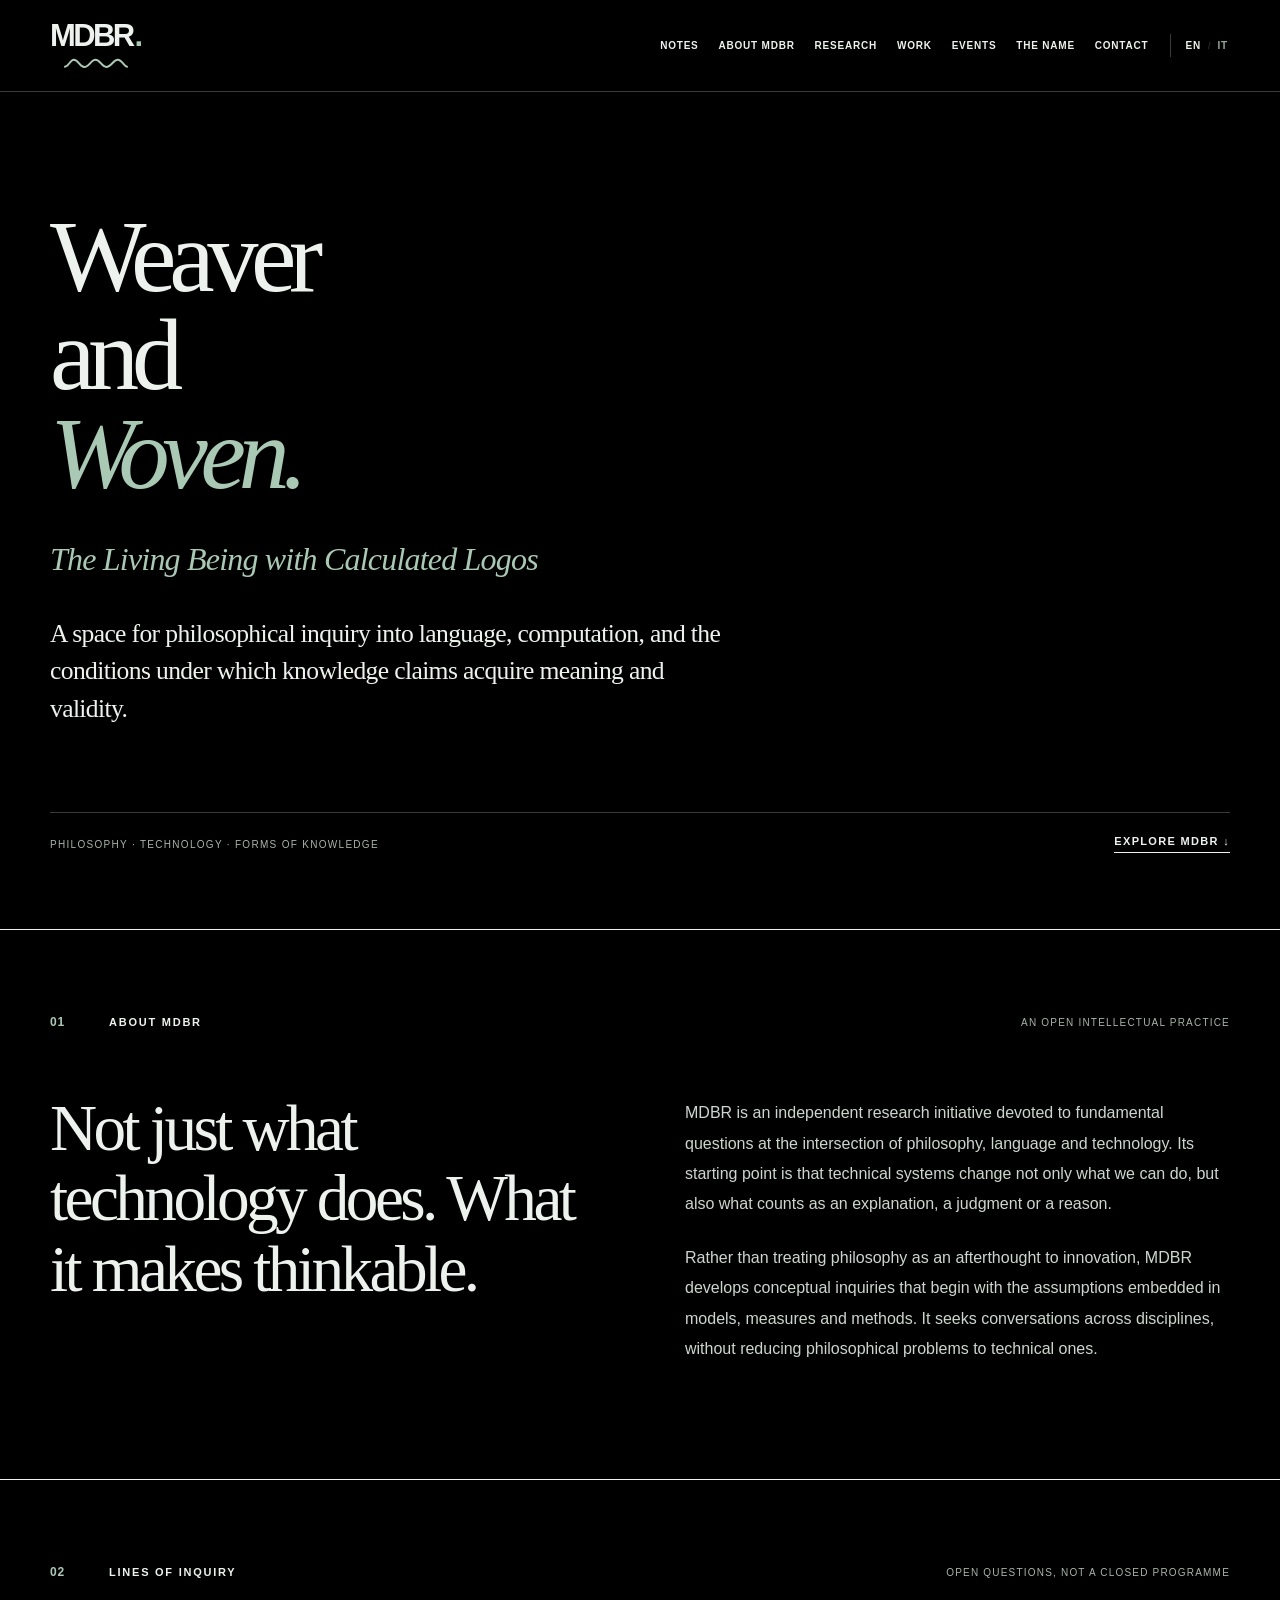
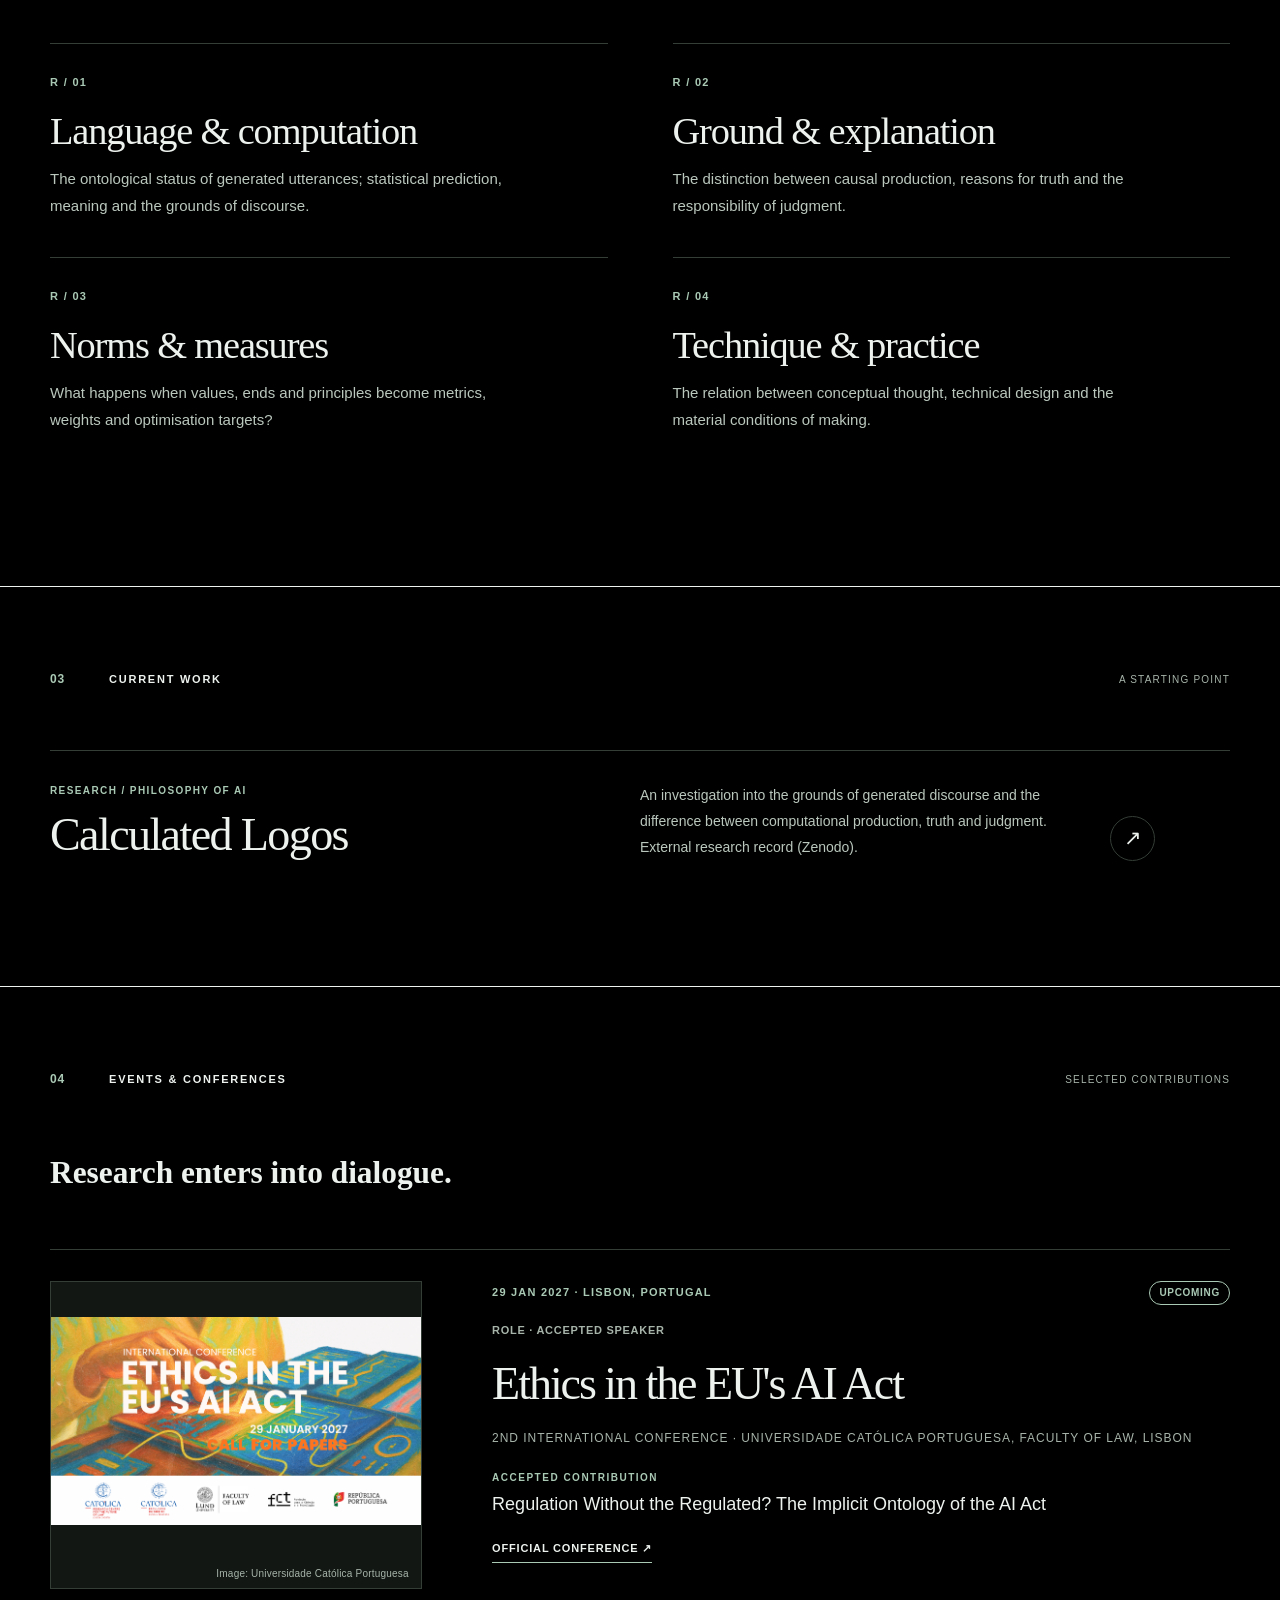
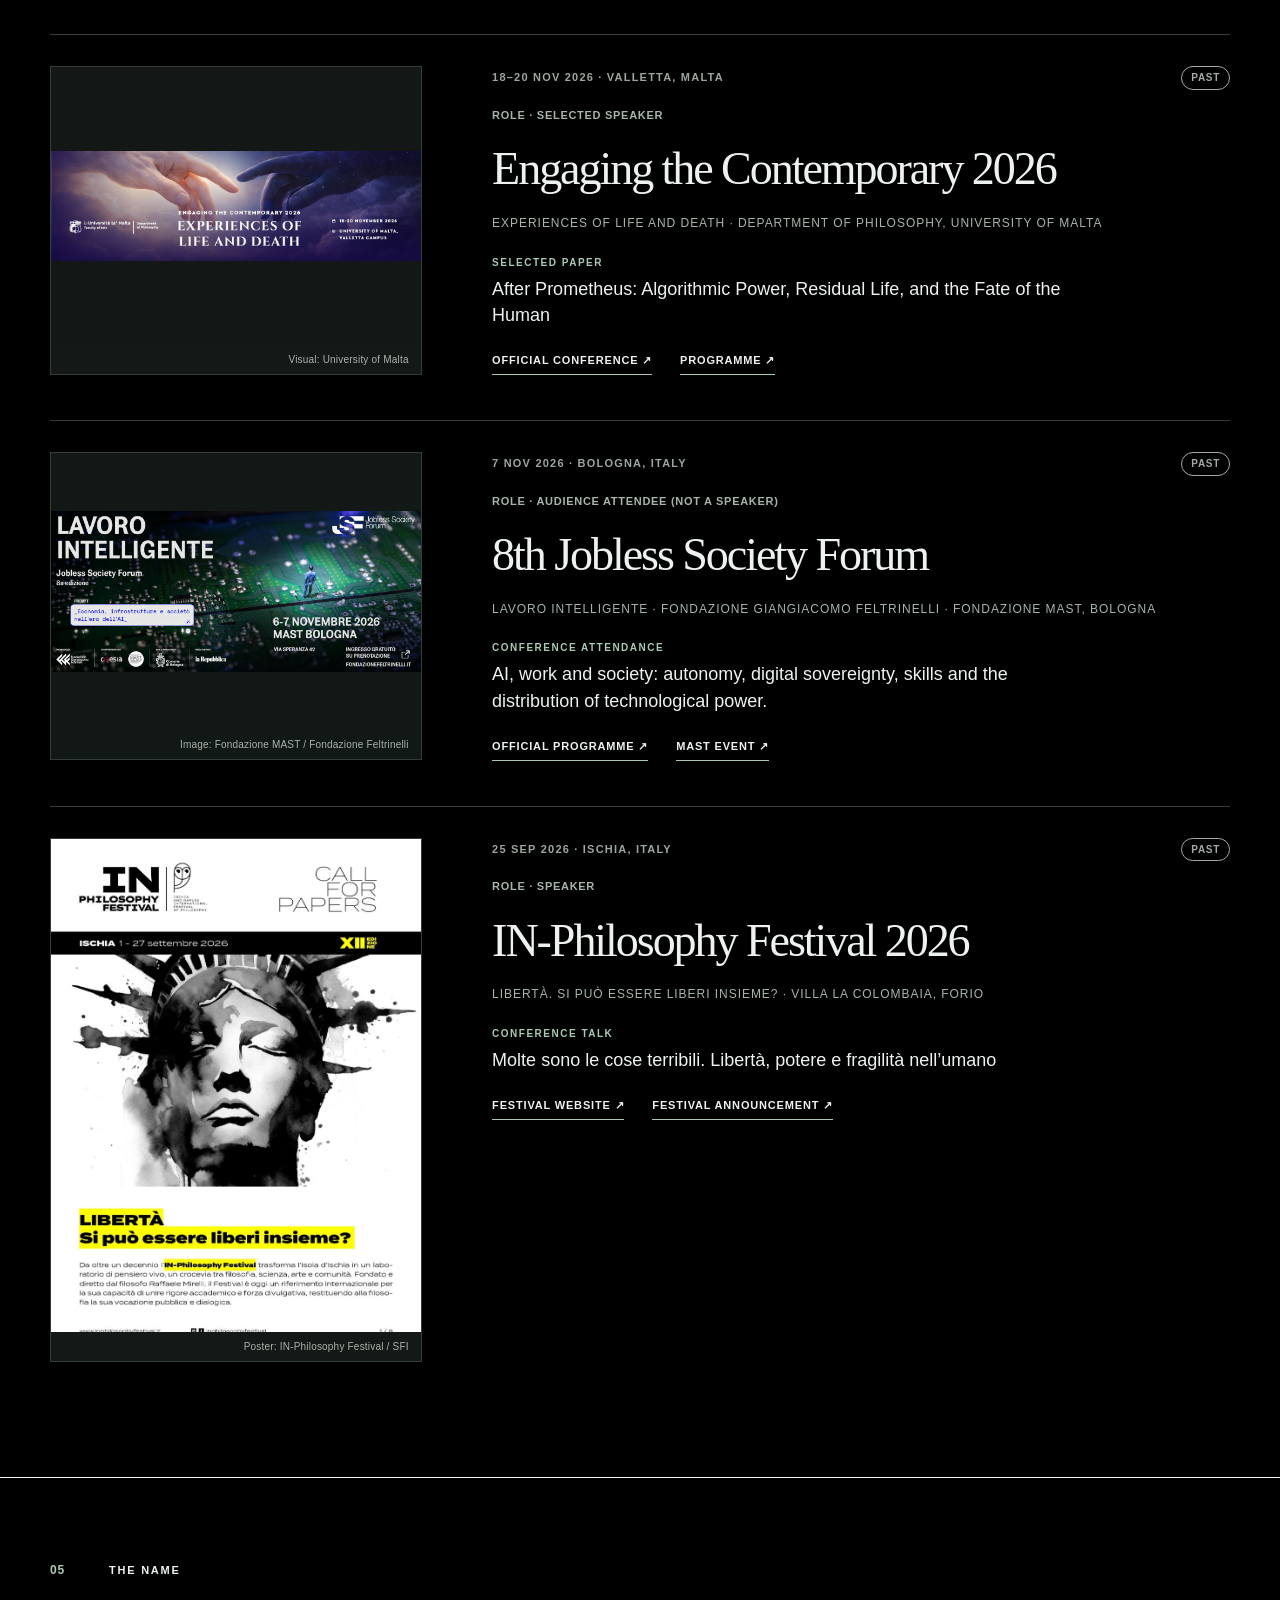
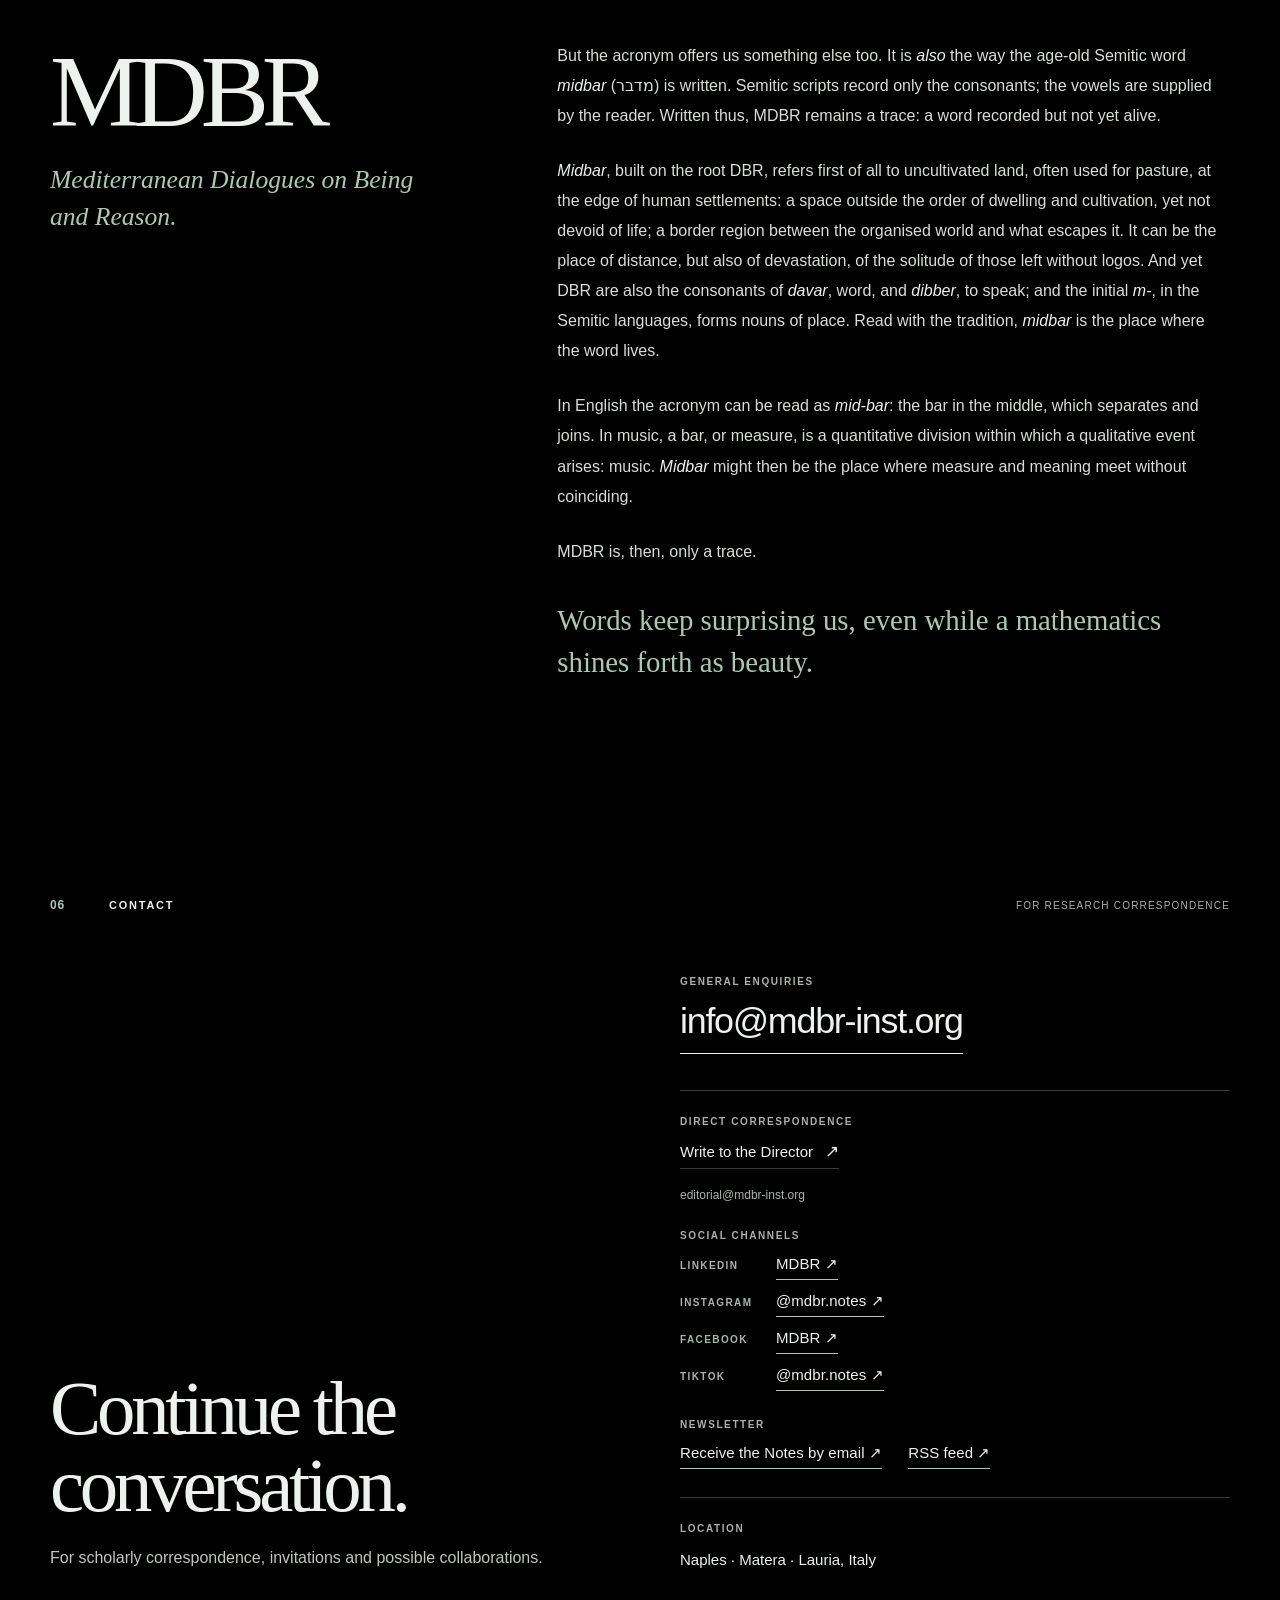
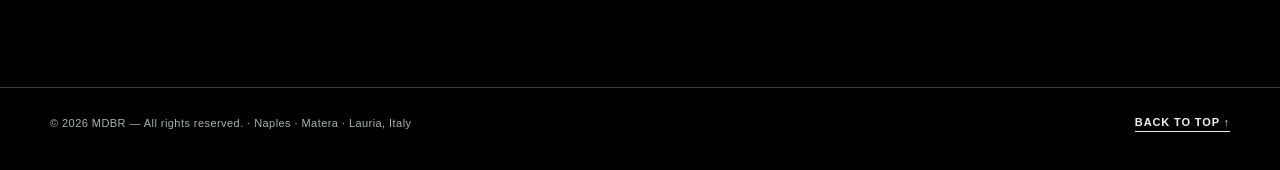
==== index.html @ 6db75f23 "Eventi: titolo corretto dell'intervento di Malta (After Prometheus: Algorithmic Power…) Co-Authored-" ====
<!doctype html>
<html lang="en">
<head>
  <meta charset="utf-8">
  <meta name="viewport" content="width=device-width, initial-scale=1">
  <meta name="theme-color" content="#000000">
  <meta name="description" content="MDBR is an independent research initiative exploring philosophy, language, computation, and the grounds of knowledge.">
  <meta property="og:type" content="website">
  <meta property="og:title" content="MDBR — Weaver and Woven.">
  <meta property="og:description" content="Weaver and Woven — The Living Being with Calculated Logos. Independent philosophical research in language, computation and technology.">
  <meta property="og:url" content="https://mdbr-inst.org/">
  <link rel="canonical" href="https://mdbr-inst.org/">
  <link rel="alternate" type="application/rss+xml" title="MDBR — Notes" href="/feed.xml">
  <script type="application/ld+json">
  {
    "@context": "https://schema.org",
    "@graph": [
      {
        "@type": "WebSite",
        "@id": "https://mdbr-inst.org/#website",
        "url": "https://mdbr-inst.org/",
        "name": "MDBR",
        "alternateName": "Weaver and Woven",
        "inLanguage": [
          "en",
          "it"
        ],
        "description": "Independent philosophical research in language, computation, ontology and technology."
      },
      {
        "@type": "Person",
        "@id": "https://mdbr-inst.org/antonioalbanese/#person",
        "name": "Antonio Albanese",
        "url": "https://mdbr-inst.org/antonioalbanese/",
        "sameAs": [
          "https://orcid.org/0009-0000-1722-0438"
        ],
        "description": "Independent researcher in theoretical philosophy, philosophy of artificial intelligence, and ontology of computation."
      }
    ]
  }
  </script>
  <link rel="icon" type="image/svg+xml" href="/favicon.svg?v=20261103">
  <title>MDBR — Weaver and Woven.</title>
  <style>
    :root { color-scheme:dark; --paper:#000000; --paper-light:#0f1210; --ink:#edf2ee; --muted:#a7b4aa; --line:#343d36; --accent:#aac9b5; --dark:#151b17; --cream:#f1f4f0; --max:1320px; }
    * { box-sizing:border-box; }
    html { scroll-behavior:smooth; scroll-padding-top:94px; }
    body { margin:0; background:var(--paper); color:var(--ink); font-family:Arial, Helvetica, sans-serif; -webkit-font-smoothing:antialiased; }
    ::selection { background:#385244; color:#ffffff; }
    a { color:inherit; text-decoration:none; }
    a:focus-visible, button:focus-visible { outline:2px solid var(--accent); outline-offset:5px; }
    button { font:inherit; }
    .wrap { width:min(calc(100% - 100px),var(--max)); margin-inline:auto; }
    .masthead { border-bottom:1px solid var(--line); background:rgba(0,0,0,.97); position:sticky; top:0; z-index:20; }
    .masthead-inner { min-height:91px; display:flex; align-items:center; justify-content:space-between; gap:24px; }
    .identity { display:flex; flex-direction:column; align-items:flex-start; justify-content:center; gap:1px; white-space:nowrap; flex:none; }
    .wordmark { font-size:31px; letter-spacing:-.085em; font-weight:800; line-height:1; }
    .wordmark-dot { color:var(--accent); padding-left:2px; transition:color .2s; }
    .wordmark-dot:hover { color:var(--ink); }
    .identity-mark-link { display:block; line-height:0; }
    .identity-mark { width:92px; height:20px; display:block; flex:none; color:var(--accent); }
    nav { display:flex; align-items:center; gap:27px; }
    nav a { font-size:11px; text-transform:uppercase; letter-spacing:.13em; font-weight:700; transition:color .2s; }
    nav a:hover, .text-link:hover { color:var(--accent); }
    .language { display:flex; align-items:center; margin-left:8px; padding-left:18px; border-left:1px solid var(--line); gap:5px; }
    .language button { border:0; padding:6px 2px; background:none; color:#99a89c; font-size:10px; font-weight:700; letter-spacing:.08em; cursor:pointer; }
    .language button[aria-pressed="true"] { color:var(--ink); }
    .language .slash { font-size:9px; color:var(--line); }
    .hero { padding:116px 0 76px; min-height:auto; }
    .hero-grid { display:block; padding-top:0; max-width:1160px; }
    h1, h2, h3, p { margin-top:0; }
    h1 { font-family:Georgia, 'Times New Roman', serif; font-weight:400; line-height:.96; letter-spacing:-.072em; font-size:clamp(72px,8vw,128px); margin-bottom:35px; }
    #hero-title { font-size:clamp(72px,8vw,128px); line-height:.96; max-width:1100px; margin-bottom:35px; letter-spacing:-.072em; }
    #hero-title .hero-line { display:block; }
    #hero-title em { font-weight:400; font-style:italic; color:var(--accent); }
    .hero-subtitle { font-family:Georgia, 'Times New Roman', serif; font-style:italic; color:var(--accent); font-size:clamp(21px,2.5vw,33px); line-height:1.35; letter-spacing:-.025em; max-width:860px; margin:0 0 34px; }
    .hero-lede { font-family:Georgia, 'Times New Roman', serif; font-size:clamp(19px,2vw,26px); line-height:1.46; max-width:690px; letter-spacing:-.025em; }
    .hero-bottom { display:flex; justify-content:space-between; align-items:center; border-top:1px solid var(--line); padding-top:22px; margin-top:85px; }
    .hero-bottom p { color:var(--muted); font-size:10px; text-transform:uppercase; letter-spacing:.13em; margin:0; }
    .hero-bottom a { font-size:11px; letter-spacing:.12em; font-weight:700; text-transform:uppercase; border-bottom:1px solid var(--ink); padding-bottom:5px; }
    .section { border-top:1px solid var(--ink); padding:85px 0 115px; }
    .section-head { display:flex; justify-content:space-between; align-items:baseline; gap:18px; margin-bottom:64px; }
    .section-index { color:var(--accent); font-size:12px; font-weight:700; letter-spacing:.07em; }
    .section-label { font-size:11px; font-weight:700; letter-spacing:.16em; text-transform:uppercase; flex:1; margin-left:26px; }
    .section-aside { color:var(--muted); text-transform:uppercase; letter-spacing:.12em; font-size:10px; }
    .about-grid { display:grid; grid-template-columns:1fr 1fr; gap:90px; }
    .section-display { font-family:Georgia,'Times New Roman',serif; font-size:clamp(42px,5.1vw,77px); font-weight:400; line-height:1.075; letter-spacing:-.055em; max-width:710px; margin-bottom:0; }
    .body-copy { font-size:16px; line-height:1.9; color:#ccd6cf; max-width:580px; padding-top:5px; }
    .body-copy p { margin-bottom:23px; }
    .body-copy p:last-child { margin-bottom:0; }
    .focus-grid { display:grid; grid-template-columns:repeat(2,1fr); gap:0 65px; }
    .focus { padding:28px 0 38px; border-top:1px solid var(--line); }
    .focus-num { color:var(--accent); font-size:11px; font-weight:700; letter-spacing:.12em; }
    .focus h3 { margin:19px 0 12px; font-family:Georgia, 'Times New Roman', serif; letter-spacing:-.03em; font-size:clamp(27px,3vw,40px); font-weight:400; }
    .focus p { max-width:460px; font-size:15px; line-height:1.8; color:#bac7bd; margin-bottom:0; }
    .work { background:var(--paper); padding-top:85px; padding-bottom:93px; }
    .work-item { display:grid; grid-template-columns:1.15fr .9fr .25fr; align-items:end; gap:40px; border-top:1px solid var(--line); padding:32px 0; }
    .work-item h3 { font-family:Georgia, 'Times New Roman', serif; font-size:clamp(33px,3.6vw,53px); font-weight:400; letter-spacing:-.035em; margin:12px 0 0; }
    .work-kind { font-size:10px; color:var(--accent); font-weight:700; text-transform:uppercase; letter-spacing:.14em; }
    .work-detail { font-size:14px; line-height:1.85; color:#bac7bd; margin:0; }
    .round-arrow { width:45px; height:45px; border:1px solid var(--line); border-radius:50%; display:flex; align-items:center; justify-content:center; font-size:21px; transition:background .2s, color .2s; }
    .work-item:hover .round-arrow { background:var(--ink); color:#000000; }
    .name-section { background:var(--paper); }
    .name-grid { display:grid; grid-template-columns:minmax(220px,.8fr) minmax(0,1.25fr); align-items:start; gap:clamp(44px,6vw,104px); }
    .name-title { font-family:Georgia,'Times New Roman',serif; font-size:clamp(70px,8vw,115px); line-height:1; font-weight:400; letter-spacing:-.07em; margin:0 0 18px; }
    .name-expansion { font-family:Georgia,'Times New Roman',serif; font-size:clamp(19px,2vw,28px); line-height:1.45; font-style:italic; color:var(--accent); max-width:365px; margin:0; }
    .name-copy { font-size:16px; line-height:1.88; color:#d5dfd7; max-width:750px; }
    .name-copy p { margin:0 0 25px; }
    .name-copy em { color:var(--ink); }
    .name-copy .name-conclusion { font-family:Georgia,'Times New Roman',serif; font-size:clamp(22px,2.25vw,30px); line-height:1.45; color:var(--accent); margin-top:33px; margin-bottom:0; }
    html[lang="en"] .name-copy-it, html[lang="it"] .name-copy-en { display:none; }
    .founder { background:var(--paper); color:var(--cream); padding:90px 0 100px; }
    .founder .section-head { border-color:#46554a; }
    .founder .section-label, .founder .section-aside { color:#c2cec5; }
    .founder-grid { display:grid; grid-template-columns:.9fr 1.05fr; gap:105px; }
    .founder-name { font-family:Georgia,'Times New Roman',serif; font-size:clamp(49px,6vw,85px); font-weight:400; line-height:1.02; letter-spacing:-.058em; }
    .founder-role { text-transform:uppercase; letter-spacing:.14em; font-size:11px; color:#c2cec5; margin-top:20px; }
    .founder-description { font-size:16px; line-height:1.9; color:#d8e0d9; max-width:610px; }
    .founder-description p { margin-bottom:20px; }
    .founder-note { border-top:1px solid #4c5c51; padding-top:20px; font-size:12px; line-height:1.75; color:#becdc1; margin-top:38px; }
    .contact { padding:100px 0 115px; }
    .contact-grid { display:grid; grid-template-columns:1fr 1fr; gap:80px; align-items:end; }
    .contact h2 { font-family:Georgia,'Times New Roman',serif; font-size:clamp(50px,6vw,90px); font-weight:400; line-height:1; letter-spacing:-.055em; margin-bottom:18px; }
    .contact-description { font-size:16px; line-height:1.85; color:#bcc9bf; margin-bottom:0; }
    .contact-mail { display:inline-block; font-size:clamp(22px,2.8vw,38px); font-weight:500; border-bottom:1px solid var(--ink); padding-bottom:11px; letter-spacing:-.035em; overflow-wrap:anywhere; }
    .contact-mail:hover { color:var(--accent); border-color:var(--accent); }
    .contact-site { font-size:12px; color:var(--muted); margin-top:19px; }
    .social-contact { margin-top:28px; }
    .social-contact a { display:inline-block; border-bottom:1px solid var(--accent); padding-bottom:6px; font-size:15px; letter-spacing:.005em; }
    .social-contact a:hover { color:var(--accent); }
    .newsletter-contact a + a { margin-left:22px; }
    .social-list { list-style:none; margin:0; padding:0; display:grid; gap:12px; }
    .social-list li { display:flex; align-items:baseline; gap:14px; }
    .social-list span { width:82px; font-size:10px; font-weight:700; letter-spacing:.14em; text-transform:uppercase; color:var(--muted); }
    .contact-entry-label { font-size:10px; font-weight:700; letter-spacing:.16em; text-transform:uppercase; color:var(--muted); margin-bottom:14px; }
    .director-contact { margin-top:36px; padding-top:25px; border-top:1px solid var(--line); }
    .director-contact a { display:inline-flex; align-items:baseline; flex-wrap:wrap; gap:7px; font-size:15px; border-bottom:1px solid var(--line); padding-bottom:6px; }
    .director-contact a:hover { color:var(--accent); border-color:var(--accent); }
    .director-contact .director-arrow { font-size:17px; padding-left:5px; }
    .location-contact { margin-top:28px; padding-top:25px; border-top:1px solid var(--line); }
    .location-name { margin:0; font-size:15px; line-height:1.6; }
    footer { border-top:1px solid var(--line); padding:27px 0 38px; }
    .footer-inner { display:flex; gap:25px; justify-content:space-between; align-items:center; }
    footer p { color:var(--muted); font-size:11px; letter-spacing:.04em; line-height:1.5; margin:0; }
    .top-link { border-bottom:1px solid var(--ink); font-size:11px; font-weight:700; letter-spacing:.08em; padding-bottom:3px; white-space:nowrap; }
    @media (max-width: 900px) { .wrap { width:min(calc(100% - 48px),var(--max)); } .masthead-inner{min-height:74px;} .identity-mark{width:78px;height:17px;} nav{gap:16px;} nav a{font-size:10px;} .hero{padding-top:80px;min-height:auto;} .hero-grid{padding-top:0;} h1{font-size:clamp(66px,11vw,105px);}  .side-grid{grid-template-columns:30px 1fr;} .hero-bottom{margin-top:65px;} .about-grid{gap:40px;} .name-grid{gap:48px;grid-template-columns:minmax(200px,.8fr) minmax(0,1.25fr);} .founder-grid{gap:55px;} }
    @media (max-width: 640px) { html{scroll-padding-top:72px;} .wrap{width:calc(100% - 36px);} .masthead-inner{min-height:69px;} .wordmark{font-size:27px;} .identity{gap:0;} .identity-mark{width:66px;height:15px;} .masthead-inner{gap:11px;} nav{gap:9px;} nav a{font-size:10px;} .language{padding-left:11px;margin-left:0;} .hero{padding:70px 0 47px;} .hero-grid{padding-top:0;} #hero-title{font-size:clamp(55px,13.6vw,82px);letter-spacing:-.065em;margin-bottom:26px;} .hero-subtitle{font-size:clamp(20px,5vw,27px);margin-bottom:27px;} .hero-lede{font-size:20px;} .hero-bottom{margin-top:57px;gap:14px;} .hero-bottom p{max-width:185px;line-height:1.6;} .section{padding:57px 0 70px;} .section-head{margin-bottom:37px;} .section-label{margin-left:9px;} .section-aside{display:none;} .about-grid,.focus-grid,.name-grid,.founder-grid,.contact-grid{grid-template-columns:1fr;gap:30px;} .name-title{font-size:76px;} .name-expansion{font-size:22px;} .name-copy{font-size:15px;} .section-display{font-size:clamp(43px,10.2vw,57px);} .body-copy{font-size:15px;line-height:1.82;} .focus{padding:23px 0 30px;} .focus h3{margin:14px 0 9px;} .work-item{grid-template-columns:1fr 45px;gap:17px;} .work-item .work-detail{grid-column:1;grid-row:2;} .work-item .round-arrow{grid-column:2;grid-row:1;align-self:center;} .work-item h3{font-size:36px;} .founder{padding:64px 0 72px;} .founder-description{font-size:15px;} .founder-name{font-size:60px;} .contact{padding:68px 0 80px;} .contact h2{font-size:67px;} .contact-grid{gap:32px;} .contact-mail{font-size:27px;} .footer-inner{align-items:flex-start;} footer p{font-size:10px;} }


    /* Public researcher identifier and Lisbon conference identity */
    .orcid-link { margin-top:24px; display:inline-flex; gap:11px; align-items:center; flex-wrap:wrap; font-size:12px; letter-spacing:.015em; color:var(--cream); border-bottom:1px solid #5c7362; padding-bottom:8px; transition:border-color .2s,color .2s; }
    .orcid-link:hover { color:#cbe5d3; border-color:#aac9b5; }
    .event-visual.lisbon { background:#121713; }
    .event-visual.lisbon img { object-fit:contain; background:#121713; }
    /* EVENTS — status updates and chronological groups in Europe/Rome */
    .events { background:var(--paper); }
    .events-intro { font-family:Georgia,'Times New Roman',serif; font-size:clamp(22px,2.45vw,32px); line-height:1.44; max-width:840px; margin:0 0 54px; color:var(--ink); }
    .events-list { display:grid; gap:45px; }
    .event { border-top:1px solid var(--line); padding-top:31px; display:grid; grid-template-columns:minmax(235px,.67fr) minmax(0,1.33fr); gap:clamp(26px,5.5vw,80px); align-items:start; }
    .event-visual { border:1px solid var(--line); background:#141816; min-width:0; position:relative; overflow:hidden; }
    .event-visual img { display:block; width:100%; height:auto; aspect-ratio:4/3; object-fit:contain; background:#131715; }
    .event-visual.ischia img { aspect-ratio:3/4; object-fit:cover; object-position:center top; }
    .event-visual small { display:block; text-align:right; padding:9px 12px; font-size:10px; color:var(--muted); letter-spacing:.02em; }
    .event-meta { display:flex; align-items:baseline; justify-content:space-between; gap:15px; margin-bottom:18px; font-size:11px; text-transform:uppercase; letter-spacing:.11em; font-weight:700; }
    .event-date { color:var(--accent); }
    .event-status { display:inline-flex; align-items:center; flex:none; justify-content:center; text-align:center; border:1px solid currentColor; border-radius:20px; padding:5px 9px; line-height:1.15; font-size:10px; letter-spacing:.07em; white-space:nowrap; }
    .event[data-state="upcoming"] .event-status { color:#aac9b5; }
    .event[data-state="ongoing"] .event-status { color:#e2c38c; }
    .event[data-state="past"] .event-status { color:#a2aaa3; }
    .event[data-state="past"] .event-date { color:#9da69e; }
    .event-role { margin:-1px 0 20px; font-size:11px; line-height:1.5; letter-spacing:.065em; text-transform:uppercase; color:var(--muted); font-weight:700; }
    .event-visual.jobless { background:#121816; border-color:var(--line); }
    .event-visual.jobless img { aspect-ratio:4/3; object-fit:contain; background:#121816; }
    .event h3 { font-family:Georgia,'Times New Roman',serif; font-size:clamp(31px,3.6vw,53px); font-weight:400; line-height:1.12; letter-spacing:-.045em; margin:0 0 19px; }
    .event-host { font-size:12px; line-height:1.65; color:var(--muted); text-transform:uppercase; letter-spacing:.08em; margin:0 0 23px; }
    .event-talk-label { font-size:10px; color:var(--accent); text-transform:uppercase; letter-spacing:.15em; font-weight:700; margin-bottom:8px; }
    .event-talk { font-size:18px; line-height:1.48; font-weight:500; max-width:590px; margin:0 0 21px; }
    .event-links { display:flex; flex-wrap:wrap; gap:15px 28px; margin-top:25px; }
    .event-links a { display:inline-block; font-size:11px; font-weight:700; text-transform:uppercase; letter-spacing:.075em; border-bottom:1px solid var(--accent); padding-bottom:7px; }
    .event-links a:hover { color:var(--accent); }
    .programme-entry { margin-top:31px; border-left:3px solid #e14593; background:#111b36; padding:17px 21px 19px; max-width:580px; }
    .programme-entry-label { font-size:10px; text-transform:uppercase; letter-spacing:.12em; color:#aebfe7; margin:0 0 13px; }
    .programme-entry time { color:#e0ecff; font-size:13px; font-weight:700; }
    .programme-entry p { color:#f5f4fc; margin:8px 0 4px; line-height:1.55; font-size:14px; }
    .programme-entry strong { color:#f39ac5; font-weight:600; }
    @media (max-width:700px) {
      .event { grid-template-columns:1fr; gap:23px; }
      .event-visual { max-width:480px; }
      .event-visual.ischia { max-width:330px; }
      .events-intro { margin-bottom:34px; }
      .event-meta { flex-wrap:wrap; }
      .event-links { gap:14px 23px; }
    }
    @media (max-width:380px) {  }
    @media (prefers-reduced-motion: reduce) { html{scroll-behavior:auto;} *,*::before,*::after{transition:none !important;} }

    /* Editorial preview — a news surface, without disturbing the institutional section numbering. */
    .notes-preview { border-top:1px solid var(--line); padding:65px 0 77px; background:#0a100c; }
    .notes-preview-heading { display:flex; align-items:end; justify-content:space-between; gap:22px; margin-bottom:30px; }
    .notes-eyebrow { color:var(--accent); font-weight:700; font-size:10px; letter-spacing:.16em; text-transform:uppercase; }
    .notes-preview-heading h2 { font:400 clamp(34px,4vw,52px)/1.16 Georgia,'Times New Roman',serif; letter-spacing:-.05em; margin:9px 0 0; }
    .notes-all-link, .notes-read { border-bottom:1px solid var(--accent); padding-bottom:7px; font-size:11px; text-transform:uppercase; font-weight:700; letter-spacing:.1em; white-space:nowrap; }
    .notes-feature { display:grid; grid-template-columns:235px 1fr; gap:clamp(28px,6vw,90px); border-top:1px solid #3d4d41; padding-top:27px; }
    .notes-feature-meta { font-size:12px; line-height:1.9; color:var(--muted); }
    .notes-feature-meta span { display:block; color:var(--accent); font-size:10px; letter-spacing:.13em; font-weight:700; text-transform:uppercase; }
    .notes-feature-meta time, .notes-feature-meta small { display:block; font-size:11px; }
    .notes-feature-body h3 { font:400 clamp(30px,3.5vw,48px)/1.14 Georgia,'Times New Roman',serif; letter-spacing:-.04em; margin:0 0 16px; }
    .notes-feature-body p { max-width:700px; font:15px/1.84 Arial,Helvetica,sans-serif; color:#c5d3c8; margin:0 0 22px; }
    /* Complete navigation, available also on narrow screens. */
    .header-actions { display:flex; align-items:center; gap:13px; flex:none; }
    .masthead-inner { gap:22px; }
    .site-nav { margin-left:auto; gap:clamp(10px,1.55vw,24px); }
    .site-nav a { font-size:10px; letter-spacing:.08em; white-space:nowrap; }
    .header-actions .language { margin-left:0; padding-left:12px; }
    .menu-toggle { display:none; background:transparent; border:1px solid var(--line); color:var(--ink); padding:8px 11px; border-radius:3px; font-size:11px; font-weight:700; letter-spacing:.1em; text-transform:uppercase; cursor:pointer; }
    @media (max-width:1100px) {
      .site-nav { display:none; position:absolute; top:100%; left:0; right:0; background:#090f0b; border-bottom:1px solid var(--line); padding:16px max(24px,calc((100vw - 740px)/2)) 22px; box-shadow:0 16px 26px rgba(0,0,0,.42); flex-direction:column; align-items:stretch; gap:0; max-height:calc(100vh - 80px); overflow-y:auto; }
      .site-nav.is-open { display:flex; }
      .site-nav a, .site-nav a:nth-child(1), .site-nav a:nth-child(2), .site-nav a:nth-child(4) { display:block; padding:13px 0; border-bottom:1px solid #28342b; font-size:12px; }
      .menu-toggle { display:block; }
      .header-actions { margin-left:auto; }
    }
    @media (max-width:640px) {
      .notes-preview { padding:45px 0 52px; }
      .notes-preview-heading { align-items:start; gap:15px; }
      .notes-all-link { margin-top:5px; font-size:10px; }
      .notes-feature { grid-template-columns:1fr; gap:17px; }
      .header-actions .language { padding-left:0; border-left:0; }
      .masthead-inner { gap:10px; }
    }
  </style>
</head>
<body>
  <header class="masthead">
    <div class="wrap masthead-inner">
      <div class="identity">
        <div class="wordmark"><a href="#top" aria-label="MDBR, back to beginning">MDBR</a><a class="wordmark-dot" href="#name" aria-label="Why MDBR? / Perché MDBR?" title="Why MDBR? / Perché MDBR?">.</a></div>
        <a class="identity-mark-link" href="#name" aria-label="The name / Il nome">
          <svg class="identity-mark" viewBox="0 0 240 72" xmlns="http://www.w3.org/2000/svg" aria-hidden="true" focusable="false">
            <path d="M8 53 C21 53 27 28 40 28 C57 28 61 54 78 54 C95 54 102 28 118 28 C135 28 141 54 157 54 C175 54 182 28 198 28 C215 28 220 53 232 53" fill="none" stroke="currentColor" stroke-width="7" stroke-linecap="round" stroke-linejoin="round"/>
          </svg>
        </a>
      </div>
      <nav class="site-nav" id="site-nav" aria-label="Main navigation">
        <a href="/notes/" data-en="Notes" data-it="Note">Notes</a>
        <a href="#purpose" data-en="About MDBR" data-it="Cos’è MDBR">About MDBR</a>
        <a href="#research" data-en="Research" data-it="Ricerca">Research</a>
        <a href="#work" data-en="Work" data-it="Lavori">Work</a>
        <a href="#events" data-en="Events" data-it="Eventi">Events</a>
        <a href="#name" data-en="The name" data-it="Il nome">The name</a>
        <a href="#contact" data-en="Contact" data-it="Contatti">Contact</a>
      </nav>
      <div class="header-actions">
        <div class="language" aria-label="Language selection">
          <button type="button" id="lang-en" aria-pressed="true" aria-label="English language">EN</button><span class="slash">/</span>
          <button type="button" id="lang-it" aria-pressed="false" aria-label="Lingua italiana">IT</button>
        </div>
        <button type="button" id="menu-toggle" class="menu-toggle" aria-controls="site-nav" aria-expanded="false" data-en="Menu" data-it="Menu">Menu</button>
      </div>
    </div>
  </header>

  <main id="top">
    <section class="hero wrap" aria-labelledby="hero-title">
      <div class="hero-grid">
        <div>
          <h1 id="hero-title"><span class="hero-line" data-en="Weaver" data-it="Tessere">Weaver</span><span class="hero-line" data-en="and" data-it="ed essere">and</span><span class="hero-line"><em data-en="Woven." data-it="tessuti.">Woven.</em></span></h1>
          <p class="hero-subtitle" data-en="The Living Being with Calculated Logos" data-it="Il vivente che ha logos calcolato">The Living Being with Calculated Logos</p>
          <p class="hero-lede" data-en="A space for philosophical inquiry into language, computation, and the conditions under which knowledge claims acquire meaning and validity." data-it="Uno spazio di ricerca filosofica sul linguaggio, sul calcolo e sulle condizioni in cui le pretese di conoscenza acquistano significato e validità.">A space for philosophical inquiry into language, computation, and the conditions under which knowledge claims acquire meaning and validity.</p>
        </div>
      </div>
      <div class="hero-bottom">
        <p data-en="Philosophy · Technology · Forms of knowledge" data-it="Filosofia · Tecnica · Forme del sapere">Philosophy · Technology · Forms of knowledge</p>
        <a class="text-link" href="#purpose" data-en="Explore MDBR ↓" data-it="Esplora MDBR ↓">Explore MDBR ↓</a>
      </div>
    </section>

    

    <section class="section" id="purpose" aria-labelledby="purpose-title">
      <div class="wrap">
        <div class="section-head"><span class="section-index">01</span><span class="section-label" data-en="About MDBR" data-it="Cos’è MDBR">About MDBR</span><span class="section-aside" data-en="An open intellectual practice" data-it="Una pratica intellettuale aperta">An open intellectual practice</span></div>
        <div class="about-grid">
          <h2 class="section-display" id="purpose-title" data-en="Not just what technology does. What it makes thinkable." data-it="Non solo ciò che la tecnica fa. Ciò che rende pensabile.">Not just what technology does. What it makes thinkable.</h2>
          <div class="body-copy">
            <p data-en="MDBR is an independent research initiative devoted to fundamental questions at the intersection of philosophy, language and technology. Its starting point is that technical systems change not only what we can do, but also what counts as an explanation, a judgment or a reason." data-it="MDBR è un'iniziativa di ricerca indipendente dedicata alle questioni fondamentali che attraversano filosofia, linguaggio e tecnica. Il punto di partenza è che i sistemi tecnici modificano non soltanto ciò che possiamo fare, ma anche ciò che conta come spiegazione, giudizio o ragione.">MDBR is an independent research initiative devoted to fundamental questions at the intersection of philosophy, language and technology. Its starting point is that technical systems change not only what we can do, but also what counts as an explanation, a judgment or a reason.</p>
            <p data-en="Rather than treating philosophy as an afterthought to innovation, MDBR develops conceptual inquiries that begin with the assumptions embedded in models, measures and methods. It seeks conversations across disciplines, without reducing philosophical problems to technical ones." data-it="Anziché intendere la filosofia come una riflessione successiva all'innovazione, MDBR sviluppa indagini concettuali a partire dai presupposti incorporati in modelli, misure e metodi. Cerca il confronto tra discipline, senza ridurre i problemi filosofici a problemi tecnici.">Rather than treating philosophy as an afterthought to innovation, MDBR develops conceptual inquiries that begin with the assumptions embedded in models, measures and methods. It seeks conversations across disciplines, without reducing philosophical problems to technical ones.</p>
          </div>
        </div>
      </div>
    </section>

    <section class="section" id="research" aria-labelledby="research-title">
      <div class="wrap">
        <div class="section-head"><span class="section-index">02</span><span class="section-label" id="research-title" data-en="Lines of inquiry" data-it="Linee di ricerca">Lines of inquiry</span><span class="section-aside" data-en="Open questions, not a closed programme" data-it="Questioni aperte, non un programma chiuso">Open questions, not a closed programme</span></div>
        <div class="focus-grid">
          <article class="focus"><span class="focus-num">R / 01</span><h3 data-en="Language &amp; computation" data-it="Linguaggio e calcolo">Language &amp; computation</h3><p data-en="The ontological status of generated utterances; statistical prediction, meaning and the grounds of discourse." data-it="Lo statuto ontologico degli enunciati generati; previsione statistica, significato e fondamento del discorso.">The ontological status of generated utterances; statistical prediction, meaning and the grounds of discourse.</p></article>
          <article class="focus"><span class="focus-num">R / 02</span><h3 data-en="Ground &amp; explanation" data-it="Fondamento e spiegazione">Ground &amp; explanation</h3><p data-en="The distinction between causal production, reasons for truth and the responsibility of judgment." data-it="La distinzione tra produzione causale, ragioni della verità e responsabilità del giudizio.">The distinction between causal production, reasons for truth and the responsibility of judgment.</p></article>
          <article class="focus"><span class="focus-num">R / 03</span><h3 data-en="Norms &amp; measures" data-it="Norme e misure">Norms &amp; measures</h3><p data-en="What happens when values, ends and principles become metrics, weights and optimisation targets?" data-it="Che cosa accade quando valori, fini e principi diventano metriche, pesi e obiettivi di ottimizzazione?">What happens when values, ends and principles become metrics, weights and optimisation targets?</p></article>
          <article class="focus"><span class="focus-num">R / 04</span><h3 data-en="Technique &amp; practice" data-it="Tecnica e pratica">Technique &amp; practice</h3><p data-en="The relation between conceptual thought, technical design and the material conditions of making." data-it="Il rapporto tra pensiero concettuale, progetto tecnico e condizioni materiali del fare.">The relation between conceptual thought, technical design and the material conditions of making.</p></article>
        </div>
      </div>
    </section>

    <section class="section work" id="work" aria-labelledby="work-title">
      <div class="wrap">
        <div class="section-head"><span class="section-index">03</span><span class="section-label" id="work-title" data-en="Current work" data-it="Ricerche in corso">Current work</span><span class="section-aside" data-en="A starting point" data-it="Un punto di partenza">A starting point</span></div>
        <a href="https://doi.org/10.5281/zenodo.23839418" class="work-item" target="_blank" rel="noopener noreferrer" aria-label="Open research work on Calculated Logos on Zenodo">
          <div><div class="work-kind" data-en="Research / Philosophy of AI" data-it="Ricerca / Filosofia dell'IA">Research / Philosophy of AI</div><h3 data-en="Calculated Logos" data-it="Logos calcolato">Calculated Logos</h3></div>
          <p class="work-detail" data-en="An investigation into the grounds of generated discourse and the difference between computational production, truth and judgment. External research record (Zenodo)." data-it="Un'indagine sul fondamento del discorso generato e sulla differenza fra produzione computazionale, verità e giudizio. Scheda esterna di ricerca (Zenodo).">An investigation into the grounds of generated discourse and the difference between computational production, truth and judgment. External research record (Zenodo).</p>
          <span class="round-arrow" aria-hidden="true">↗</span>
        </a>
      </div>
    </section>

    <section class="section events" id="events" aria-labelledby="events-title">
      <div class="wrap">
        <div class="section-head"><span class="section-index">04</span><span class="section-label" data-en="Events &amp; conferences" data-it="Eventi e conferenze">Events &amp; conferences</span><span class="section-aside" data-en="Selected contributions" data-it="Interventi selezionati">Selected contributions</span></div>
        <h2 class="events-intro" id="events-title" data-en="Research enters into dialogue." data-it="La ricerca prende parte al dialogo.">Research enters into dialogue.</h2>
        <div class="events-list" id="events-list">
          <article class="event" data-start="2027-01-29" data-end="2027-01-29" data-state="upcoming">
            <div class="event-visual lisbon">
              <a href="https://fd.lisboa.ucp.pt/news/call-papers-international-conference-ethics-eus-ai-act-2027-28646" target="_blank" rel="noopener noreferrer" aria-label="Official announcement of Ethics in the EU's AI Act 2027">
                <img src="assets/events/lisbon-2027.png" alt="Official Ethics in the EU's AI Act 2027 conference graphic — Universidade Católica Portuguesa" loading="lazy">
              </a>
              <small data-en="Image: Universidade Católica Portuguesa" data-it="Immagine: Universidade Católica Portuguesa">Image: Universidade Católica Portuguesa</small>
            </div>
            <div>
              <div class="event-meta"><span class="event-date">29 Jan 2027 · Lisbon, Portugal</span><span class="event-status" data-en="Upcoming" data-it="In programma">Upcoming</span></div>
              <p class="event-role" data-en="Role · accepted speaker" data-it="Ruolo · relatore accettato">Role · accepted speaker</p>
              <h3>Ethics in the EU's AI Act</h3>
              <p class="event-host">2nd International Conference · Universidade Católica Portuguesa, Faculty of Law, Lisbon</p>
              <div class="event-talk-label" data-en="Accepted contribution" data-it="Contributo accettato">Accepted contribution</div>
              <p class="event-talk">Regulation Without the Regulated? The Implicit Ontology of the AI Act</p>
              <div class="event-links">
                <a href="https://fd.lisboa.ucp.pt/news/call-papers-international-conference-ethics-eus-ai-act-2027-28646" target="_blank" rel="noopener noreferrer" data-en="Official conference ↗" data-it="Convegno ufficiale ↗">Official conference ↗</a>
              </div>
            </div>
          </article>
          <article class="event" data-start="2026-11-18" data-end="2026-11-20" data-state="upcoming">
            <div class="event-visual">
              <a href="https://www.um.edu.mt/events/etc2026/" target="_blank" rel="noopener noreferrer" aria-label="University of Malta official conference website">
                <img src="assets/events/malta-2026.jpg" alt="Engaging the Contemporary 2026 — official University of Malta conference banner" loading="lazy">
              </a>
              <small data-en="Visual: University of Malta" data-it="Immagine: University of Malta">Visual: University of Malta</small>
            </div>
            <div>
              <div class="event-meta"><span class="event-date">18–20 Nov 2026 · Valletta, Malta</span><span class="event-status" data-en="Upcoming" data-it="In programma">Upcoming</span></div>
              <p class="event-role" data-en="Role · selected speaker" data-it="Ruolo · relatore selezionato">Role · selected speaker</p>
              <h3>Engaging the Contemporary 2026</h3>
              <p class="event-host">Experiences of Life and Death · Department of Philosophy, University of Malta</p>
              <div class="event-talk-label" data-en="Selected paper" data-it="Relazione selezionata">Selected paper</div>
              <p class="event-talk">After Prometheus: Algorithmic Power, Residual Life, and the Fate of the Human</p>
              <div class="event-links">
                <a href="https://www.um.edu.mt/events/etc2026/" target="_blank" rel="noopener noreferrer" data-en="Official conference ↗" data-it="Convegno ufficiale ↗">Official conference ↗</a>
                <a href="https://www.um.edu.mt/events/etc2026/programme/" target="_blank" rel="noopener noreferrer" data-en="Programme ↗" data-it="Programma ↗">Programme ↗</a>
              </div>
            </div>
          </article>
          <article class="event" data-start="2026-11-07" data-end="2026-11-07" data-state="ongoing">
            <div class="event-visual jobless">
              <a href="https://www.mast.org/it_IT/jobless-society-forum-lavoro-intelligente" target="_blank" rel="noopener noreferrer" aria-label="Official Jobless Society Forum artwork">
                <img src="assets/events/jobless-society-forum-2026.jpg" alt="VIII Jobless Society Forum — Lavoro Intelligente: official event graphic" loading="lazy">
              </a>
              <small data-en="Image: Fondazione MAST / Fondazione Feltrinelli" data-it="Immagine: Fondazione MAST / Fondazione Feltrinelli">Image: Fondazione MAST / Fondazione Feltrinelli</small>
            </div>
            <div>
              <div class="event-meta"><span class="event-date">7 Nov 2026 · Bologna, Italy</span><span class="event-status" data-en="Ongoing" data-it="In corso">Ongoing</span></div>
              <p class="event-role" data-en="Role · audience attendee (not a speaker)" data-it="Ruolo · partecipazione come uditore (non relatore)">Role · audience attendee (not a speaker)</p>
              <h3>8th Jobless Society Forum</h3>
              <p class="event-host">Lavoro intelligente · Fondazione Giangiacomo Feltrinelli · Fondazione MAST, Bologna</p>
              <div class="event-talk-label" data-en="Conference attendance" data-it="Partecipazione al forum">Conference attendance</div>
              <p class="event-talk" data-en="AI, work and society: autonomy, digital sovereignty, skills and the distribution of technological power." data-it="Intelligenza artificiale, lavoro e società: autonomia, sovranità digitale, competenze e distribuzione del potere tecnologico.">AI, work and society: autonomy, digital sovereignty, skills and the distribution of technological power.</p>
              <div class="event-links">
                <a href="https://fondazionefeltrinelli.it/partecipa/jsf2026/" target="_blank" rel="noopener noreferrer" data-en="Official programme ↗" data-it="Programma ufficiale ↗">Official programme ↗</a>
                <a href="https://www.mast.org/it_IT/jobless-society-forum-lavoro-intelligente" target="_blank" rel="noopener noreferrer" data-en="MAST event ↗" data-it="Evento MAST ↗">MAST event ↗</a>
              </div>
            </div>
          </article>
          <article class="event" data-start="2026-09-25" data-end="2026-09-25" data-state="past">
            <div class="event-visual ischia">
              <a href="https://www.sfi.it/N1207/call-for-papers-in-philosophy-festival.html" target="_blank" rel="noopener noreferrer" aria-label="IN-Philosophy Festival 2026 official poster">
                <img src="assets/events/ischia-2026.jpg" alt="IN-Philosophy Festival 2026 official poster — Libertà. Si può essere liberi insieme?" loading="lazy" referrerpolicy="no-referrer">
              </a>
              <small data-en="Poster: IN-Philosophy Festival / SFI" data-it="Locandina: IN-Philosophy Festival / SFI">Poster: IN-Philosophy Festival / SFI</small>
            </div>
            <div>
              <div class="event-meta"><span class="event-date">25 Sep 2026 · Ischia, Italy</span><span class="event-status" data-en="Past" data-it="Concluso">Past</span></div>
              <p class="event-role" data-en="Role · speaker" data-it="Ruolo · relatore">Role · speaker</p>
              <h3>IN-Philosophy Festival 2026</h3>
              <p class="event-host">Libertà. Si può essere liberi insieme? · Villa La Colombaia, Forio</p>
              <div class="event-talk-label" data-en="Conference talk" data-it="Relazione">Conference talk</div>
              <p class="event-talk" lang="it">Molte sono le cose terribili. Libertà, potere e fragilità nell’umano</p>
              <div class="event-links">
                <a href="https://inphilosophyfestival.it/" target="_blank" rel="noopener noreferrer" data-en="Festival website ↗" data-it="Sito del Festival ↗">Festival website ↗</a>
                <a href="https://www.sfi.it/N1207/call-for-papers-in-philosophy-festival.html" target="_blank" rel="noopener noreferrer" data-en="Festival announcement ↗" data-it="Presentazione del festival ↗">Festival announcement ↗</a>
              </div>
            </div>
          </article>
        </div>
      </div>
    </section>

    <section class="section name-section" id="name" aria-labelledby="name-section-title">
      <div class="wrap">
        <div class="section-head"><span class="section-index">05</span><span class="section-label" id="name-section-title" data-en="The name" data-it="Il nome">The name</span></div>
        <div class="name-grid">
          <div class="name-identity">
            <h2 class="name-title">MDBR</h2>
            <p class="name-expansion">Mediterranean Dialogues on Being and Reason.</p>
          </div>
          <div class="name-copy name-copy-en" lang="en">
            <p>But the acronym offers us something else too. It is <em>also</em> the way the age-old Semitic word <em>midbar</em> (<span lang="he" dir="rtl">מדבר</span>) is written. Semitic scripts record only the consonants; the vowels are supplied by the reader. Written thus, MDBR remains a trace: a word recorded but not yet alive.</p>
            <p><em>Midbar</em>, built on the root DBR, refers first of all to uncultivated land, often used for pasture, at the edge of human settlements: a space outside the order of dwelling and cultivation, yet not devoid of life; a border region between the organised world and what escapes it. It can be the place of distance, but also of devastation, of the solitude of those left without logos. And yet DBR are also the consonants of <em>davar</em>, word, and <em>dibber</em>, to speak; and the initial <em>m-</em>, in the Semitic languages, forms nouns of place. Read with the tradition, <em>midbar</em> is the place where the word lives.</p>
            <p>In English the acronym can be read as <em>mid-bar</em>: the bar in the middle, which separates and joins. In music, a bar, or measure, is a quantitative division within which a qualitative event arises: music. <em>Midbar</em> might then be the place where measure and meaning meet without coinciding.</p>
            <p>MDBR is, then, only a trace.</p>
            <p class="name-conclusion">Words keep surprising us, even while a mathematics shines forth as beauty.</p>
          </div>
          <div class="name-copy name-copy-it" lang="it">
            <p>Ma l’acronimo ci porge anche qualcos’altro. È <em>anche</em> il modo in cui si scrive l’antichissima parola semitica <em>midbar</em> (<span lang="he" dir="rtl">מדבר</span>). Le scritture semitiche annotano soltanto le consonanti; le vocali le mette chi legge. Così scritta, MDBR resta una traccia: una parola registrata ma non ancora viva.</p>
            <p><em>Midbar</em>, costruito sulla radice DBR, indica anzitutto un territorio non coltivato, spesso adibito al pascolo, ai margini degli insediamenti umani: uno spazio esterno all’ordine dell’abitare e del coltivare, ma non privo di vita; una regione di confine tra il mondo organizzato e ciò che gli sfugge. Può essere il luogo della distanza ma anche della devastazione, della solitudine di chi resta senza logos. Eppure DBR sono anche le consonanti di <em>davar</em>, la parola, e di <em>dibber</em>, parlare; e la <em>m-</em> iniziale, nelle lingue semitiche, forma i nomi di luogo. Letto con la tradizione, <em>midbar</em> è il luogo in cui la parola vive.</p>
            <p>In inglese la sigla si lascia leggere come <em>mid-bar</em>: la barra nel mezzo, che separa e congiunge. In musica, <em>bar</em> è la battuta: una scansione quantitativa entro cui si produce un evento qualitativo, la musica. <em>Midbar</em> potrebbe essere allora il luogo in cui misura e significato si incontrano senza coincidere.</p>
            <p>MDBR è dunque solo una traccia.</p>
            <p class="name-conclusion">Le parole continuano a sorprenderci, anche mentre una matematica sfolgora come bellezza.</p>
          </div>
        </div>
      </div>
    </section>

    


    <section class="contact" id="contact" aria-labelledby="contact-title">
      <div class="wrap">
        <div class="section-head"><span class="section-index">06</span><span class="section-label" data-en="Contact" data-it="Contatti">Contact</span><span class="section-aside" data-en="For research correspondence" data-it="Per corrispondenza scientifica">For research correspondence</span></div>
        <div class="contact-grid">
          <div><h2 id="contact-title" data-en="Continue the conversation." data-it="Continuiamo il confronto.">Continue the conversation.</h2><p class="contact-description" data-en="For scholarly correspondence, invitations and possible collaborations." data-it="Per corrispondenza scientifica, inviti ed eventuali collaborazioni.">For scholarly correspondence, invitations and possible collaborations.</p></div>
          <div class="contact-addresses">
            <p class="contact-entry-label" data-en="General enquiries" data-it="Informazioni generali">General enquiries</p>
            <a class="contact-mail" href="mailto:info@mdbr-inst.org">info@mdbr-inst.org</a>
            <div class="director-contact">
              <p class="contact-entry-label" data-en="Direct correspondence" data-it="Corrispondenza diretta">Direct correspondence</p>
              <a href="mailto:editorial@mdbr-inst.org"><span data-en="Write to the Director" data-it="Scrivi al direttore">Write to the Director</span><span class="director-arrow" aria-hidden="true">↗</span></a>
              <p class="contact-site">editorial@mdbr-inst.org</p>
            </div>
            <div class="social-contact">
              <p class="contact-entry-label" data-en="Social channels" data-it="Canali social">Social channels</p>
              <ul class="social-list">
                <li><span>LinkedIn</span><a href="https://www.linkedin.com/company/mdbr-research" target="_blank" rel="noopener noreferrer" aria-label="MDBR on LinkedIn">MDBR ↗</a></li>
                <li><span>Instagram</span><a href="https://www.instagram.com/mdbr.notes/" target="_blank" rel="noopener noreferrer" aria-label="MDBR Notes on Instagram">@mdbr.notes ↗</a></li>
                <li><span>Facebook</span><a href="https://www.facebook.com/1445207478678532" target="_blank" rel="noopener noreferrer" aria-label="MDBR on Facebook">MDBR ↗</a></li>
                <li><span>TikTok</span><a href="https://www.tiktok.com/@mdbr.notes" target="_blank" rel="noopener noreferrer" aria-label="MDBR Notes on TikTok">@mdbr.notes ↗</a></li>
              </ul>
            </div>
            <div class="social-contact newsletter-contact">
              <p class="contact-entry-label" data-en="Newsletter" data-it="Newsletter">Newsletter</p>
              <a href="/notes/#subscribe" data-en="Receive the Notes by email ↗" data-it="Ricevi le Note per email ↗">Receive the Notes by email ↗</a>
              <a href="/feed.xml" data-en="RSS feed ↗" data-it="Feed RSS ↗">RSS feed ↗</a>
            </div>
            <div class="location-contact">
              <p class="contact-entry-label" data-en="Location" data-it="Località">Location</p>
              <p class="location-name">Naples · Matera · Lauria, Italy</p>
            </div>
          </div>
        </div>
      </div>
    </section>
  </main>

  <footer>
    <div class="wrap footer-inner"><p>© <span id="copyright-years">2026</span> MDBR — <span data-en="All rights reserved." data-it="Tutti i diritti riservati.">All rights reserved.</span> · Naples · Matera · Lauria, Italy</p><a class="top-link" href="#top" data-en="BACK TO TOP ↑" data-it="TORNA SU ↑">BACK TO TOP ↑</a></div>
  </footer>
  <script>
    (() => {
      const en = document.getElementById('lang-en');
      const it = document.getElementById('lang-it');
      function setLanguage(lang) {
        document.documentElement.lang = lang;
        document.querySelectorAll('[data-en][data-it]').forEach(el => { el.textContent = el.getAttribute('data-' + lang); });
        try { localStorage.setItem('mdbr-language', lang); } catch (_) {}
        en.setAttribute('aria-pressed', String(lang === 'en'));
        it.setAttribute('aria-pressed', String(lang === 'it'));
        document.title = lang === 'it' ? 'MDBR — Tessere ed essere tessuti.' : 'MDBR — Weaver and Woven.';
      }
      en.addEventListener('click', () => setLanguage('en'));
      it.addEventListener('click', () => setLanguage('it'));
      // Recompute on every visit using Italy's civil date (not the visitor's timezone).
      const todayParts = new Intl.DateTimeFormat('en-US', {
        timeZone: 'Europe/Rome', year: 'numeric', month: '2-digit', day: '2-digit'
      }).formatToParts(new Date());
      const datePart = type => todayParts.find(part => part.type === type).value;
      const today = datePart('year') + '-' + datePart('month') + '-' + datePart('day');
      const eventsList = document.getElementById('events-list');
      const events = [...eventsList.querySelectorAll('.event')];
      const statusRank = { ongoing: 0, upcoming: 1, past: 2 };
      events.forEach(event => {
        const start = event.dataset.start;
        const end = event.dataset.end || start;
        const state = today < start ? 'upcoming' : today > end ? 'past' : 'ongoing';
        event.dataset.state = state;
        const label = event.querySelector('.event-status');
        if (label) {
          label.dataset.en = { upcoming: 'Upcoming', ongoing: 'Ongoing', past: 'Past' }[state];
          label.dataset.it = { upcoming: 'In programma', ongoing: 'In corso', past: 'Concluso' }[state];
        }
      });
      events.sort((a,b) => {
        const stateA = a.dataset.state, stateB = b.dataset.state;
        if (stateA !== stateB) return statusRank[stateA] - statusRank[stateB];
        if (stateA === 'past') return b.dataset.end.localeCompare(a.dataset.end);
        return a.dataset.start.localeCompare(b.dataset.start);
      }).forEach(event => eventsList.appendChild(event));
      // The language switch keeps all event-status labels in sync.
      let preferredLanguage = 'en';
      try { preferredLanguage = localStorage.getItem('mdbr-language') || 'en'; } catch (_) {}
      setLanguage(preferredLanguage === 'it' ? 'it' : 'en');
      const menuToggle = document.getElementById('menu-toggle');
      const siteNav = document.getElementById('site-nav');
      menuToggle.addEventListener('click', () => {
        const isOpen = menuToggle.getAttribute('aria-expanded') !== 'true';
        menuToggle.setAttribute('aria-expanded', String(isOpen));
        siteNav.classList.toggle('is-open', isOpen);
      });
      siteNav.querySelectorAll('a').forEach(a => a.addEventListener('click', () => {
        siteNav.classList.remove('is-open');
        menuToggle.setAttribute('aria-expanded', 'false');
      }));
      document.addEventListener('keydown', e => {
        if (e.key === 'Escape') {
          siteNav.classList.remove('is-open');
          menuToggle.setAttribute('aria-expanded', 'false');
        }
      });
      const currentYear = Math.max(2026, new Date().getFullYear());
      document.getElementById('copyright-years').textContent = currentYear === 2026 ? '2026' : `2026–${currentYear}`;
    })();
  </script>
</body>
</html>
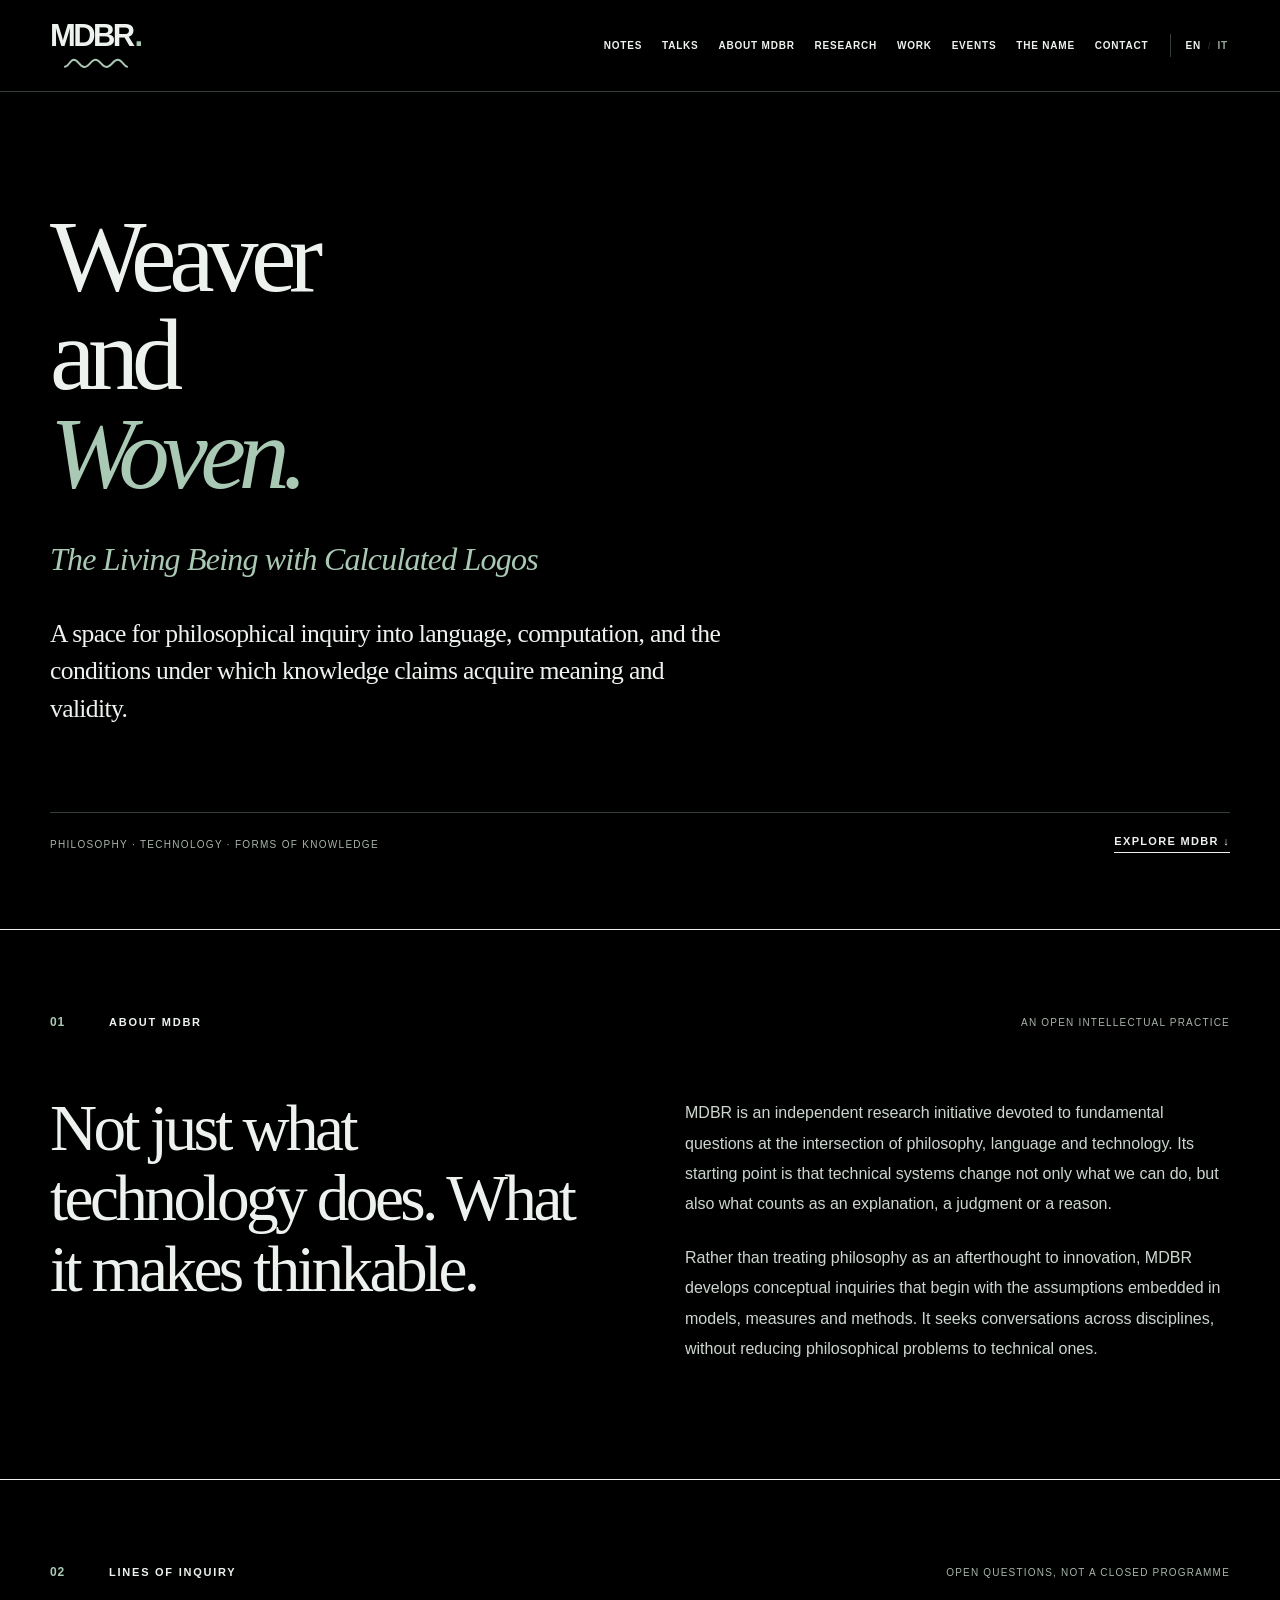
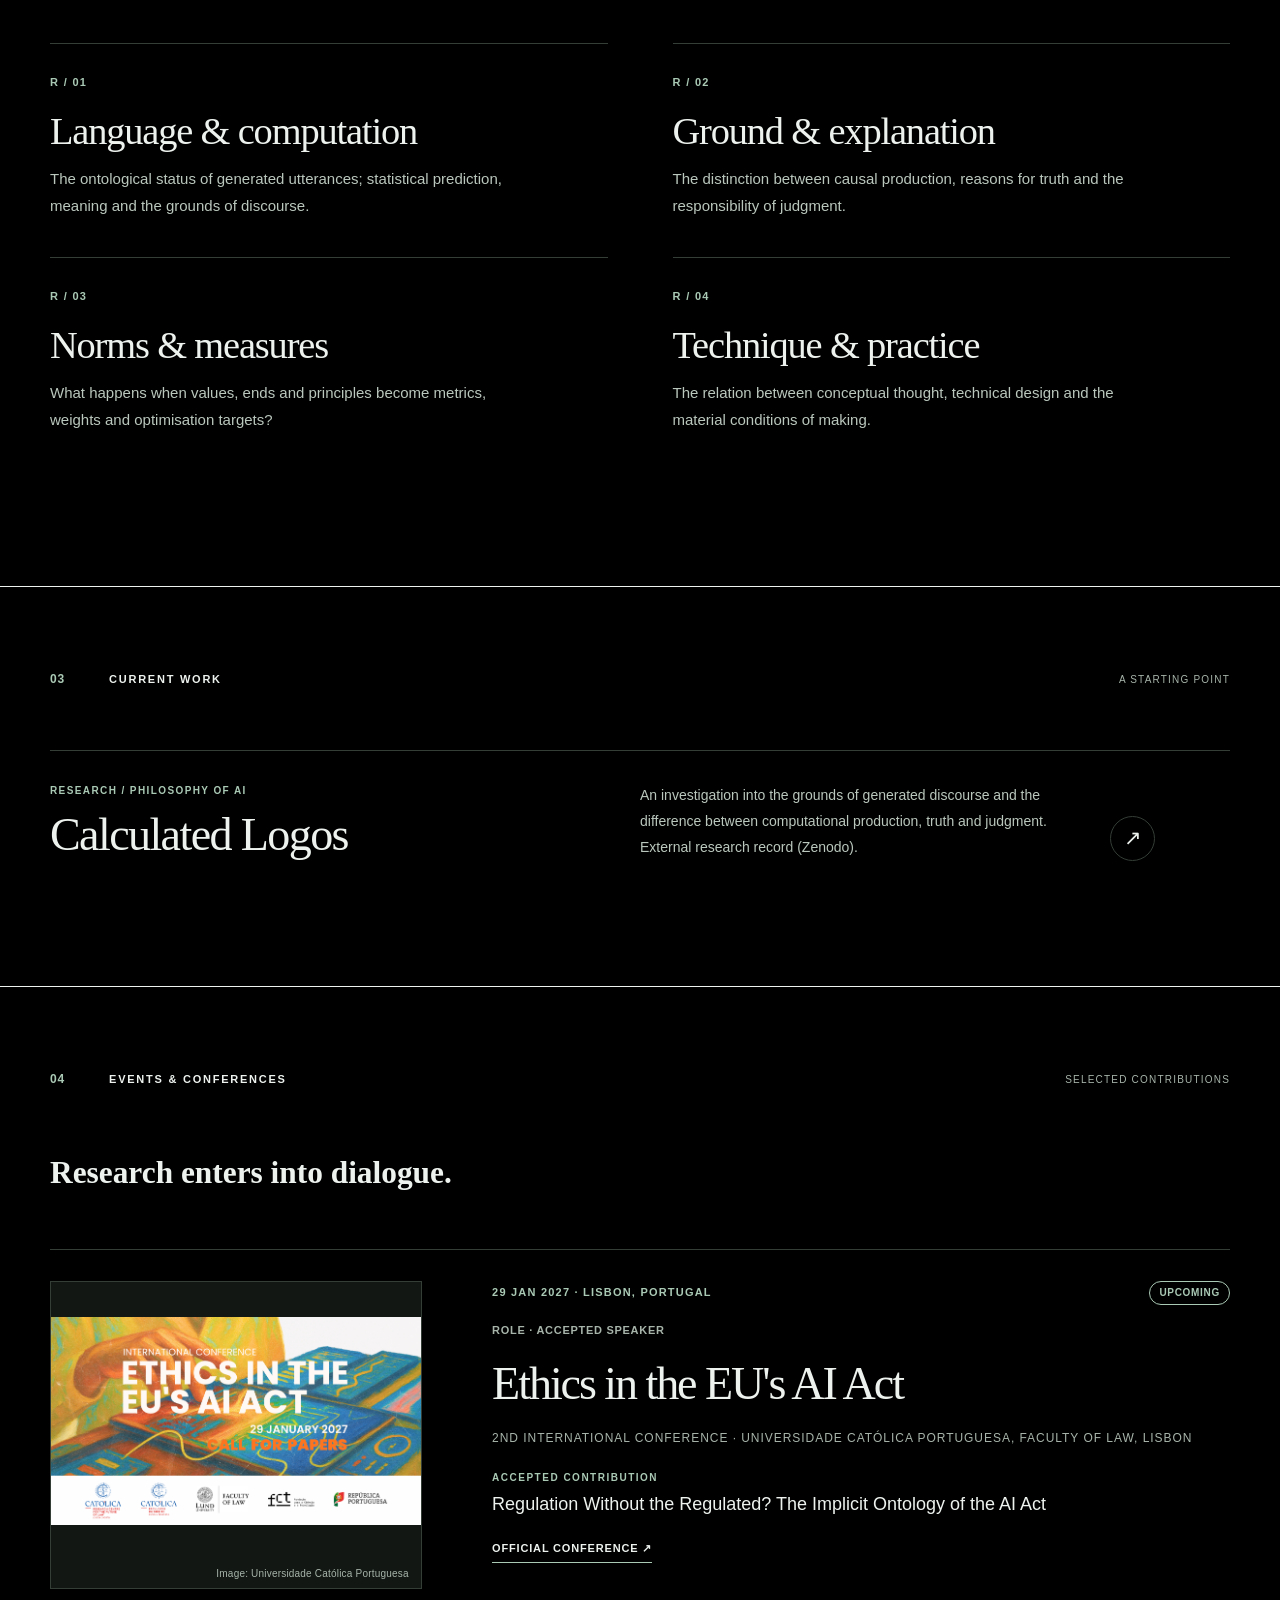
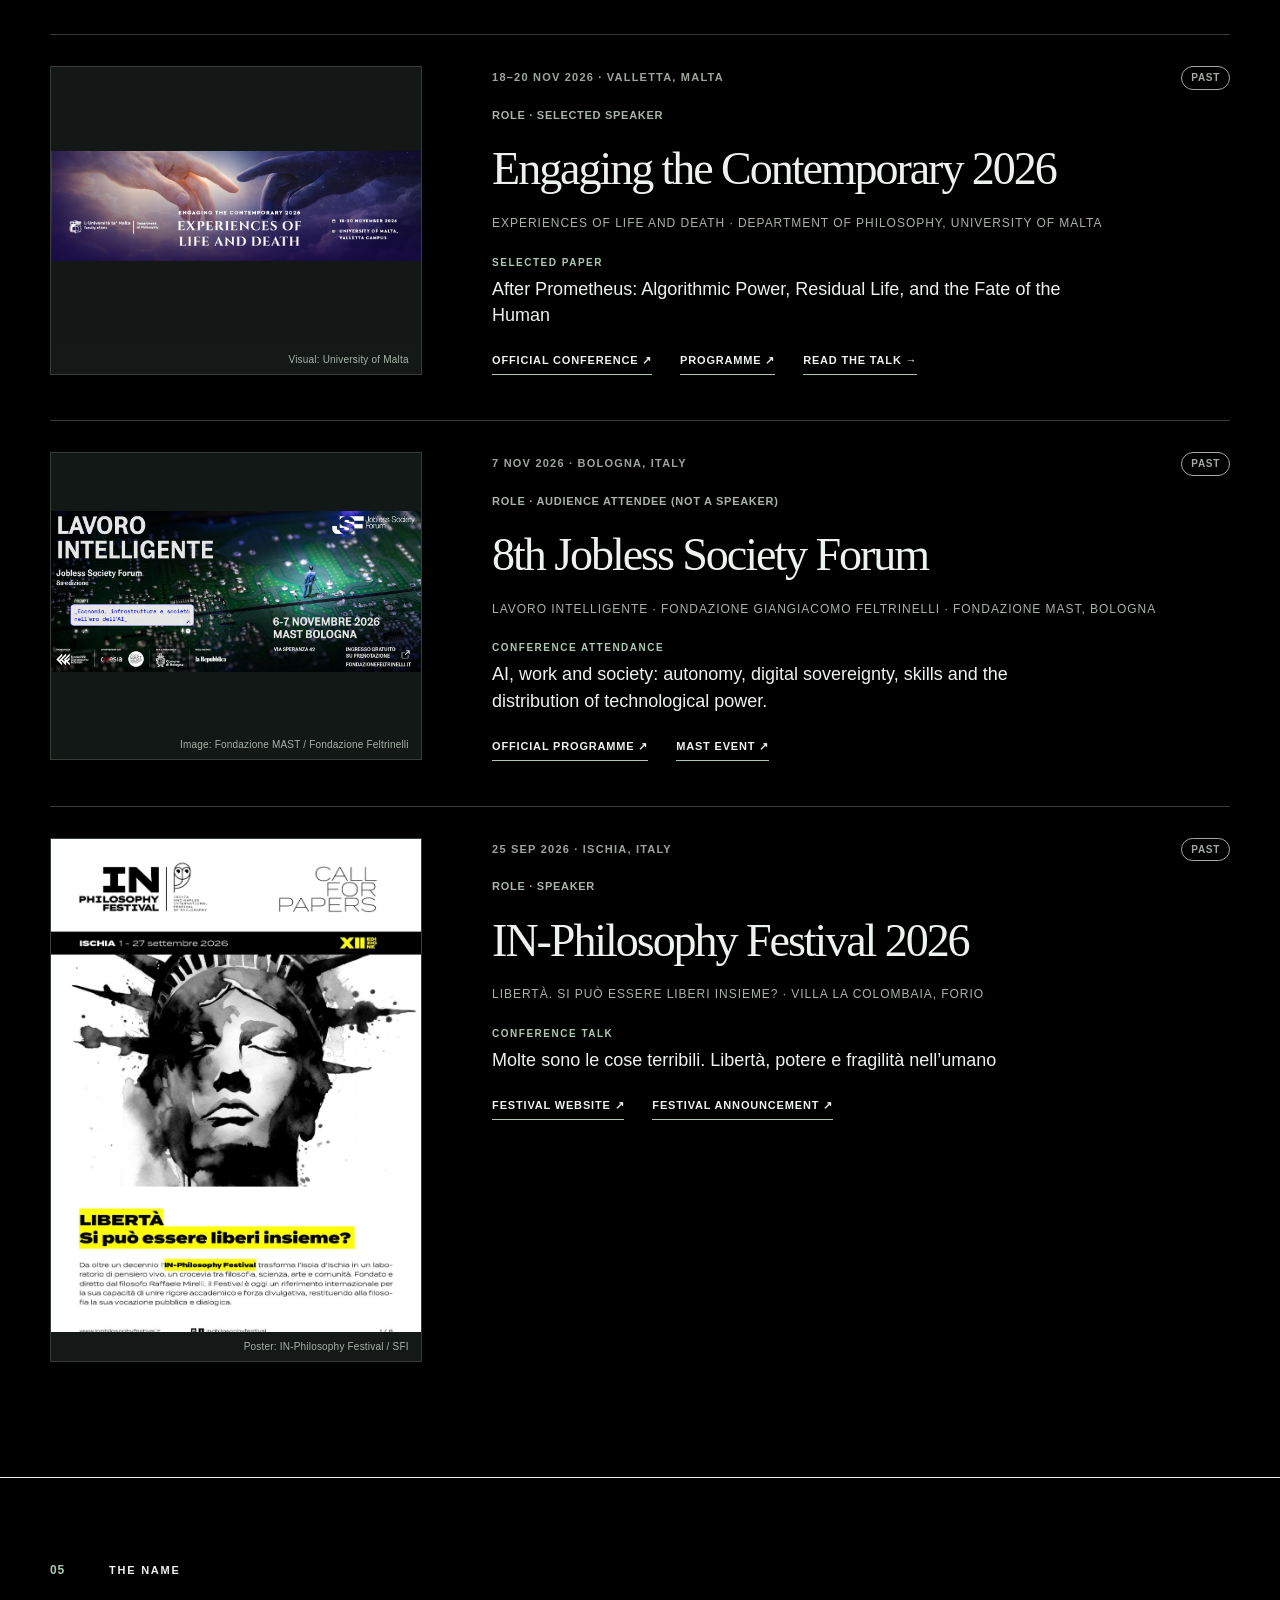
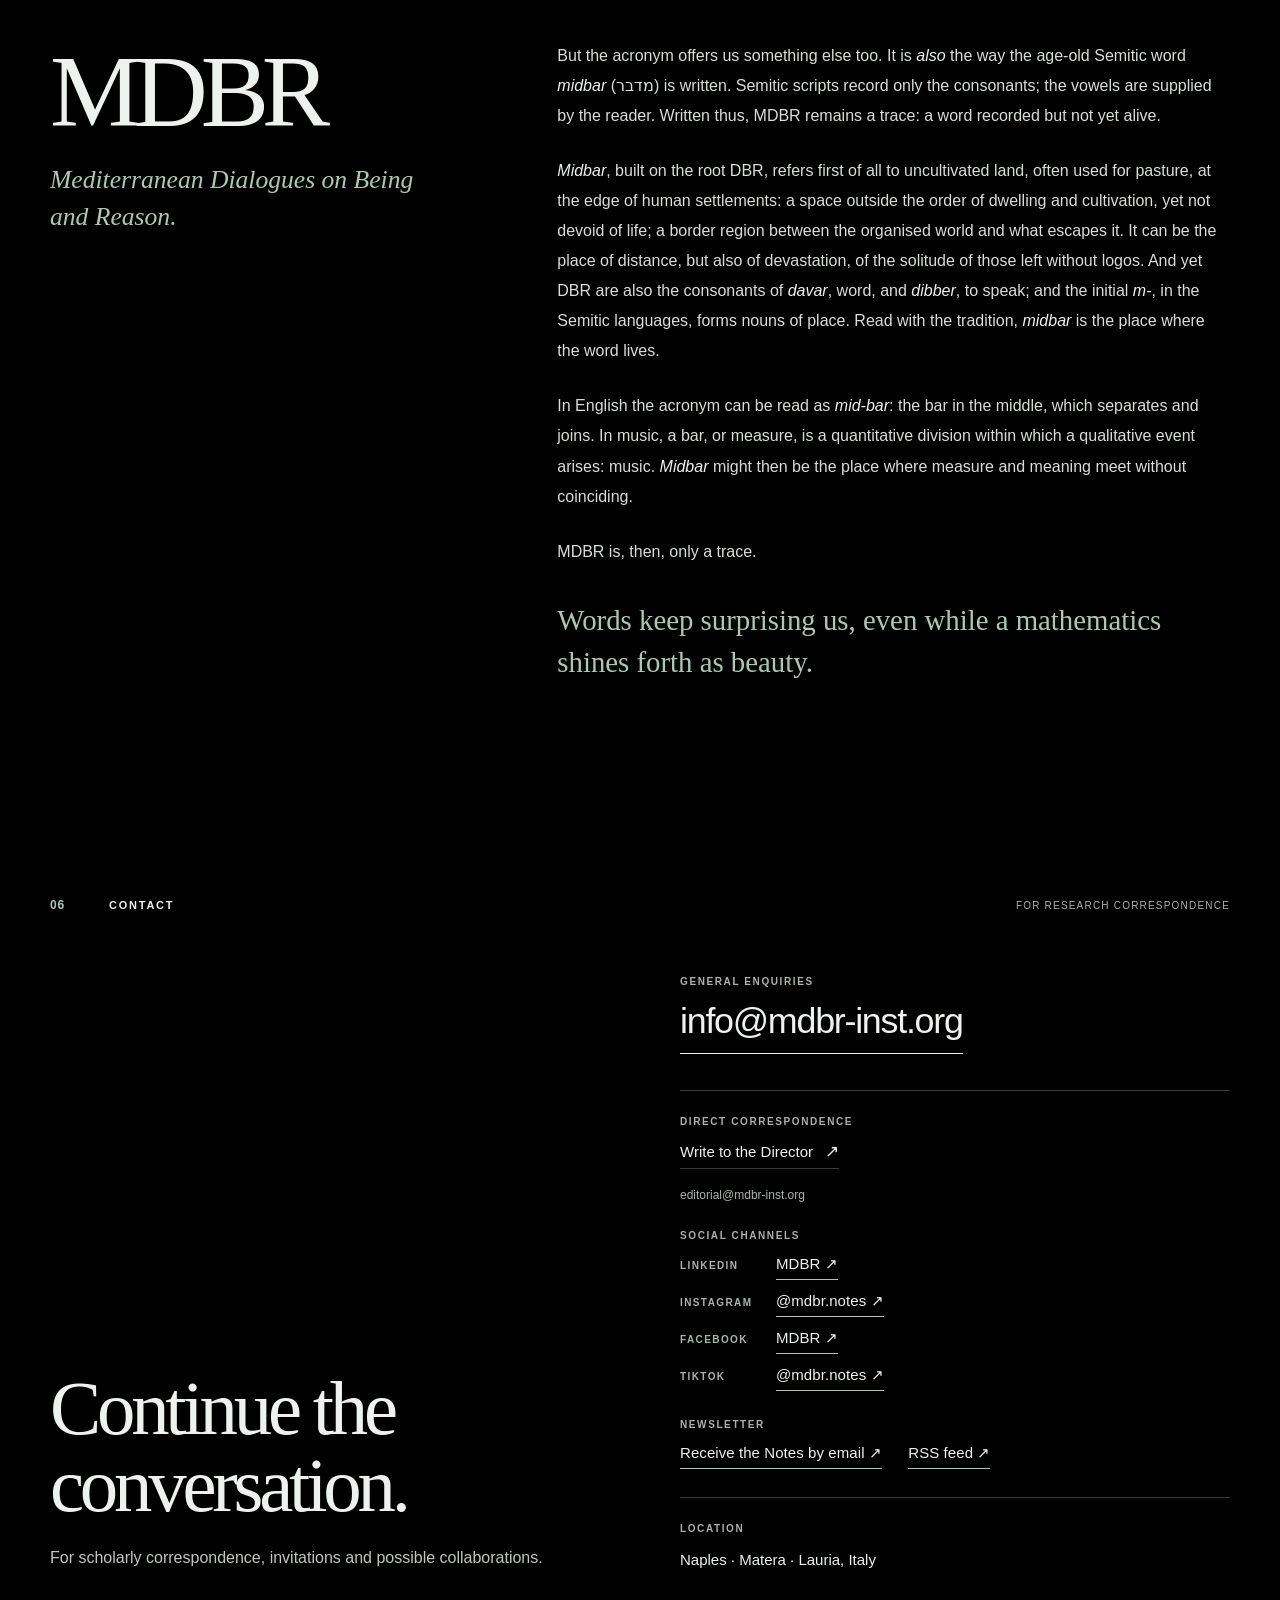
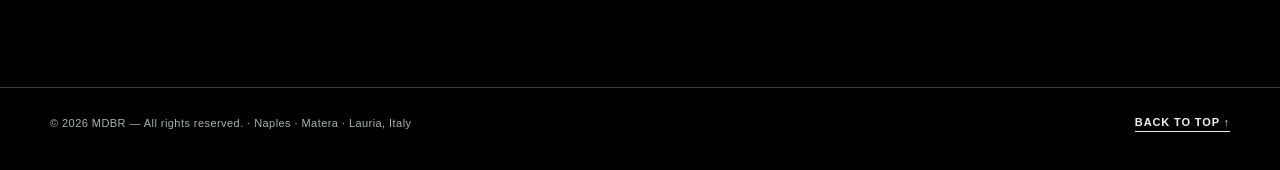
==== commit f3f4ae09: "Nuova sezione Interventi con «After Prometheus» (Malta, 20 nov 2026) Pagine IT/EN del testo dell'int" ====
--- a/index.html
+++ b/index.html
@@ -244,6 +244,7 @@
       </div>
       <nav class="site-nav" id="site-nav" aria-label="Main navigation">
         <a href="/notes/" data-en="Notes" data-it="Note">Notes</a>
+    <a href="/talks/" data-en="Talks" data-it="Interventi">Talks</a>
         <a href="#purpose" data-en="About MDBR" data-it="Cos’è MDBR">About MDBR</a>
         <a href="#research" data-en="Research" data-it="Ricerca">Research</a>
         <a href="#work" data-en="Work" data-it="Lavori">Work</a>
@@ -354,7 +355,7 @@
               <p class="event-talk">After Prometheus: Algorithmic Power, Residual Life, and the Fate of the Human</p>
               <div class="event-links">
                 <a href="https://www.um.edu.mt/events/etc2026/" target="_blank" rel="noopener noreferrer" data-en="Official conference ↗" data-it="Convegno ufficiale ↗">Official conference ↗</a>
-                <a href="https://www.um.edu.mt/events/etc2026/programme/" target="_blank" rel="noopener noreferrer" data-en="Programme ↗" data-it="Programma ↗">Programme ↗</a>
+                <a href="https://www.um.edu.mt/events/etc2026/programme/" target="_blank" rel="noopener noreferrer" data-en="Programme ↗" data-it="Programma ↗">Programme ↗</a> <a href="/talks/after-prometheus/" data-en="Read the talk →" data-it="Leggi l’intervento →">Read the talk →</a>
               </div>
             </div>
           </article>
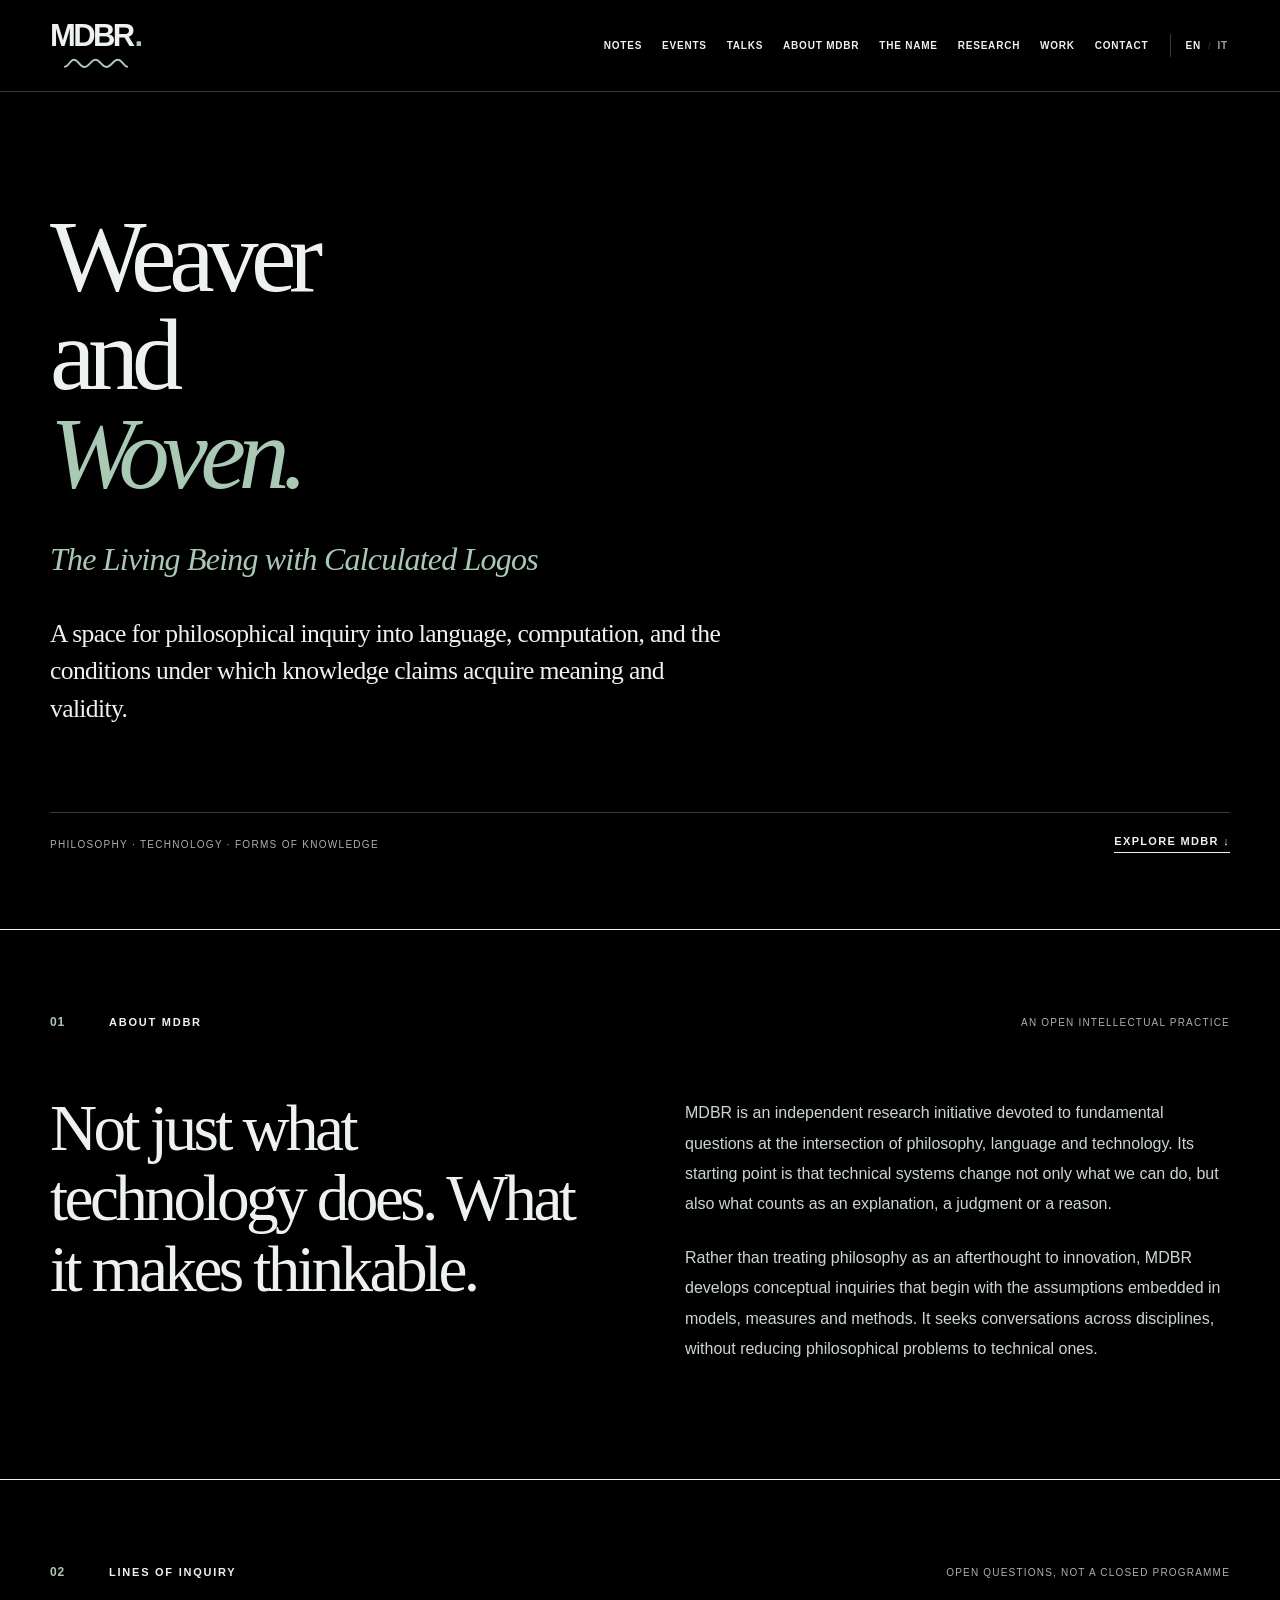
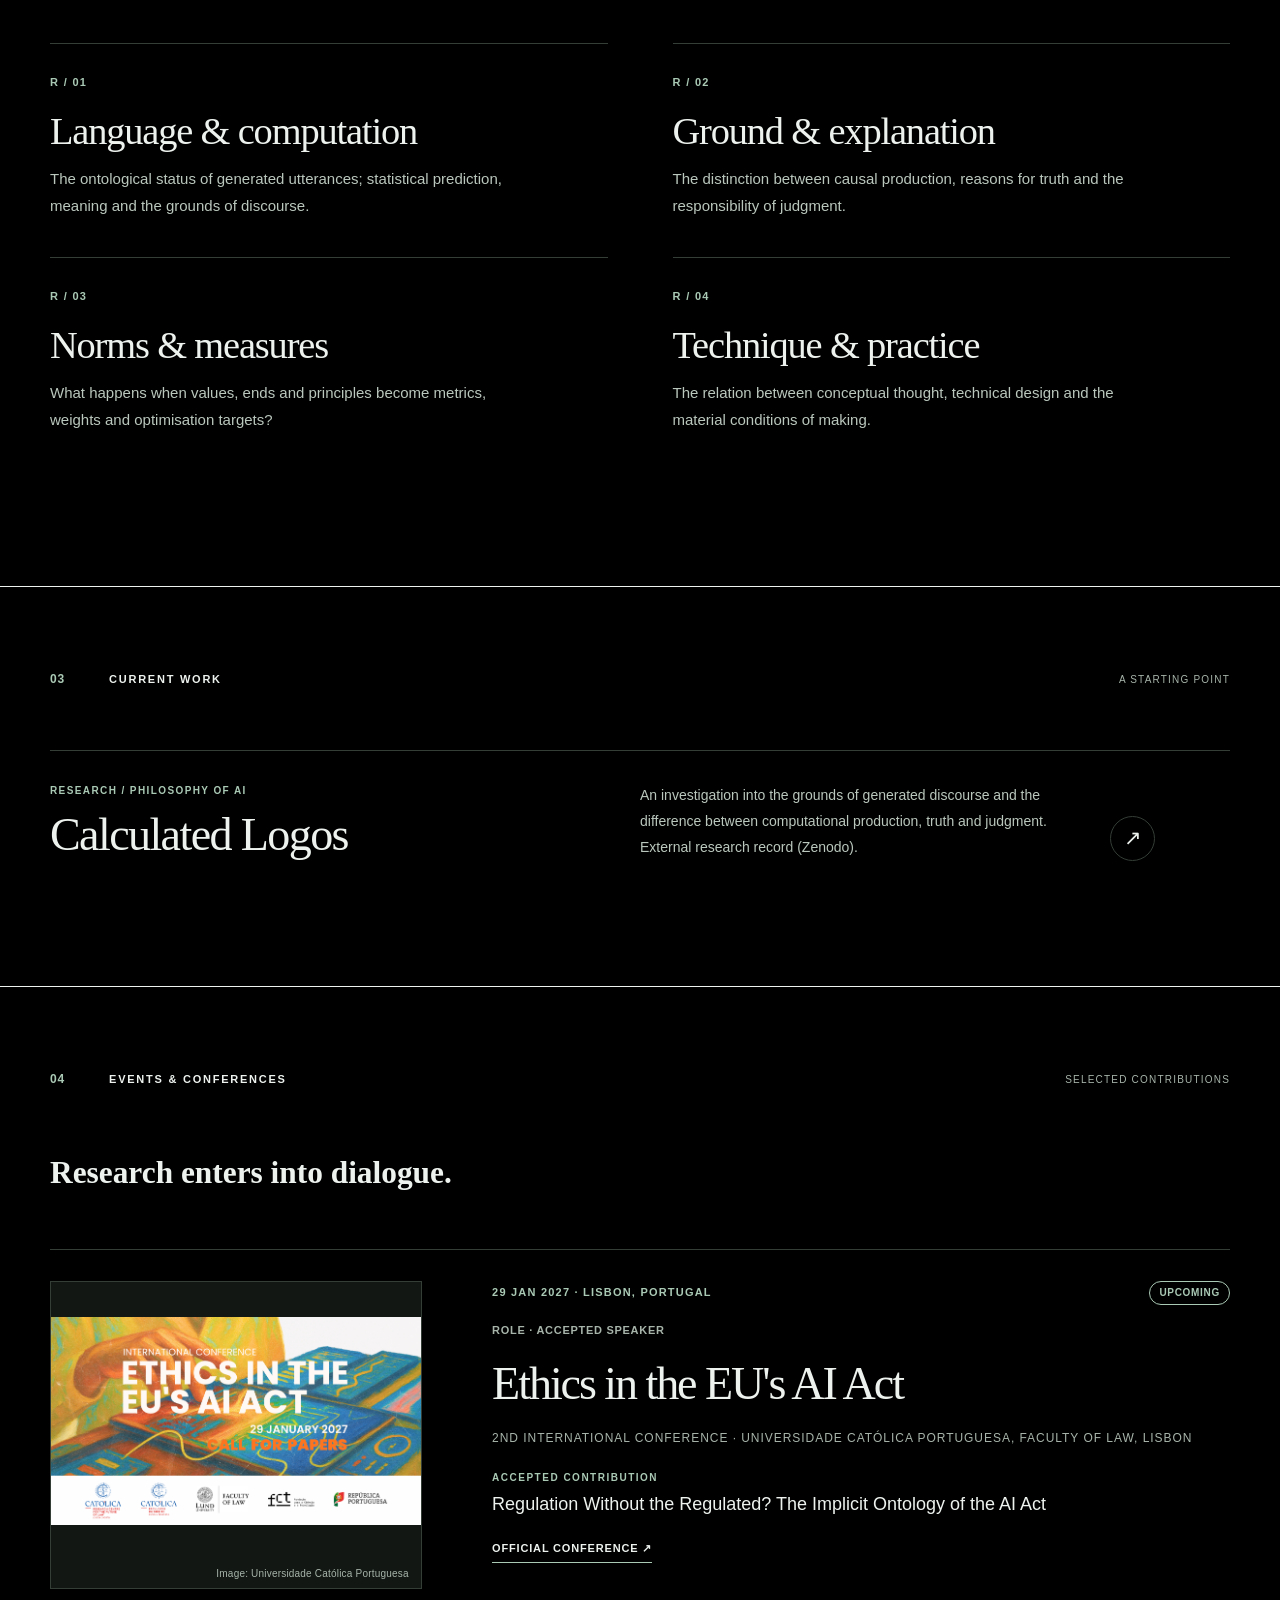
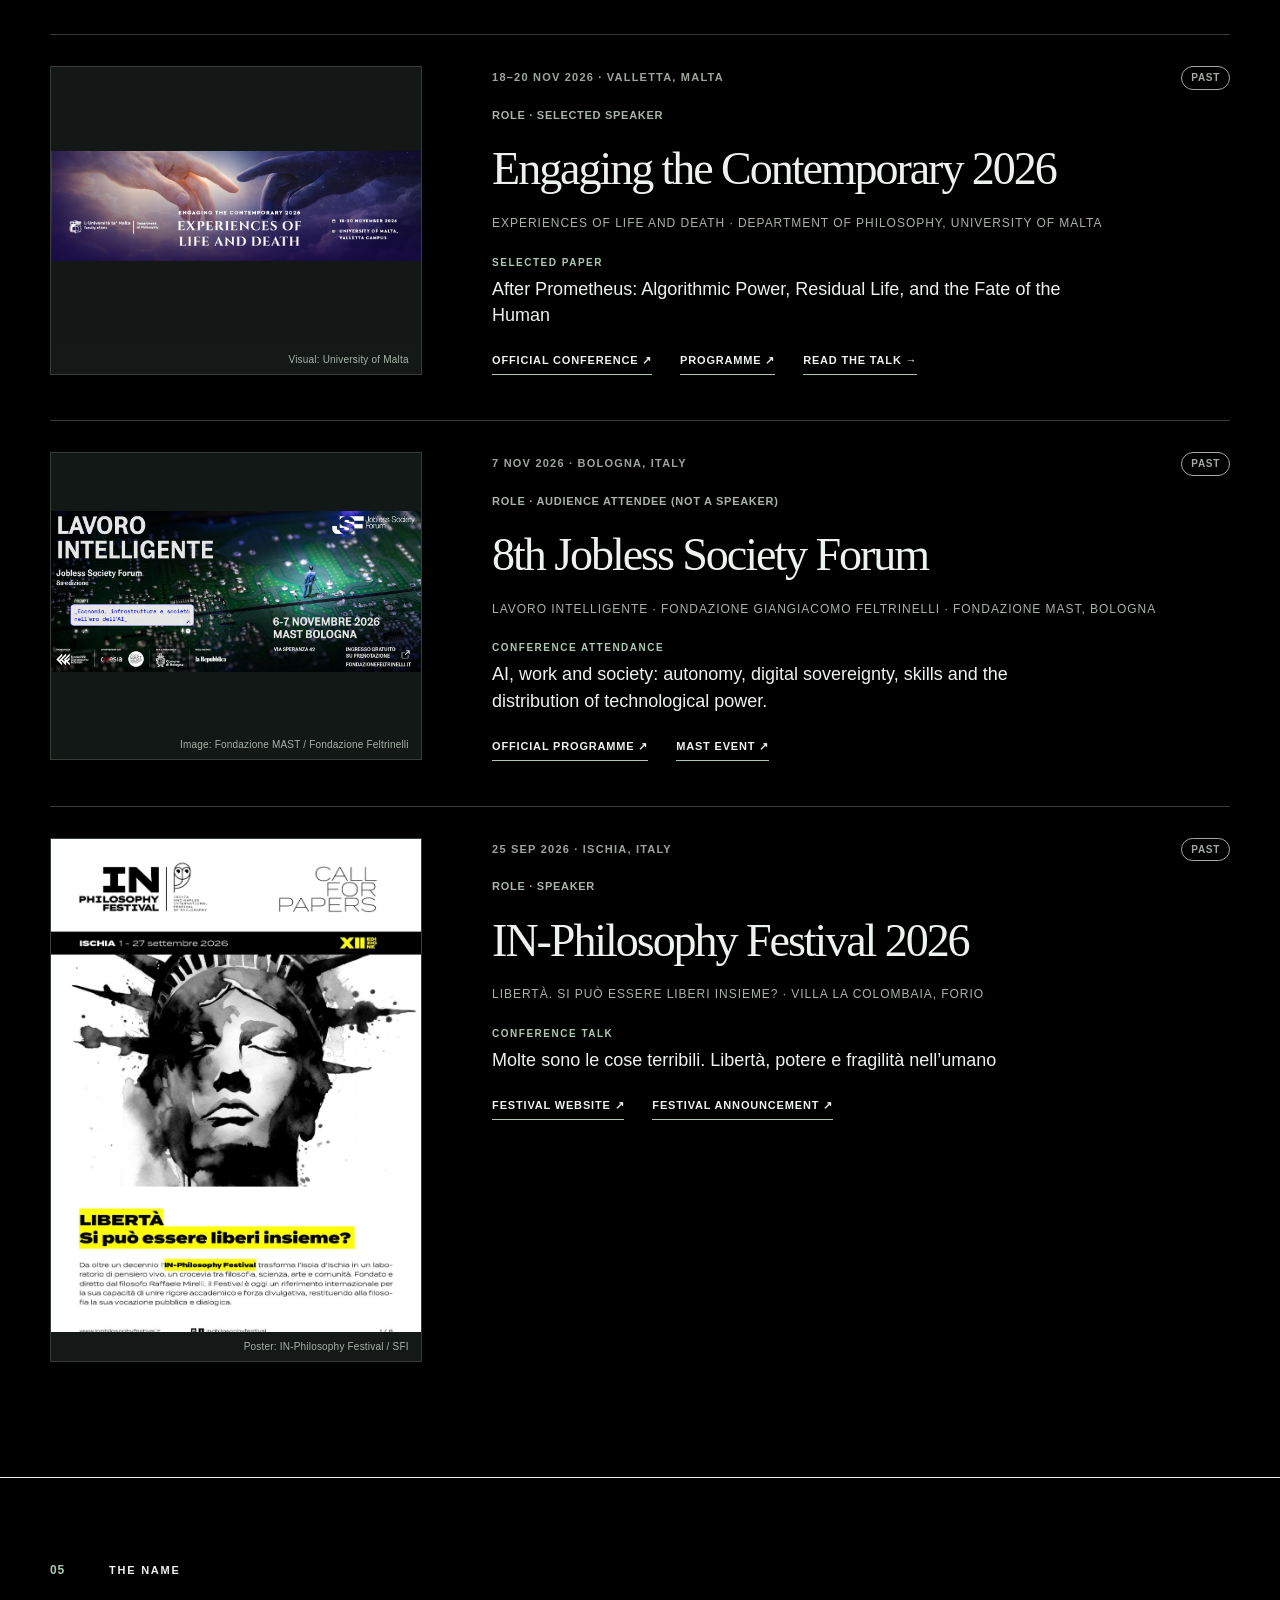
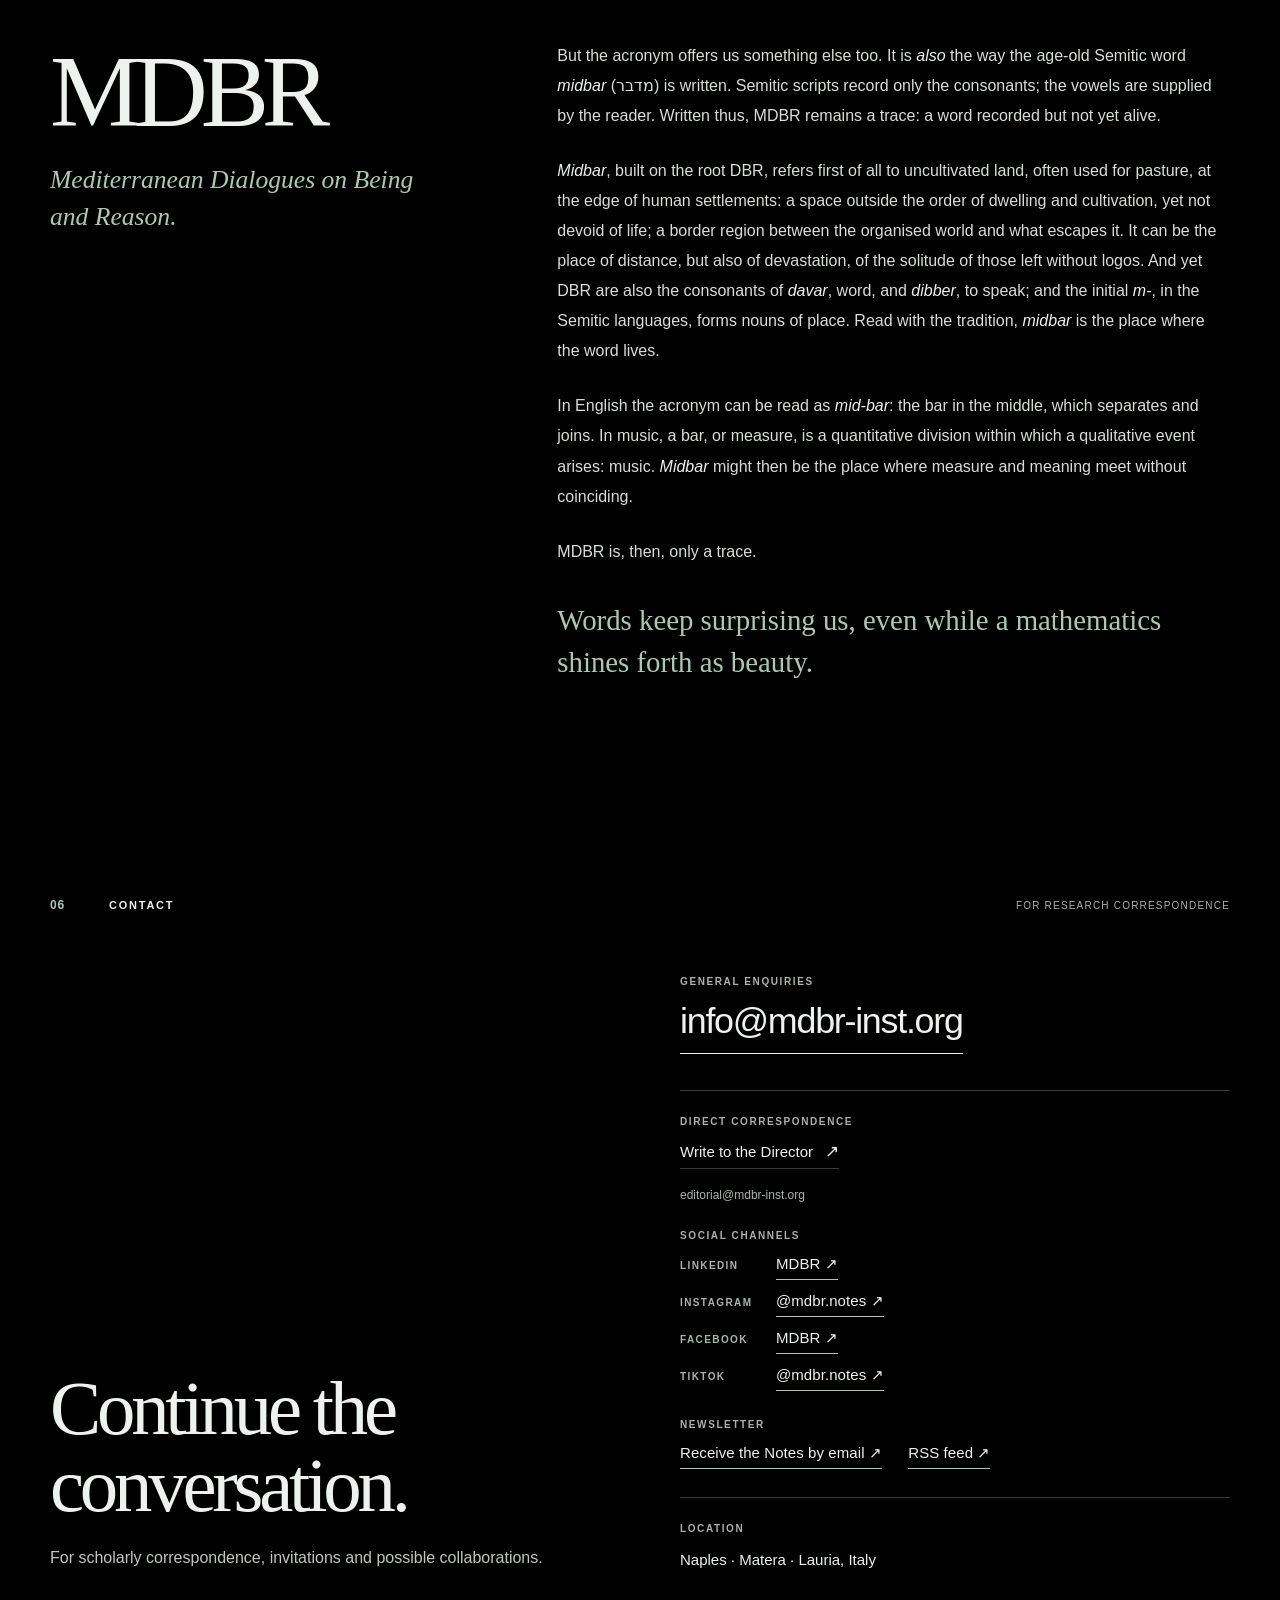
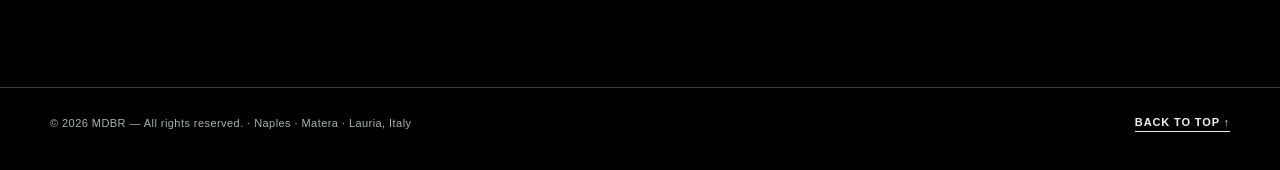
==== commit c4a74877: "Menu: Note, Eventi, Interventi, Cos'è MDBR, Il nome, Ricerca, Lavori, Contatti Co-Authored-By: Claud" ====
--- a/index.html
+++ b/index.html
@@ -244,12 +244,12 @@
       </div>
       <nav class="site-nav" id="site-nav" aria-label="Main navigation">
         <a href="/notes/" data-en="Notes" data-it="Note">Notes</a>
-    <a href="/talks/" data-en="Talks" data-it="Interventi">Talks</a>
+        <a href="#events" data-en="Events" data-it="Eventi">Events</a>
+        <a href="/talks/" data-en="Talks" data-it="Interventi">Talks</a>
         <a href="#purpose" data-en="About MDBR" data-it="Cos’è MDBR">About MDBR</a>
+        <a href="#name" data-en="The name" data-it="Il nome">The name</a>
         <a href="#research" data-en="Research" data-it="Ricerca">Research</a>
         <a href="#work" data-en="Work" data-it="Lavori">Work</a>
-        <a href="#events" data-en="Events" data-it="Eventi">Events</a>
-        <a href="#name" data-en="The name" data-it="Il nome">The name</a>
         <a href="#contact" data-en="Contact" data-it="Contatti">Contact</a>
       </nav>
       <div class="header-actions">
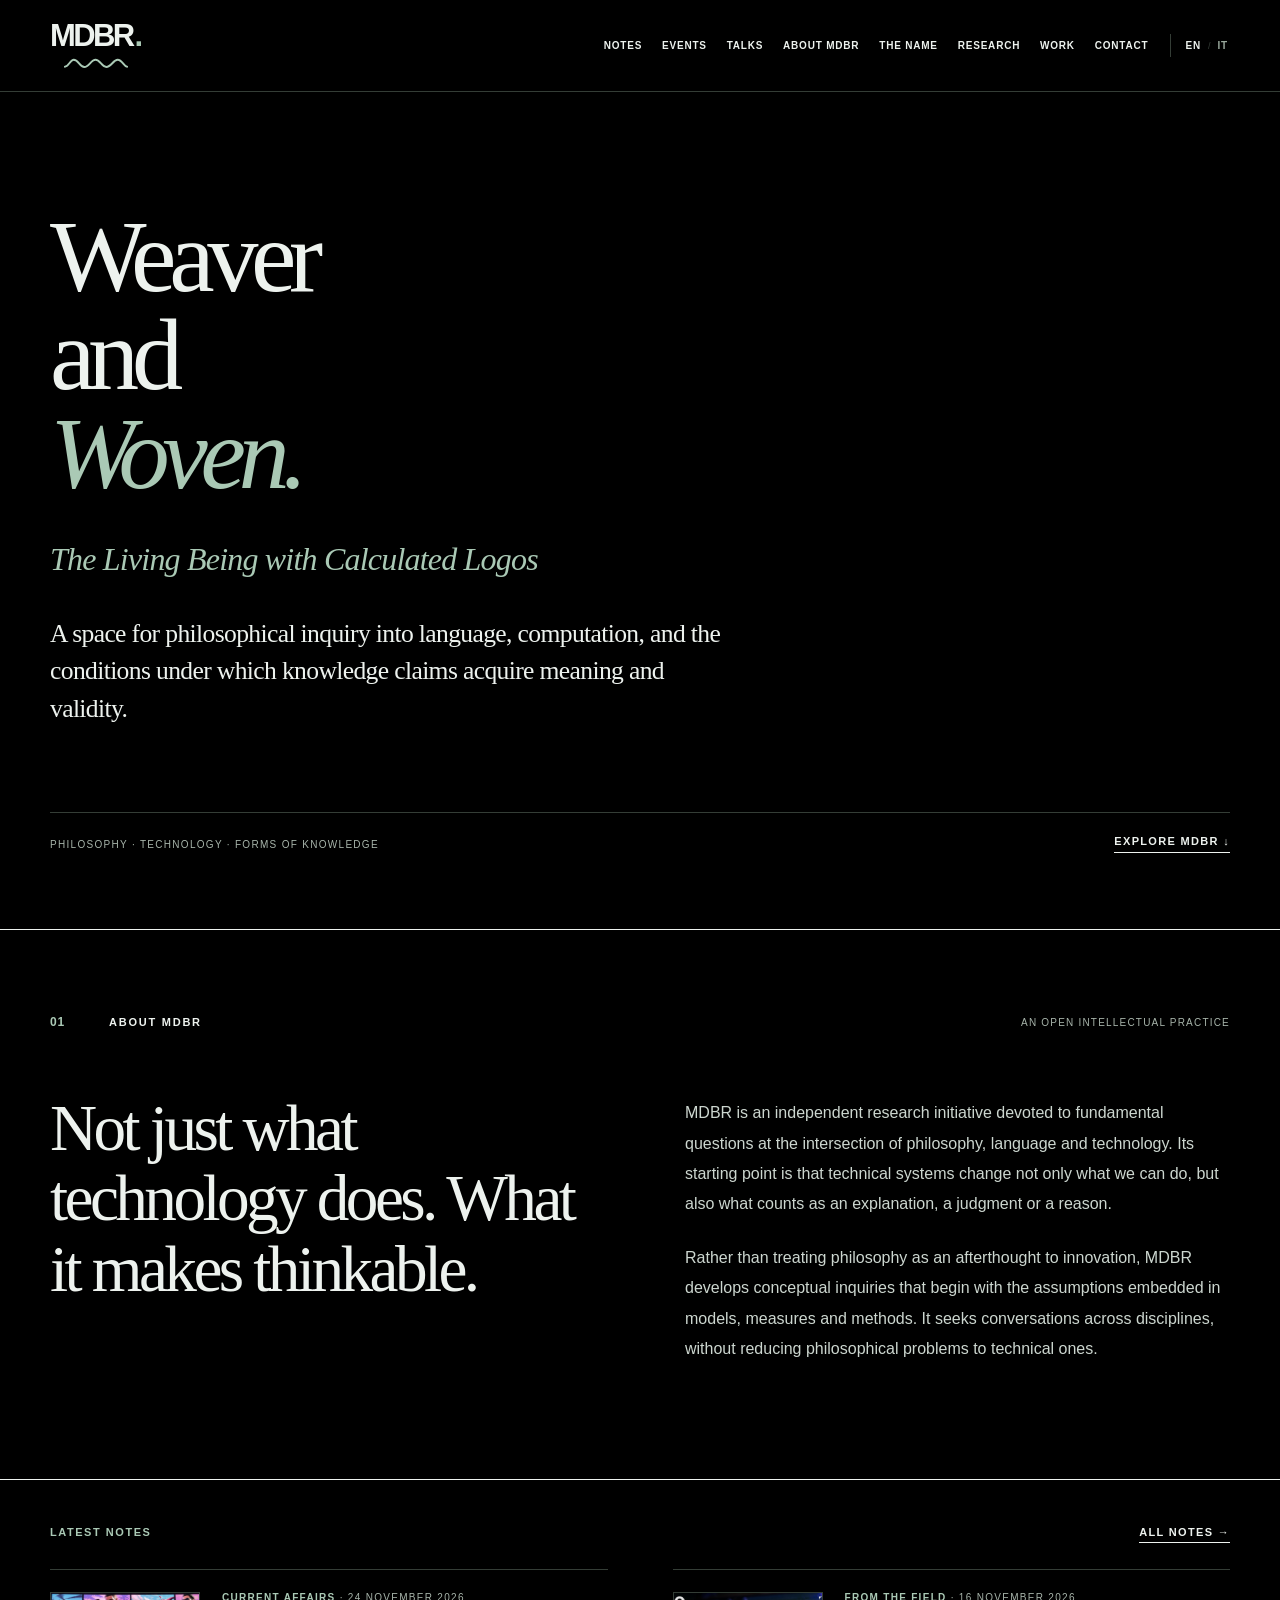
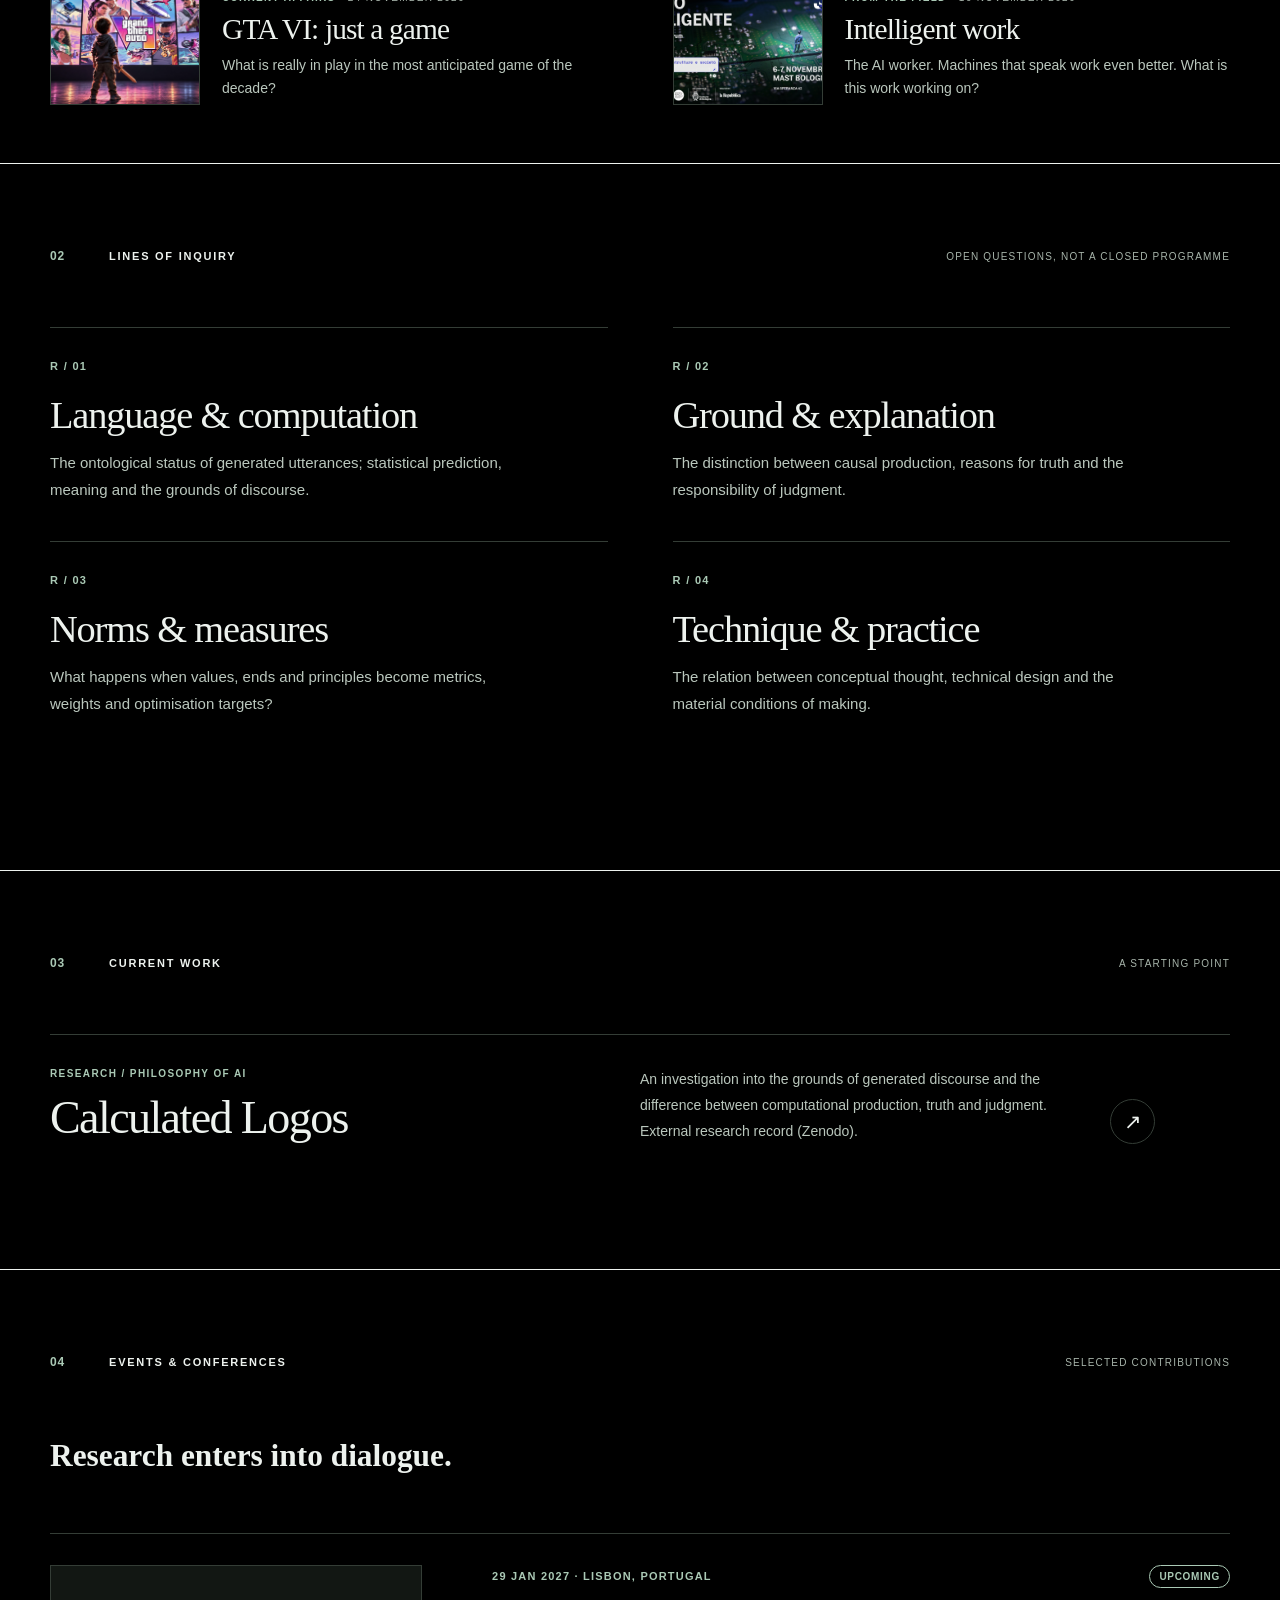
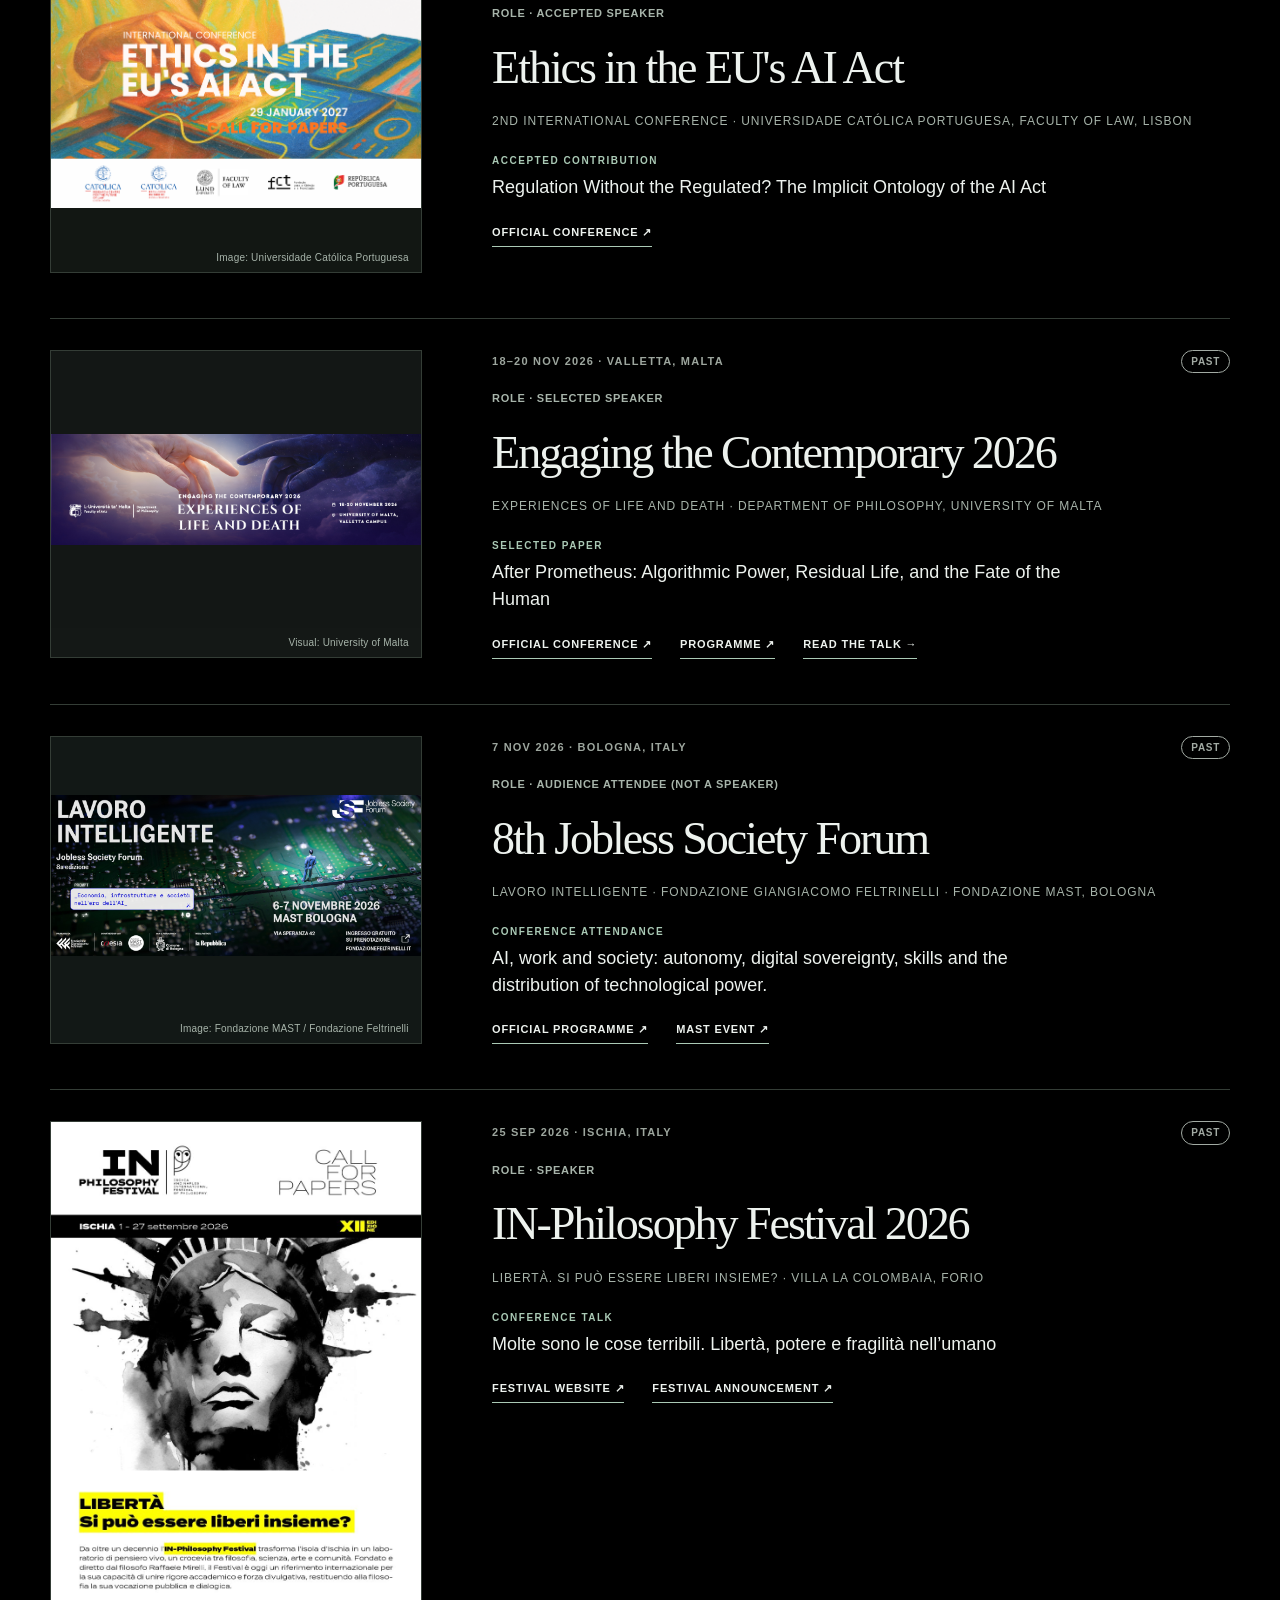
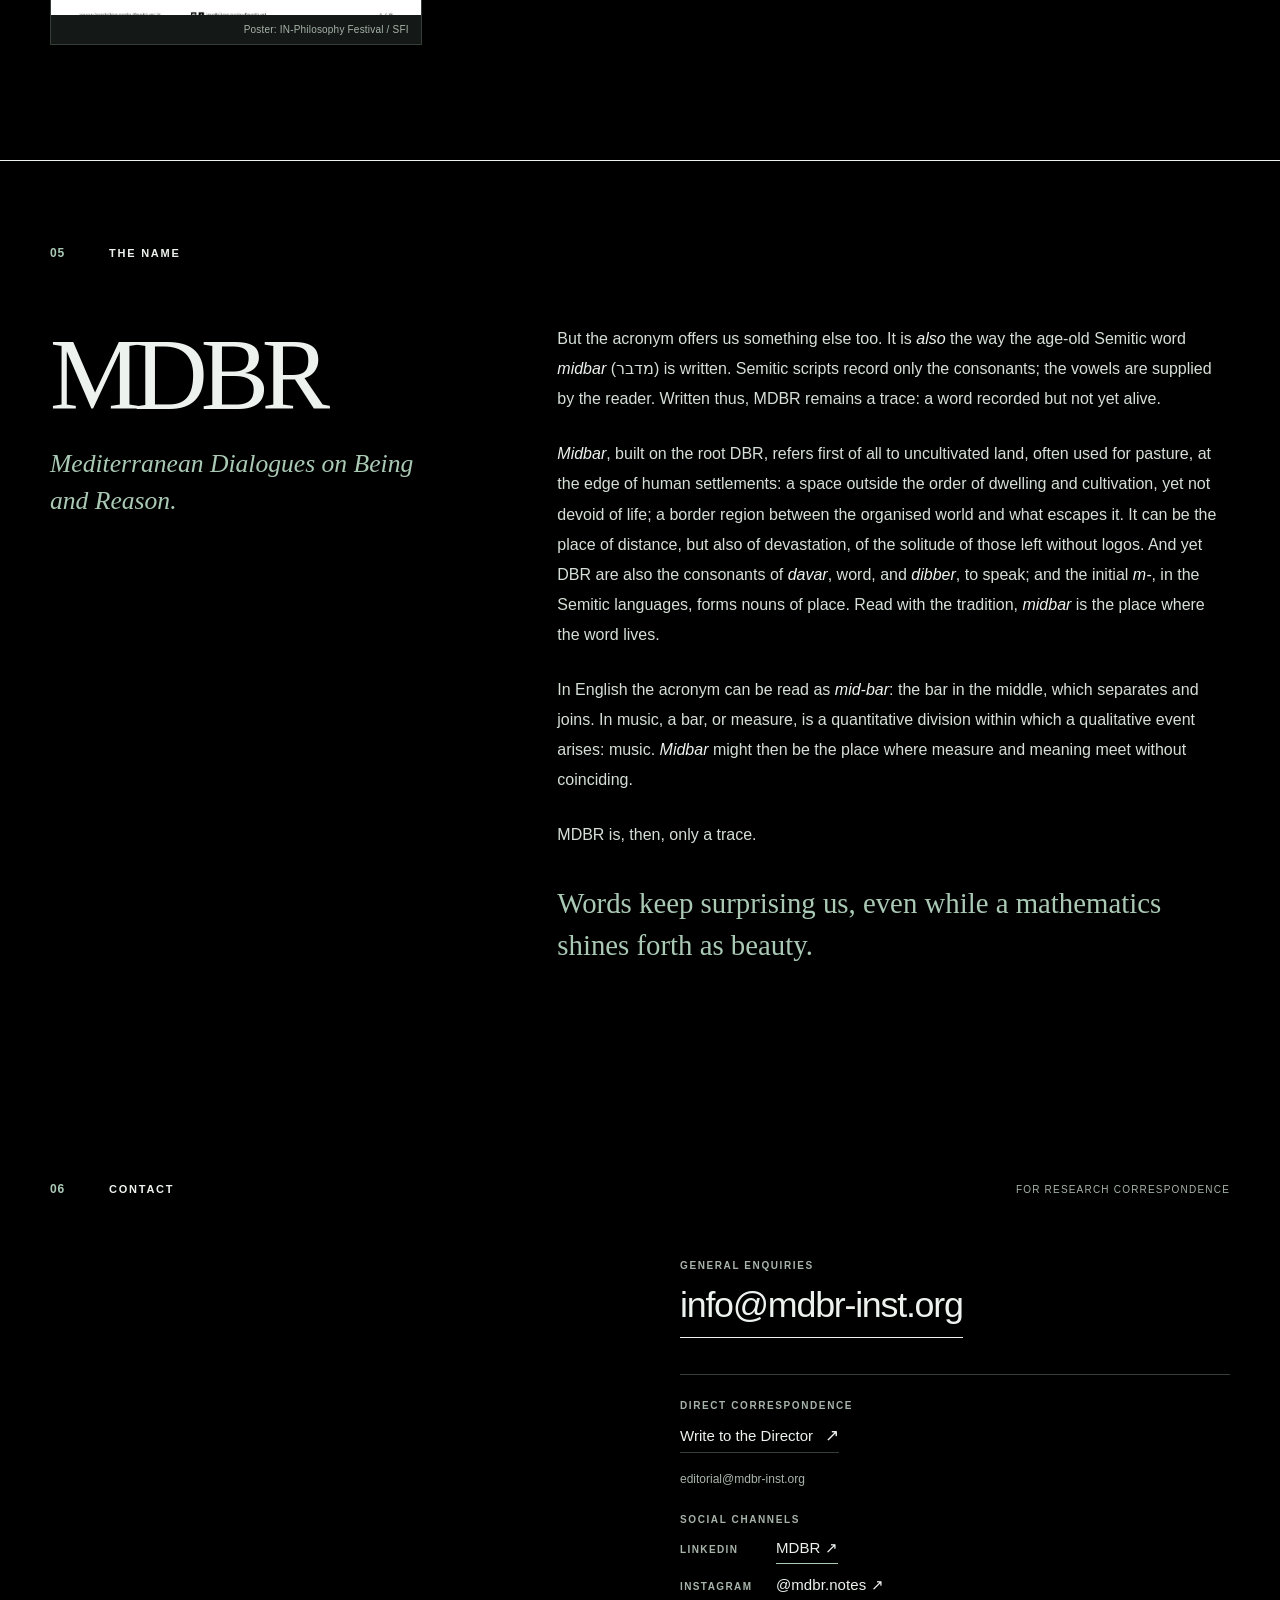
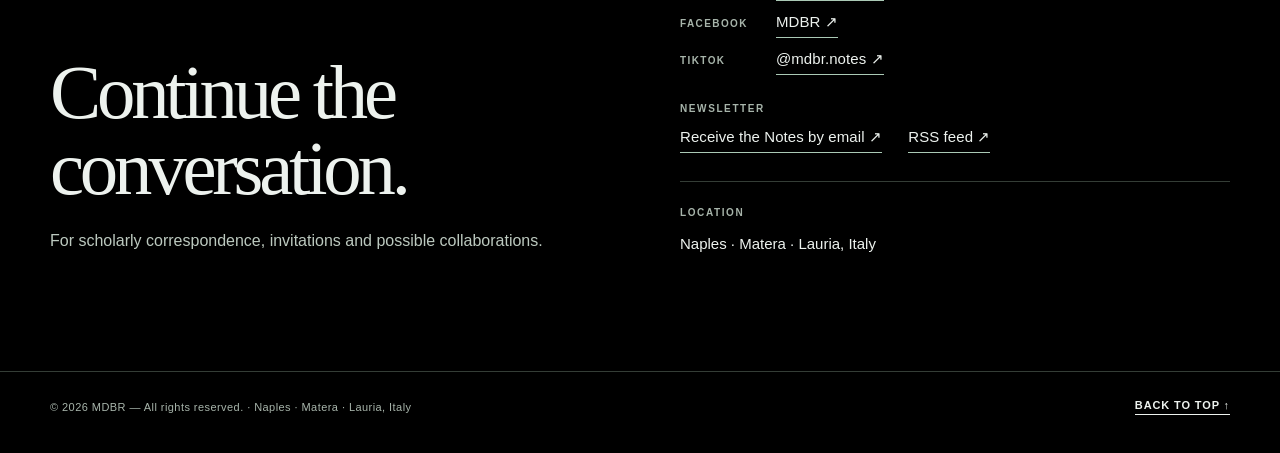
==== commit 0b881440: "Homepage: striscia «Ultime note» con le due note più recenti, prima delle Linee di ricerca Co-Author" ====
--- a/index.html
+++ b/index.html
@@ -229,6 +229,23 @@
       .header-actions .language { padding-left:0; border-left:0; }
       .masthead-inner { gap:10px; }
     }
+    .latest { border-top:1px solid var(--ink); padding:46px 0 58px; }
+    .latest-head { display:flex; justify-content:space-between; align-items:baseline; gap:18px; margin-bottom:26px; }
+    .latest-label { color:var(--accent); font-size:11px; font-weight:700; letter-spacing:.14em; text-transform:uppercase; }
+    .latest-all { font-size:11px; font-weight:700; letter-spacing:.12em; text-transform:uppercase; border-bottom:1px solid var(--ink); padding-bottom:4px; }
+    .latest-all:hover { color:var(--accent); border-color:var(--accent); }
+    .latest-grid { display:grid; grid-template-columns:repeat(2,1fr); gap:0 65px; }
+    .latest-card { display:grid; grid-template-columns:150px 1fr; gap:22px; align-items:start; border-top:1px solid var(--line); padding-top:22px; }
+    .latest-thumb { display:block; aspect-ratio:4/3; overflow:hidden; background:#141816; border:1px solid var(--line); }
+    .latest-thumb img { width:100%; height:100%; object-fit:cover; display:block; filter:grayscale(.15); transition:filter .2s; }
+    .latest-card:hover .latest-thumb img { filter:none; }
+    .latest-meta { color:var(--muted); font-size:10px; letter-spacing:.13em; text-transform:uppercase; }
+    .latest-meta span:first-child { color:var(--accent); font-weight:700; }
+    .latest-card h3 { font-family:Georgia,'Times New Roman',serif; font-weight:400; font-size:clamp(23px,2.3vw,31px); letter-spacing:-.03em; line-height:1.12; margin:10px 0 8px; }
+    .latest-card h3 a:hover { color:var(--accent); }
+    .latest-card p { font-size:14px; line-height:1.65; color:#bac7bd; margin:0; }
+    @media (max-width: 900px) { .latest-grid { gap:0 36px; } .latest-card { grid-template-columns:110px 1fr; gap:16px; } }
+    @media (max-width: 640px) { .latest { padding:38px 0 46px; } .latest-grid { grid-template-columns:1fr; gap:22px; } .latest-card { grid-template-columns:96px 1fr; } .latest-card h3 { font-size:23px; } }
   </style>
 </head>
 <body>
@@ -288,6 +305,16 @@
             <p data-en="MDBR is an independent research initiative devoted to fundamental questions at the intersection of philosophy, language and technology. Its starting point is that technical systems change not only what we can do, but also what counts as an explanation, a judgment or a reason." data-it="MDBR è un'iniziativa di ricerca indipendente dedicata alle questioni fondamentali che attraversano filosofia, linguaggio e tecnica. Il punto di partenza è che i sistemi tecnici modificano non soltanto ciò che possiamo fare, ma anche ciò che conta come spiegazione, giudizio o ragione.">MDBR is an independent research initiative devoted to fundamental questions at the intersection of philosophy, language and technology. Its starting point is that technical systems change not only what we can do, but also what counts as an explanation, a judgment or a reason.</p>
             <p data-en="Rather than treating philosophy as an afterthought to innovation, MDBR develops conceptual inquiries that begin with the assumptions embedded in models, measures and methods. It seeks conversations across disciplines, without reducing philosophical problems to technical ones." data-it="Anziché intendere la filosofia come una riflessione successiva all'innovazione, MDBR sviluppa indagini concettuali a partire dai presupposti incorporati in modelli, misure e metodi. Cerca il confronto tra discipline, senza ridurre i problemi filosofici a problemi tecnici.">Rather than treating philosophy as an afterthought to innovation, MDBR develops conceptual inquiries that begin with the assumptions embedded in models, measures and methods. It seeks conversations across disciplines, without reducing philosophical problems to technical ones.</p>
           </div>
+        </div>
+      </div>
+    </section>
+
+    <section class="latest" id="latest" aria-labelledby="latest-title">
+      <div class="wrap">
+        <div class="latest-head"><span class="latest-label" id="latest-title" data-en="Latest notes" data-it="Ultime note">Latest notes</span><a class="latest-all" href="/notes/" data-en="All notes →" data-it="Tutte le note →">All notes →</a></div>
+        <div class="latest-grid" id="latest-grid">
+          <article class="latest-card"><a class="latest-thumb" href="/notes/solo-un-gioco/" tabindex="-1" aria-hidden="true"><img src="/assets/notes/solo-un-gioco.jpg?v=3" alt="" loading="lazy"></a><div><div class="latest-meta"><span data-en="Current affairs" data-it="Attualità">Current affairs</span> · <time datetime="2026-11-24" data-en="24 November 2026" data-it="24 novembre 2026">24 November 2026</time></div><h3><a href="/notes/solo-un-gioco/" data-en="GTA VI: just a game" data-it="GTA VI: solo un gioco">GTA VI: just a game</a></h3><p data-en="What is really in play in the most anticipated game of the decade?" data-it="Cosa è in gioco nel gioco più atteso del decennio?">What is really in play in the most anticipated game of the decade?</p></div></article>
+          <article class="latest-card"><a class="latest-thumb" href="/notes/lavoro-intelligente/" tabindex="-1" aria-hidden="true"><img src="/assets/events/jobless-society-forum-2026.jpg" alt="" loading="lazy"></a><div><div class="latest-meta"><span data-en="From the field" data-it="Dal campo">From the field</span> · <time datetime="2026-11-16" data-en="16 November 2026" data-it="16 novembre 2026">16 November 2026</time></div><h3><a href="/notes/lavoro-intelligente/" data-en="Intelligent work" data-it="Lavoro intelligente">Intelligent work</a></h3><p data-en="The AI worker. Machines that speak work even better. What is this work working on?" data-it="L’IA operaia. Le macchine che parlano lavorano anche meglio. A cosa lavora questo lavoro?">The AI worker. Machines that speak work even better. What is this work working on?</p></div></article>
         </div>
       </div>
     </section>
@@ -516,6 +543,29 @@
       let preferredLanguage = 'en';
       try { preferredLanguage = localStorage.getItem('mdbr-language') || 'en'; } catch (_) {}
       setLanguage(preferredLanguage === 'it' ? 'it' : 'en');
+      // Latest notes strip: refresh from the Notes archive, so new notes appear without editing this page.
+      fetch('/notes/', { cache: 'no-cache' }).then(r => r.ok ? r.text() : Promise.reject()).then(text => {
+        const doc = new DOMParser().parseFromString(text, 'text/html');
+        const cards = [...doc.querySelectorAll('.note-list .note-card')].slice(0, 2);
+        if (cards.length === 0) return;
+        const esc = v => String(v || '').replace(/[&<>"]/g, c => ({ '&':'&amp;', '<':'&lt;', '>':'&gt;', '"':'&quot;' }[c]));
+        const fmt = (iso, loc) => { try { return new Intl.DateTimeFormat(loc, { day:'numeric', month:'long', year:'numeric', timeZone:'UTC' }).format(new Date(iso + 'T12:00:00Z')); } catch (_) { return iso; } };
+        const lang = document.documentElement.lang === 'it' ? 'it' : 'en';
+        const html = cards.map(c => {
+          const a = c.querySelector('h2 a'), cat = c.querySelector('.note-meta > span'), p = c.querySelector('h2 + p'), img = c.querySelector('.note-thumb img'), t = c.querySelector('time');
+          if (!a) return '';
+          const href = a.getAttribute('href'), d = t ? t.getAttribute('datetime') : '';
+          const pair = (el, fb) => [el ? (el.dataset.en || el.textContent) : fb, el ? (el.dataset.it || el.textContent) : fb];
+          const [ten, tit] = pair(a, ''), [cen, cit] = pair(cat, ''), [pen, pit] = pair(p, '');
+          const den = fmt(d, 'en-GB'), dit = fmt(d, 'it-IT');
+          const L = (e, i) => lang === 'it' ? i : e;
+          return '<article class="latest-card">' + (img ? '<a class="latest-thumb" href="' + esc(href) + '" tabindex="-1" aria-hidden="true"><img src="' + esc(img.getAttribute('src')) + '" alt="" loading="lazy"></a>' : '<span></span>') +
+            '<div><div class="latest-meta"><span data-en="' + esc(cen) + '" data-it="' + esc(cit) + '">' + esc(L(cen, cit)) + '</span> · <time datetime="' + esc(d) + '" data-en="' + esc(den) + '" data-it="' + esc(dit) + '">' + esc(L(den, dit)) + '</time></div>' +
+            '<h3><a href="' + esc(href) + '" data-en="' + esc(ten) + '" data-it="' + esc(tit) + '">' + esc(L(ten, tit)) + '</a></h3>' +
+            '<p data-en="' + esc(pen) + '" data-it="' + esc(pit) + '">' + esc(L(pen, pit)) + '</p></div></article>';
+        }).join('');
+        if (html) document.getElementById('latest-grid').innerHTML = html;
+      }).catch(() => {});
       const menuToggle = document.getElementById('menu-toggle');
       const siteNav = document.getElementById('site-nav');
       menuToggle.addEventListener('click', () => {
@@ -537,5 +587,5 @@
       document.getElementById('copyright-years').textContent = currentYear === 2026 ? '2026' : `2026–${currentYear}`;
     })();
   </script>
-</body>
+<script src="/assets/stats.js?v=1" defer></script></body>
 </html>
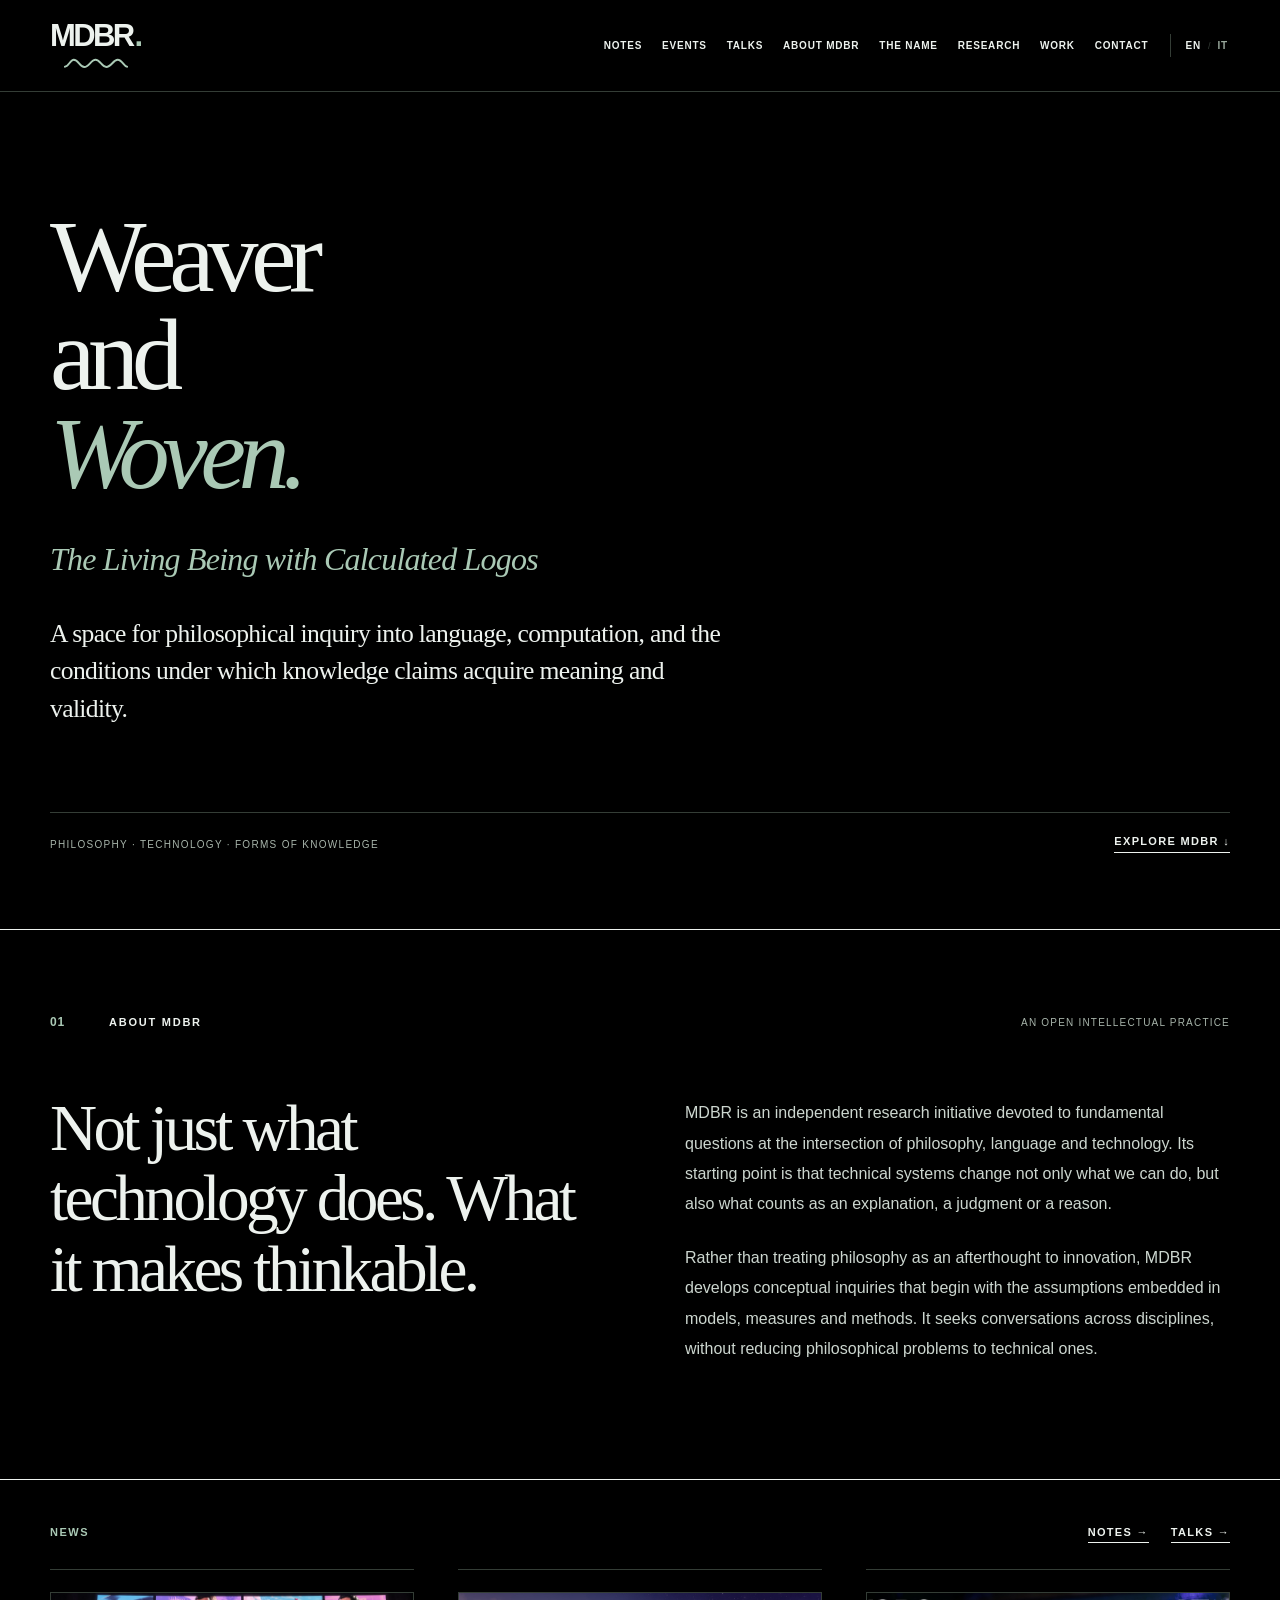
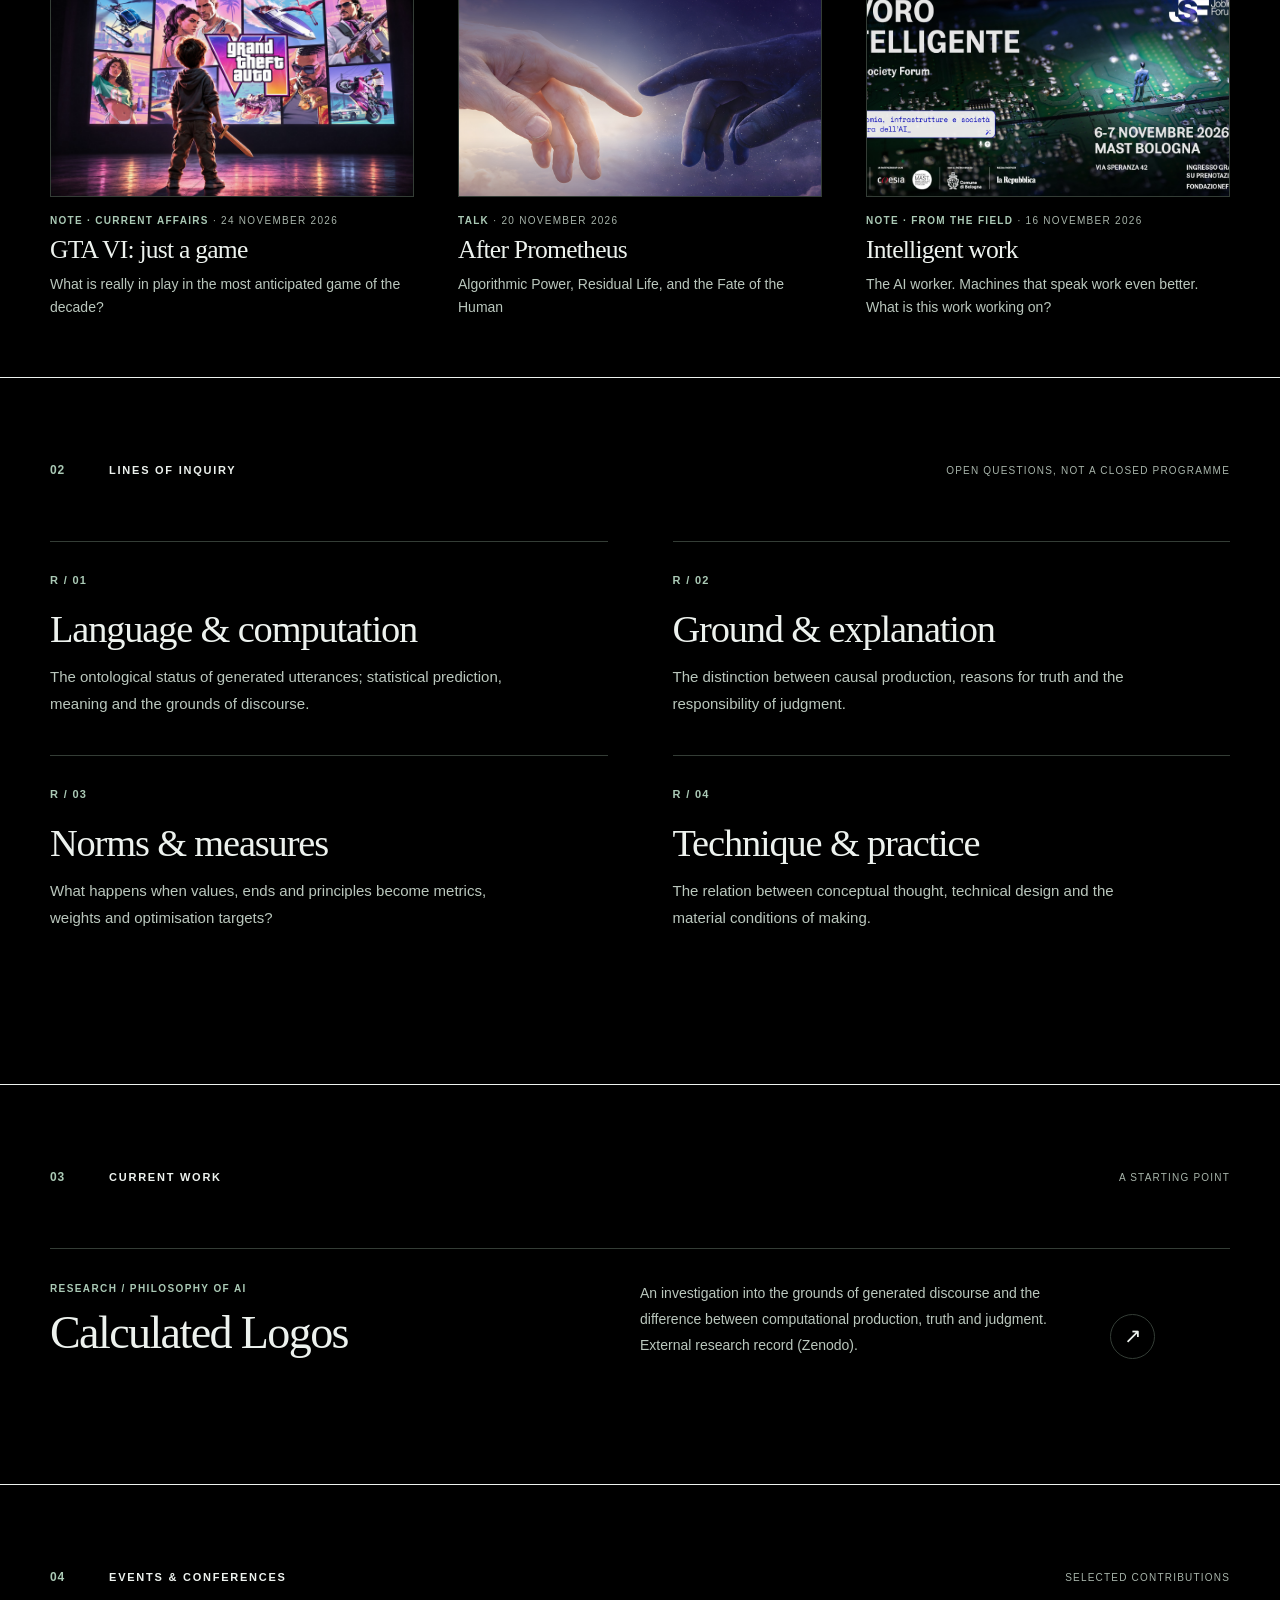
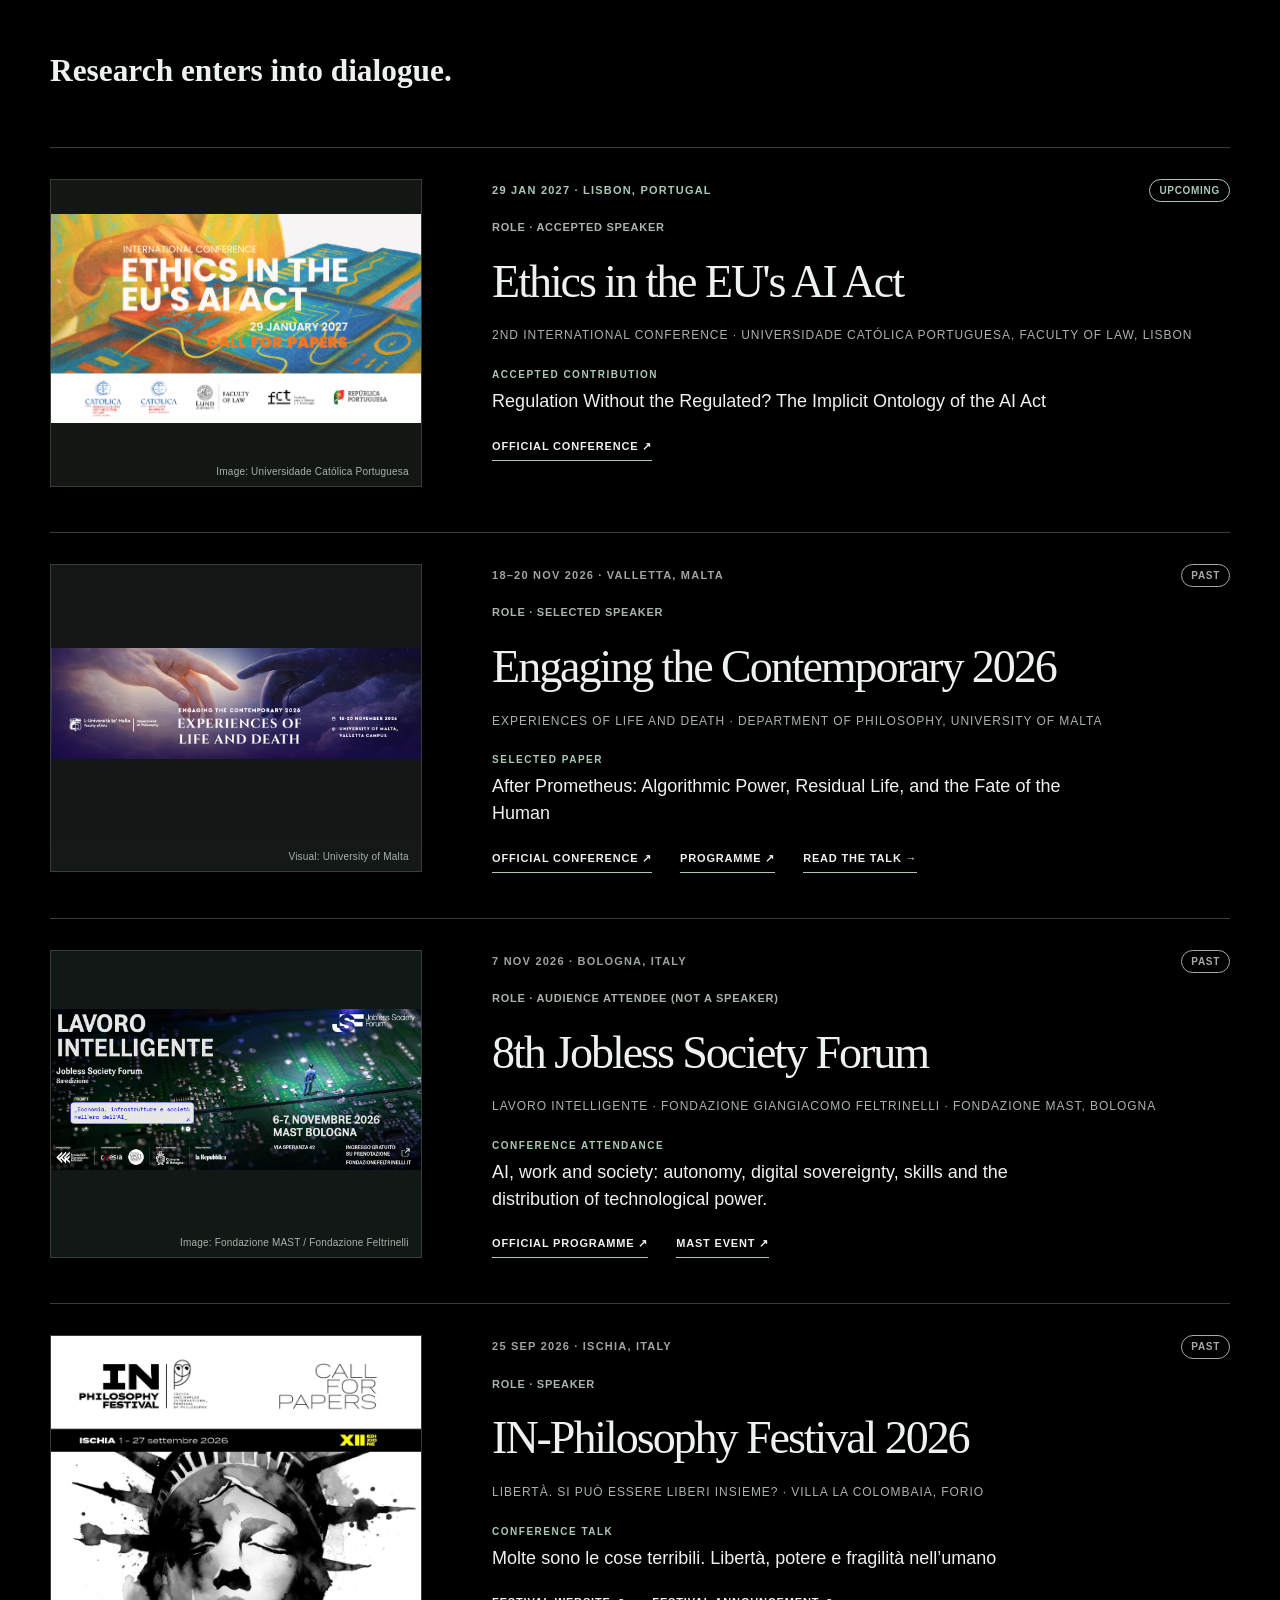
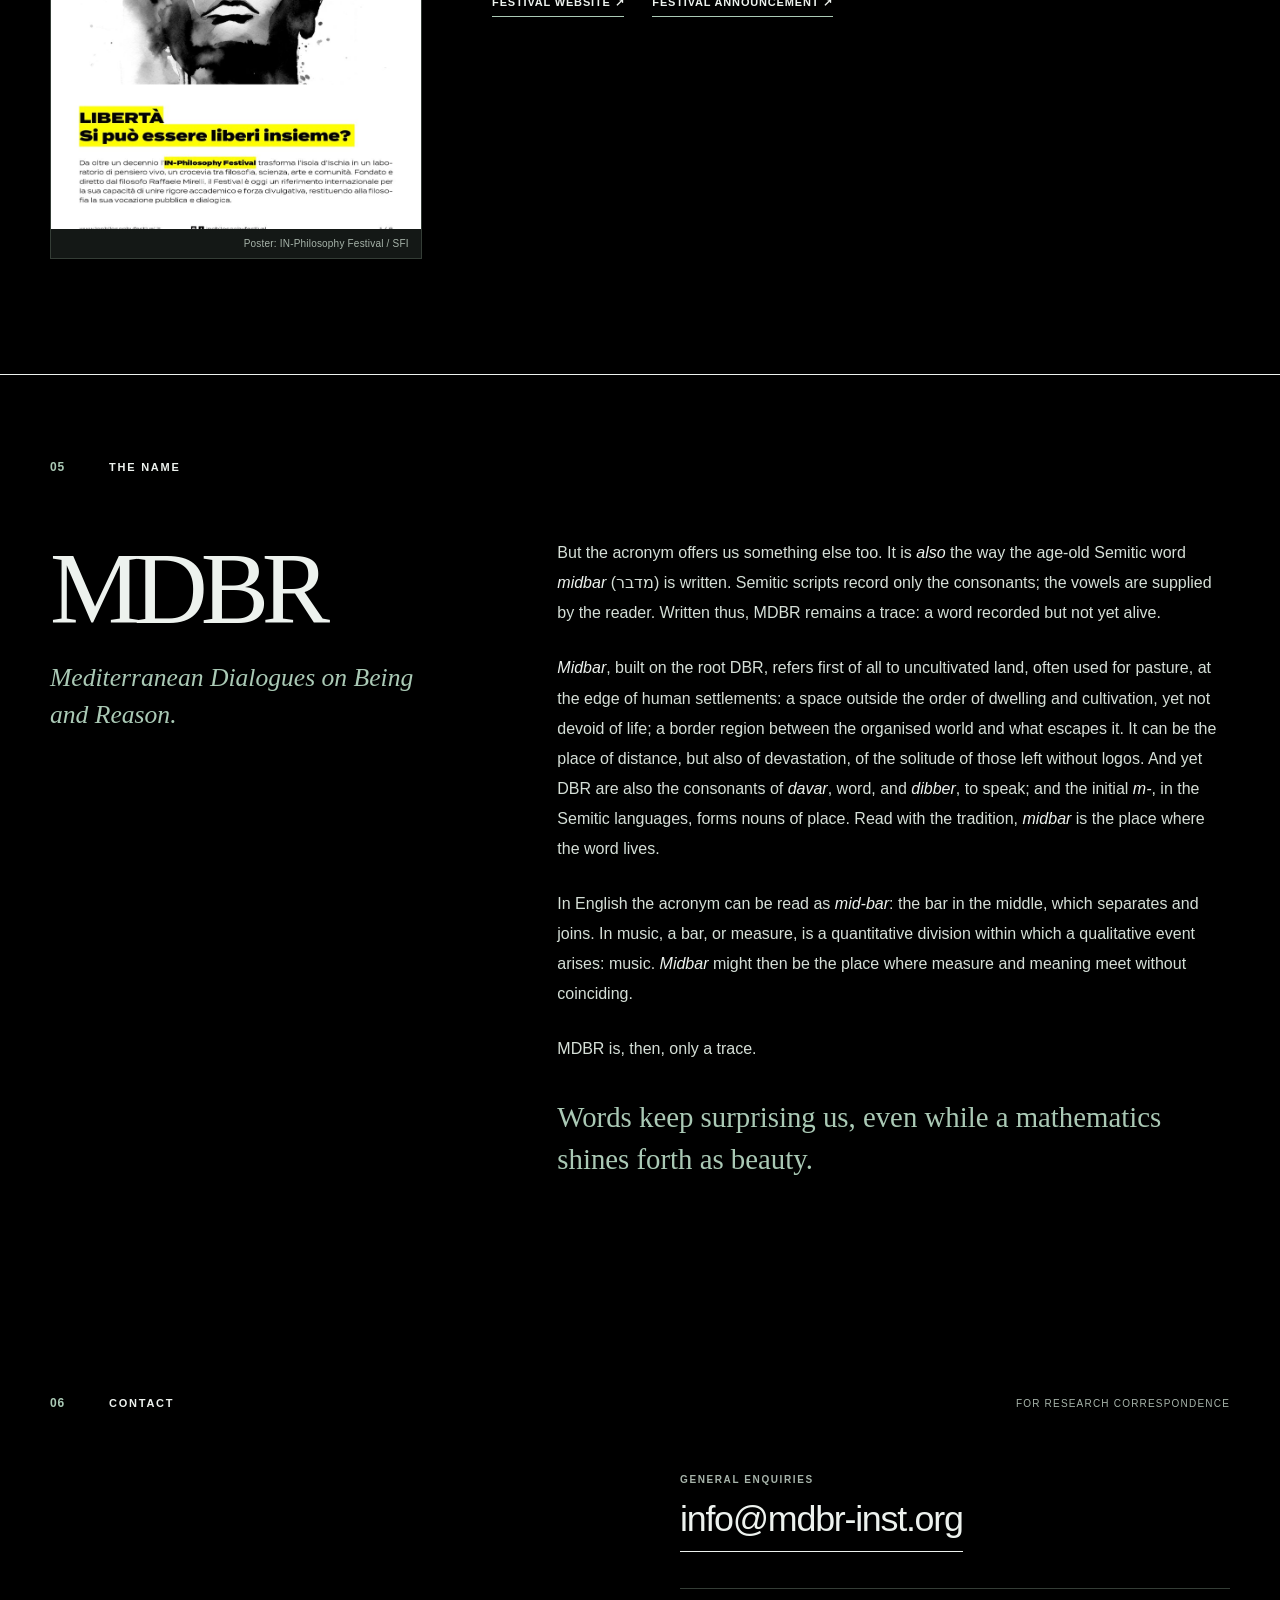
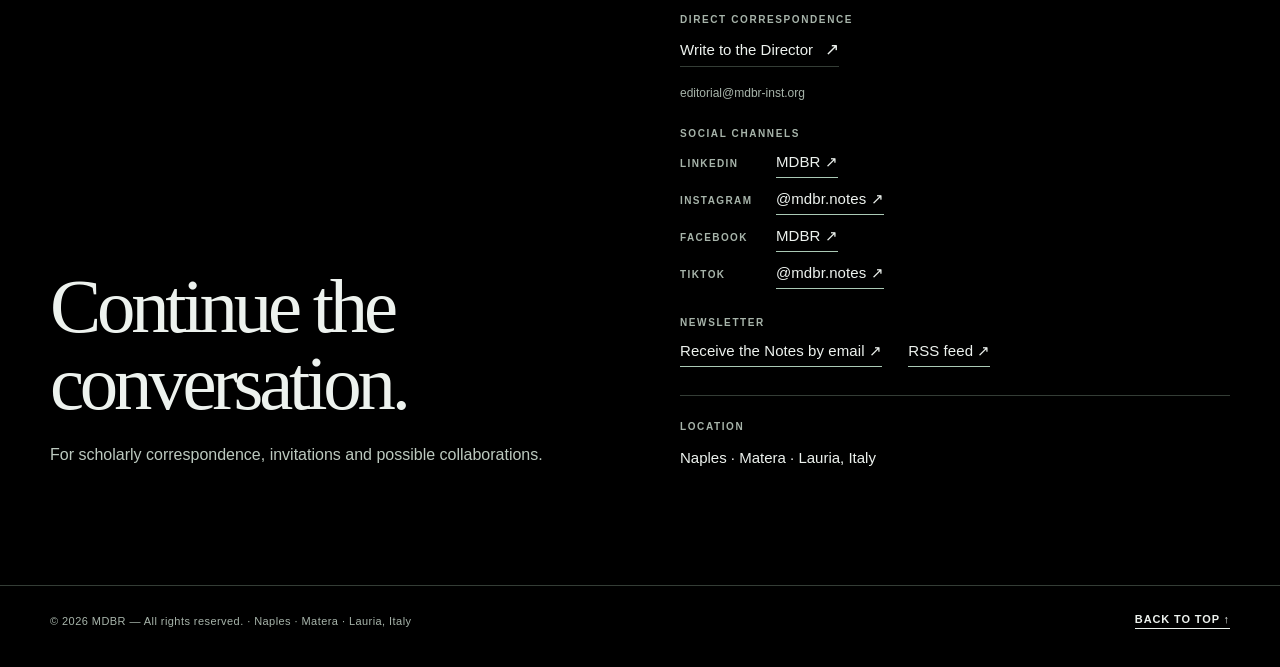
==== commit 35c758b2: "Homepage: striscia «News» con le ultime 3 pubblicazioni tra Note e Interventi Co-Authored-By: Claude" ====
--- a/index.html
+++ b/index.html
@@ -232,20 +232,21 @@
     .latest { border-top:1px solid var(--ink); padding:46px 0 58px; }
     .latest-head { display:flex; justify-content:space-between; align-items:baseline; gap:18px; margin-bottom:26px; }
     .latest-label { color:var(--accent); font-size:11px; font-weight:700; letter-spacing:.14em; text-transform:uppercase; }
+    .latest-links { display:flex; gap:22px; }
     .latest-all { font-size:11px; font-weight:700; letter-spacing:.12em; text-transform:uppercase; border-bottom:1px solid var(--ink); padding-bottom:4px; }
     .latest-all:hover { color:var(--accent); border-color:var(--accent); }
-    .latest-grid { display:grid; grid-template-columns:repeat(2,1fr); gap:0 65px; }
-    .latest-card { display:grid; grid-template-columns:150px 1fr; gap:22px; align-items:start; border-top:1px solid var(--line); padding-top:22px; }
-    .latest-thumb { display:block; aspect-ratio:4/3; overflow:hidden; background:#141816; border:1px solid var(--line); }
+    .latest-grid { display:grid; grid-template-columns:repeat(3,1fr); gap:0 44px; }
+    .latest-card { display:grid; grid-template-rows:auto 1fr; gap:18px; border-top:1px solid var(--line); padding-top:22px; }
+    .latest-thumb { display:block; aspect-ratio:16/9; overflow:hidden; background:#141816; border:1px solid var(--line); }
     .latest-thumb img { width:100%; height:100%; object-fit:cover; display:block; filter:grayscale(.15); transition:filter .2s; }
     .latest-card:hover .latest-thumb img { filter:none; }
     .latest-meta { color:var(--muted); font-size:10px; letter-spacing:.13em; text-transform:uppercase; }
     .latest-meta span:first-child { color:var(--accent); font-weight:700; }
-    .latest-card h3 { font-family:Georgia,'Times New Roman',serif; font-weight:400; font-size:clamp(23px,2.3vw,31px); letter-spacing:-.03em; line-height:1.12; margin:10px 0 8px; }
+    .latest-card h3 { font-family:Georgia,'Times New Roman',serif; font-weight:400; font-size:clamp(22px,2vw,29px); letter-spacing:-.03em; line-height:1.12; margin:10px 0 8px; }
     .latest-card h3 a:hover { color:var(--accent); }
     .latest-card p { font-size:14px; line-height:1.65; color:#bac7bd; margin:0; }
-    @media (max-width: 900px) { .latest-grid { gap:0 36px; } .latest-card { grid-template-columns:110px 1fr; gap:16px; } }
-    @media (max-width: 640px) { .latest { padding:38px 0 46px; } .latest-grid { grid-template-columns:1fr; gap:22px; } .latest-card { grid-template-columns:96px 1fr; } .latest-card h3 { font-size:23px; } }
+    @media (max-width: 900px) { .latest-grid { gap:0 26px; } }
+    @media (max-width: 640px) { .latest { padding:38px 0 46px; } .latest-head { flex-wrap:wrap; } .latest-grid { grid-template-columns:1fr; gap:22px; } .latest-card { grid-template-columns:110px 1fr; grid-template-rows:none; gap:16px; align-items:start; } .latest-thumb { aspect-ratio:4/3; } .latest-card h3 { font-size:22px; } }
   </style>
 </head>
 <body>
@@ -311,10 +312,11 @@
 
     <section class="latest" id="latest" aria-labelledby="latest-title">
       <div class="wrap">
-        <div class="latest-head"><span class="latest-label" id="latest-title" data-en="Latest notes" data-it="Ultime note">Latest notes</span><a class="latest-all" href="/notes/" data-en="All notes →" data-it="Tutte le note →">All notes →</a></div>
+        <div class="latest-head"><span class="latest-label" id="latest-title" data-en="News" data-it="News">News</span><span class="latest-links"><a class="latest-all" href="/notes/" data-en="Notes →" data-it="Note →">Notes →</a><a class="latest-all" href="/talks/" data-en="Talks →" data-it="Interventi →">Talks →</a></span></div>
         <div class="latest-grid" id="latest-grid">
-          <article class="latest-card"><a class="latest-thumb" href="/notes/solo-un-gioco/" tabindex="-1" aria-hidden="true"><img src="/assets/notes/solo-un-gioco.jpg?v=3" alt="" loading="lazy"></a><div><div class="latest-meta"><span data-en="Current affairs" data-it="Attualità">Current affairs</span> · <time datetime="2026-11-24" data-en="24 November 2026" data-it="24 novembre 2026">24 November 2026</time></div><h3><a href="/notes/solo-un-gioco/" data-en="GTA VI: just a game" data-it="GTA VI: solo un gioco">GTA VI: just a game</a></h3><p data-en="What is really in play in the most anticipated game of the decade?" data-it="Cosa è in gioco nel gioco più atteso del decennio?">What is really in play in the most anticipated game of the decade?</p></div></article>
-          <article class="latest-card"><a class="latest-thumb" href="/notes/lavoro-intelligente/" tabindex="-1" aria-hidden="true"><img src="/assets/events/jobless-society-forum-2026.jpg" alt="" loading="lazy"></a><div><div class="latest-meta"><span data-en="From the field" data-it="Dal campo">From the field</span> · <time datetime="2026-11-16" data-en="16 November 2026" data-it="16 novembre 2026">16 November 2026</time></div><h3><a href="/notes/lavoro-intelligente/" data-en="Intelligent work" data-it="Lavoro intelligente">Intelligent work</a></h3><p data-en="The AI worker. Machines that speak work even better. What is this work working on?" data-it="L’IA operaia. Le macchine che parlano lavorano anche meglio. A cosa lavora questo lavoro?">The AI worker. Machines that speak work even better. What is this work working on?</p></div></article>
+          <article class="latest-card"><a class="latest-thumb" href="/notes/solo-un-gioco/" tabindex="-1" aria-hidden="true"><img src="/assets/notes/solo-un-gioco.jpg?v=3" alt="" loading="lazy"></a><div><div class="latest-meta"><span data-en="Note · Current affairs" data-it="Nota · Attualità">Note · Current affairs</span> · <time datetime="2026-11-24" data-en="24 November 2026" data-it="24 novembre 2026">24 November 2026</time></div><h3><a href="/notes/solo-un-gioco/" data-en="GTA VI: just a game" data-it="GTA VI: solo un gioco">GTA VI: just a game</a></h3><p data-en="What is really in play in the most anticipated game of the decade?" data-it="Cosa è in gioco nel gioco più atteso del decennio?">What is really in play in the most anticipated game of the decade?</p></div></article>
+          <article class="latest-card"><a class="latest-thumb" href="/talks/after-prometheus/" tabindex="-1" aria-hidden="true"><img src="/assets/events/malta-2026-wide.jpg" alt="" loading="lazy"></a><div><div class="latest-meta"><span data-en="Talk" data-it="Intervento">Talk</span> · <time datetime="2026-11-20" data-en="20 November 2026" data-it="20 novembre 2026">20 November 2026</time></div><h3><a href="/talks/after-prometheus/" data-en="After Prometheus" data-it="After Prometheus">After Prometheus</a></h3><p data-en="Algorithmic Power, Residual Life, and the Fate of the Human" data-it="Algorithmic Power, Residual Life, and the Fate of the Human">Algorithmic Power, Residual Life, and the Fate of the Human</p></div></article>
+          <article class="latest-card"><a class="latest-thumb" href="/notes/lavoro-intelligente/" tabindex="-1" aria-hidden="true"><img src="/assets/events/jobless-society-forum-2026.jpg" alt="" loading="lazy"></a><div><div class="latest-meta"><span data-en="Note · From the field" data-it="Nota · Dal campo">Note · From the field</span> · <time datetime="2026-11-16" data-en="16 November 2026" data-it="16 novembre 2026">16 November 2026</time></div><h3><a href="/notes/lavoro-intelligente/" data-en="Intelligent work" data-it="Lavoro intelligente">Intelligent work</a></h3><p data-en="The AI worker. Machines that speak work even better. What is this work working on?" data-it="L’IA operaia. Le macchine che parlano lavorano anche meglio. A cosa lavora questo lavoro?">The AI worker. Machines that speak work even better. What is this work working on?</p></div></article>
         </div>
       </div>
     </section>
@@ -543,29 +545,40 @@
       let preferredLanguage = 'en';
       try { preferredLanguage = localStorage.getItem('mdbr-language') || 'en'; } catch (_) {}
       setLanguage(preferredLanguage === 'it' ? 'it' : 'en');
-      // Latest notes strip: refresh from the Notes archive, so new notes appear without editing this page.
-      fetch('/notes/', { cache: 'no-cache' }).then(r => r.ok ? r.text() : Promise.reject()).then(text => {
-        const doc = new DOMParser().parseFromString(text, 'text/html');
-        const cards = [...doc.querySelectorAll('.note-list .note-card')].slice(0, 2);
-        if (cards.length === 0) return;
+      // Latest publications strip: the 3 most recent items across Notes and Talks, read from their archives.
+      (() => {
+        const sources = [
+          { url: '/notes/', en: 'Note', it: 'Nota', useCat: true },
+          { url: '/talks/', en: 'Talk', it: 'Intervento', useCat: false }
+        ];
         const esc = v => String(v || '').replace(/[&<>"]/g, c => ({ '&':'&amp;', '<':'&lt;', '>':'&gt;', '"':'&quot;' }[c]));
         const fmt = (iso, loc) => { try { return new Intl.DateTimeFormat(loc, { day:'numeric', month:'long', year:'numeric', timeZone:'UTC' }).format(new Date(iso + 'T12:00:00Z')); } catch (_) { return iso; } };
-        const lang = document.documentElement.lang === 'it' ? 'it' : 'en';
-        const html = cards.map(c => {
-          const a = c.querySelector('h2 a'), cat = c.querySelector('.note-meta > span'), p = c.querySelector('h2 + p'), img = c.querySelector('.note-thumb img'), t = c.querySelector('time');
-          if (!a) return '';
-          const href = a.getAttribute('href'), d = t ? t.getAttribute('datetime') : '';
-          const pair = (el, fb) => [el ? (el.dataset.en || el.textContent) : fb, el ? (el.dataset.it || el.textContent) : fb];
-          const [ten, tit] = pair(a, ''), [cen, cit] = pair(cat, ''), [pen, pit] = pair(p, '');
-          const den = fmt(d, 'en-GB'), dit = fmt(d, 'it-IT');
-          const L = (e, i) => lang === 'it' ? i : e;
-          return '<article class="latest-card">' + (img ? '<a class="latest-thumb" href="' + esc(href) + '" tabindex="-1" aria-hidden="true"><img src="' + esc(img.getAttribute('src')) + '" alt="" loading="lazy"></a>' : '<span></span>') +
-            '<div><div class="latest-meta"><span data-en="' + esc(cen) + '" data-it="' + esc(cit) + '">' + esc(L(cen, cit)) + '</span> · <time datetime="' + esc(d) + '" data-en="' + esc(den) + '" data-it="' + esc(dit) + '">' + esc(L(den, dit)) + '</time></div>' +
-            '<h3><a href="' + esc(href) + '" data-en="' + esc(ten) + '" data-it="' + esc(tit) + '">' + esc(L(ten, tit)) + '</a></h3>' +
-            '<p data-en="' + esc(pen) + '" data-it="' + esc(pit) + '">' + esc(L(pen, pit)) + '</p></div></article>';
-        }).join('');
-        if (html) document.getElementById('latest-grid').innerHTML = html;
-      }).catch(() => {});
+        const pair = el => el ? [el.dataset.en || el.textContent.trim(), el.dataset.it || el.textContent.trim()] : ['', ''];
+        Promise.all(sources.map(src => fetch(src.url, { cache: 'no-cache' }).then(r => r.ok ? r.text() : '').catch(() => '').then(text => {
+          if (!text) return [];
+          const doc = new DOMParser().parseFromString(text, 'text/html');
+          return [...doc.querySelectorAll('.note-list .note-card')].map(c => {
+            const a = c.querySelector('h2 a'), t = c.querySelector('time');
+            if (!a || !t) return null;
+            const [cen, cit] = src.useCat ? pair(c.querySelector('.note-meta > span')) : ['', ''];
+            const img = c.querySelector('.note-thumb img');
+            return { href: a.getAttribute('href'), date: t.getAttribute('datetime'), title: pair(a), sub: pair(c.querySelector('h2 + p')),
+              kind: [src.en + (cen ? ' · ' + cen : ''), src.it + (cit ? ' · ' + cit : '')], img: img ? img.getAttribute('src') : '' };
+          }).filter(Boolean);
+        }))).then(lists => {
+          const items = lists.flat().sort((a, b) => b.date.localeCompare(a.date)).slice(0, 3);
+          if (items.length === 0) return;
+          const it = document.documentElement.lang === 'it';
+          const L = p => it ? p[1] : p[0];
+          const node = (tag, p, extra) => '<' + tag + (extra || '') + ' data-en="' + esc(p[0]) + '" data-it="' + esc(p[1]) + '">' + esc(L(p)) + '</' + tag + '>';
+          document.getElementById('latest-grid').innerHTML = items.map(x => {
+            const d = [fmt(x.date, 'en-GB'), fmt(x.date, 'it-IT')];
+            return '<article class="latest-card">' + (x.img ? '<a class="latest-thumb" href="' + esc(x.href) + '" tabindex="-1" aria-hidden="true"><img src="' + esc(x.img) + '" alt="" loading="lazy"></a>' : '<span></span>') +
+              '<div><div class="latest-meta">' + node('span', x.kind) + ' · ' + node('time', d, ' datetime="' + esc(x.date) + '"') + '</div>' +
+              '<h3>' + node('a', x.title, ' href="' + esc(x.href) + '"') + '</h3>' + node('p', x.sub) + '</div></article>';
+          }).join('');
+        });
+      })();
       const menuToggle = document.getElementById('menu-toggle');
       const siteNav = document.getElementById('site-nav');
       menuToggle.addEventListener('click', () => {
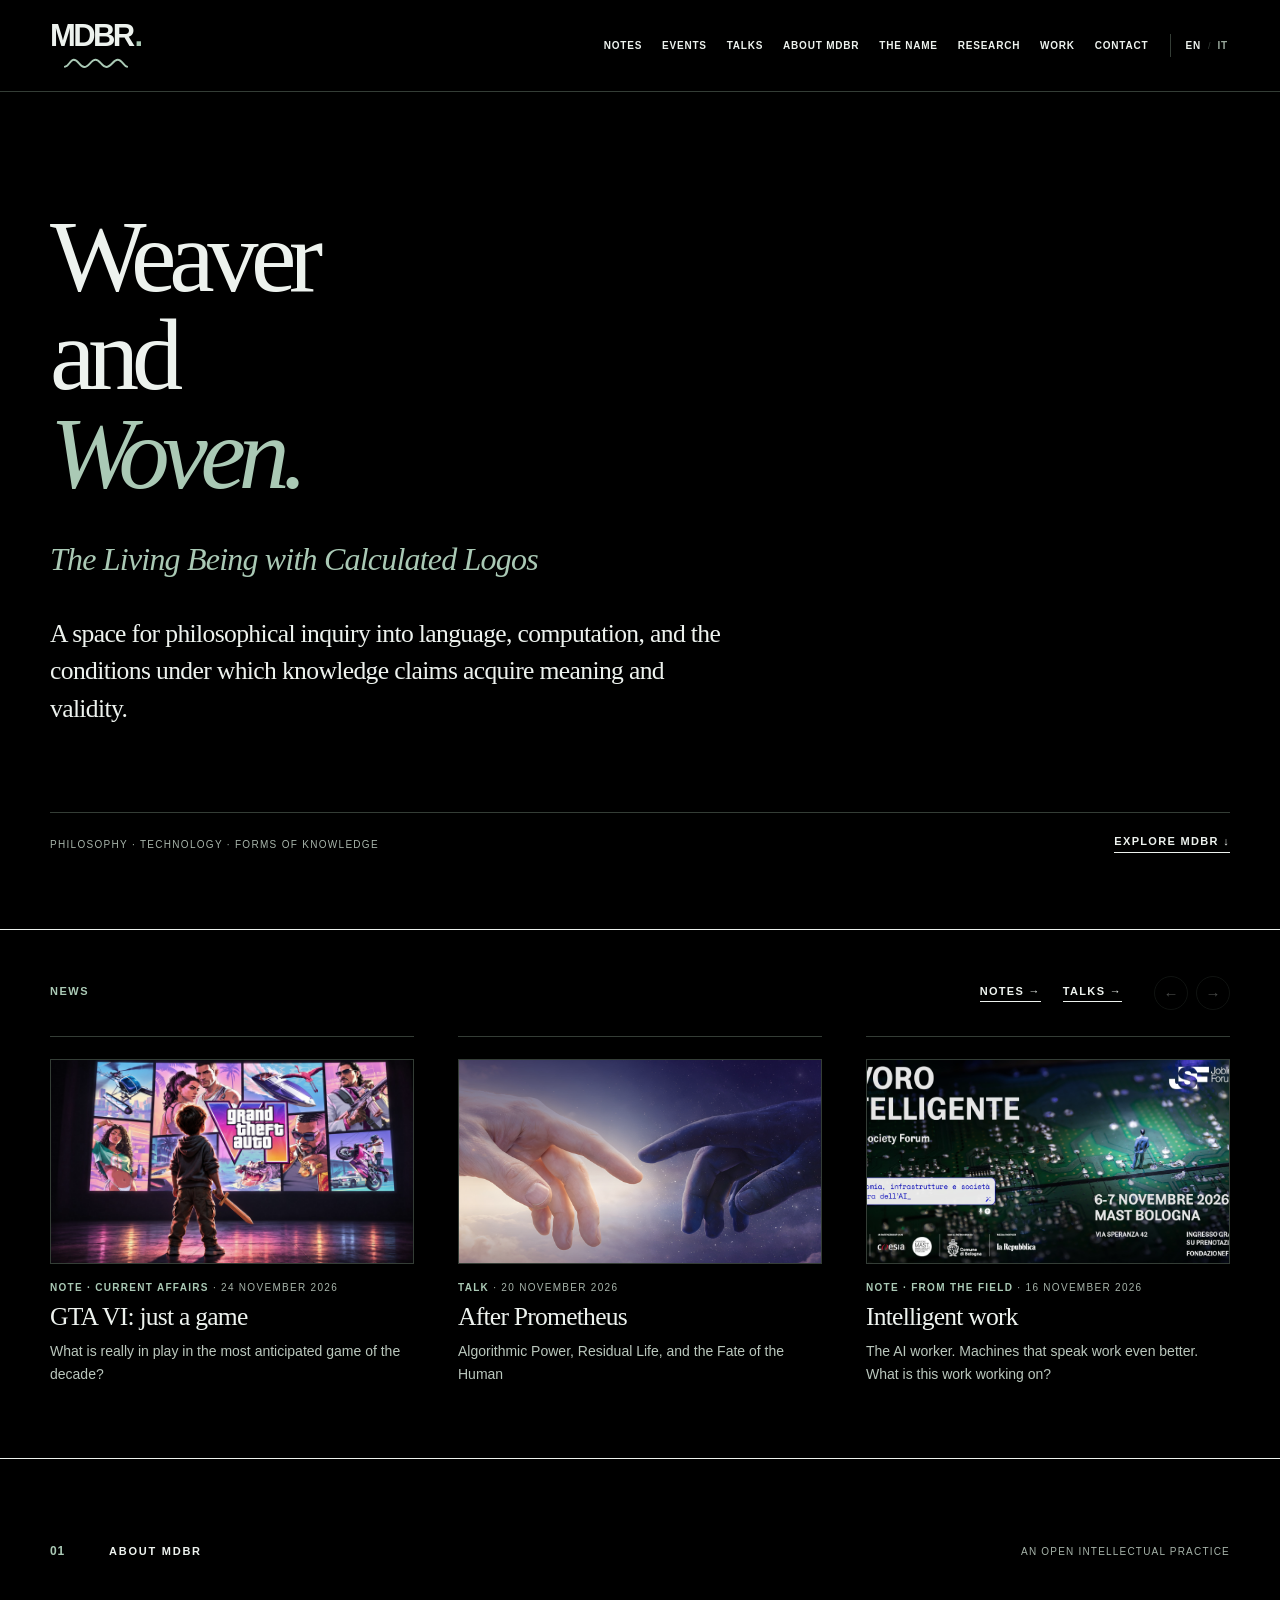
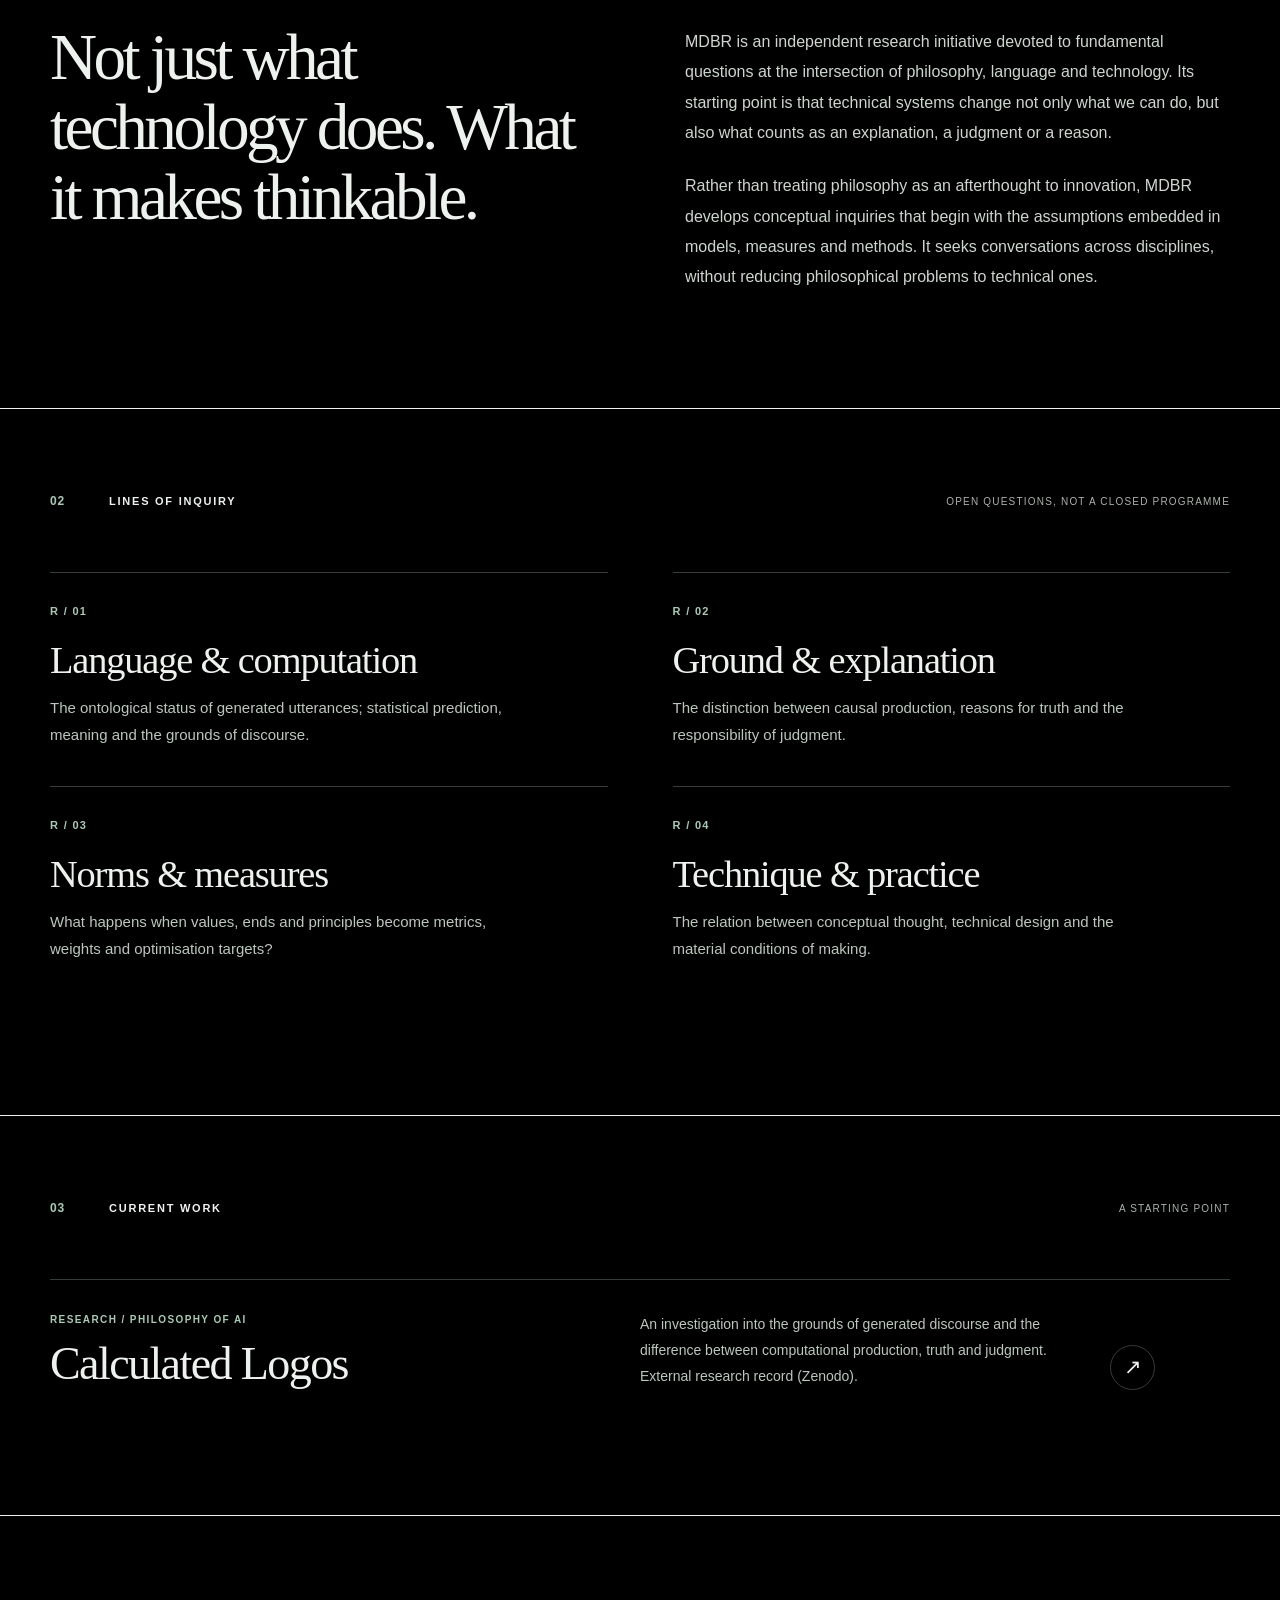
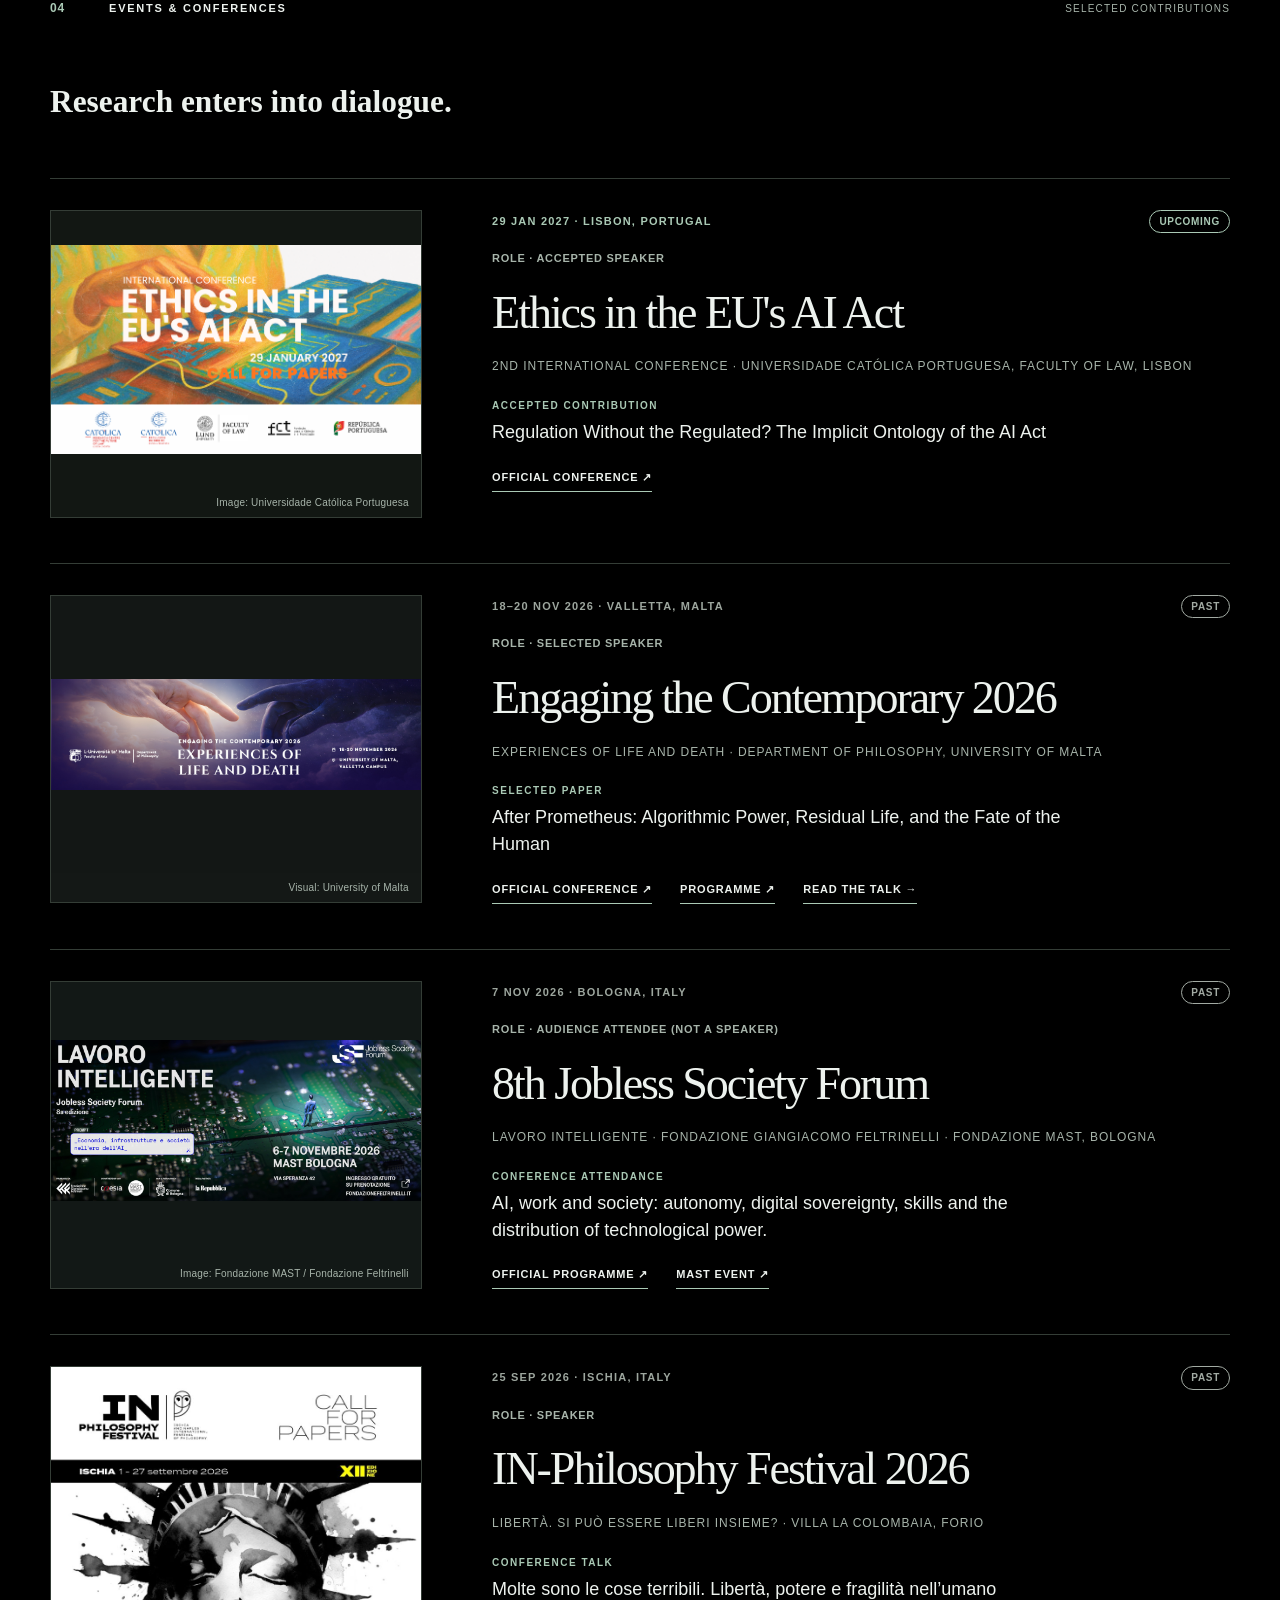
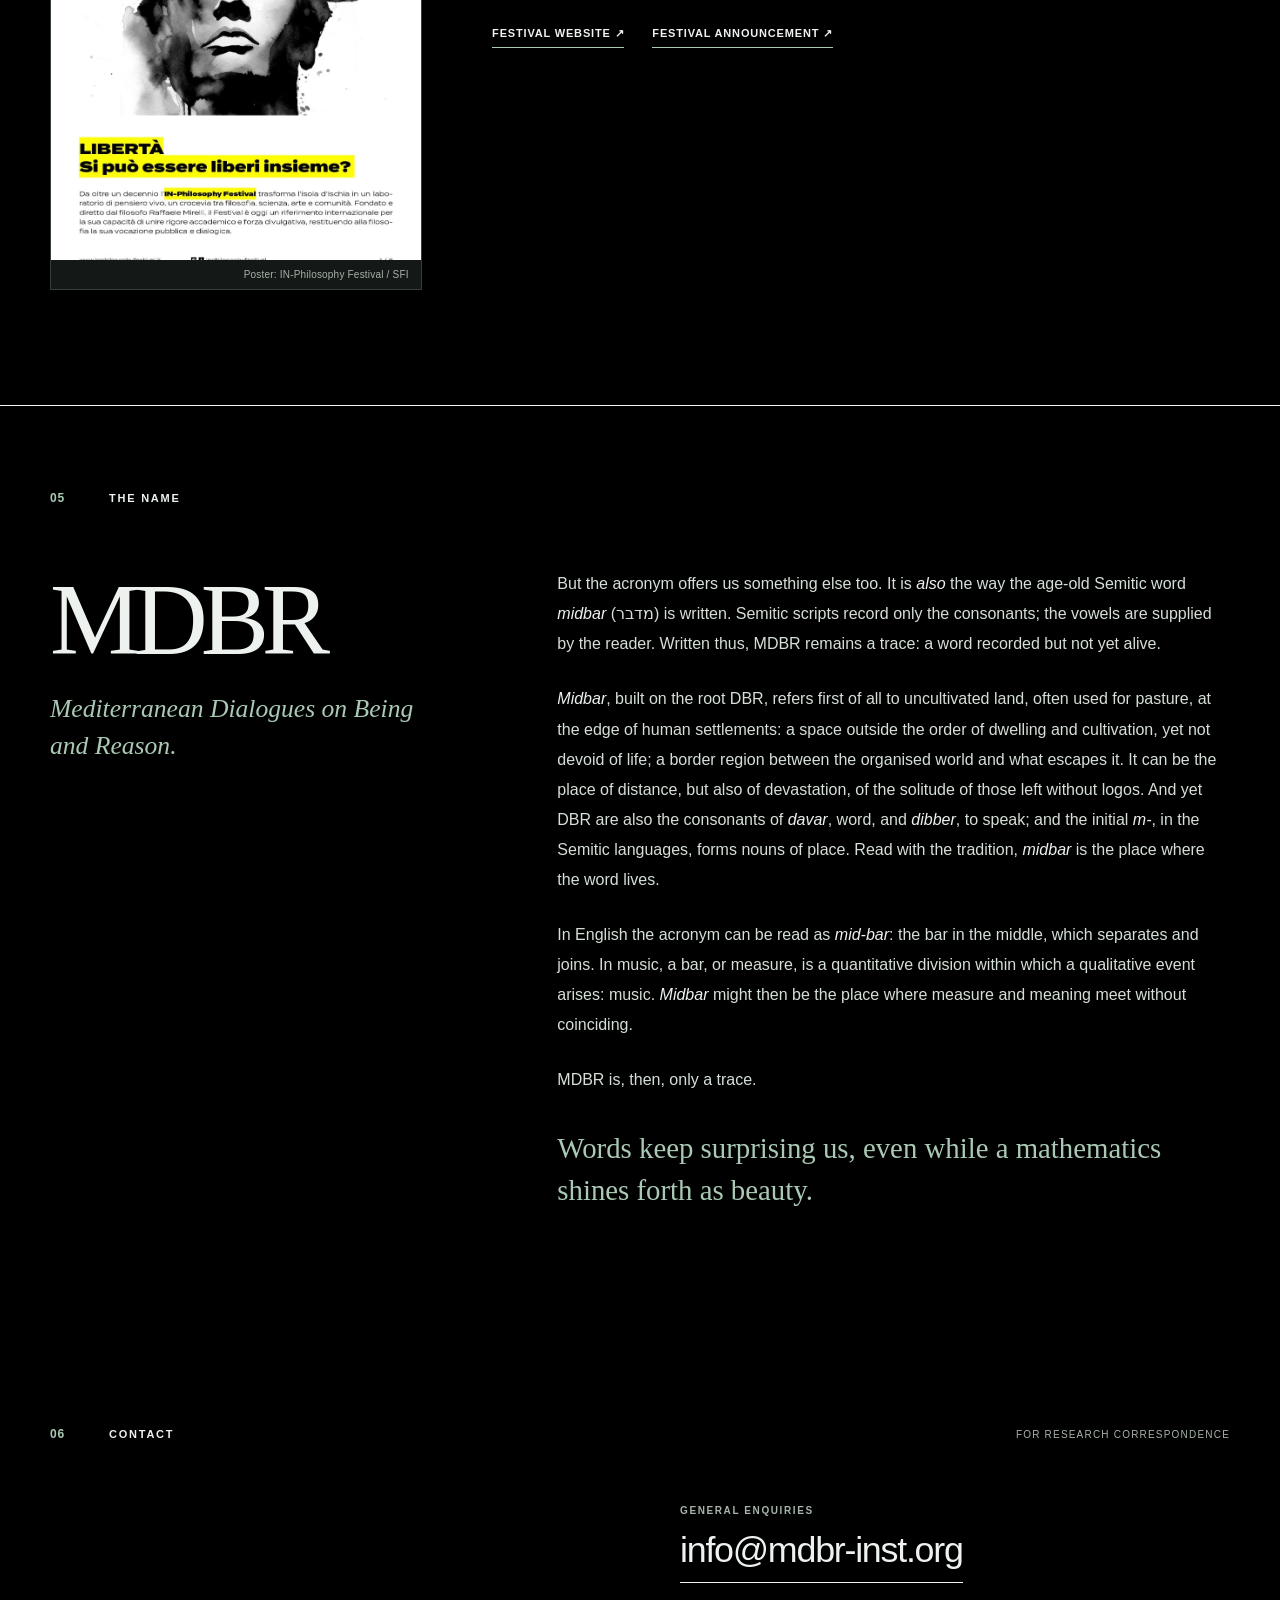
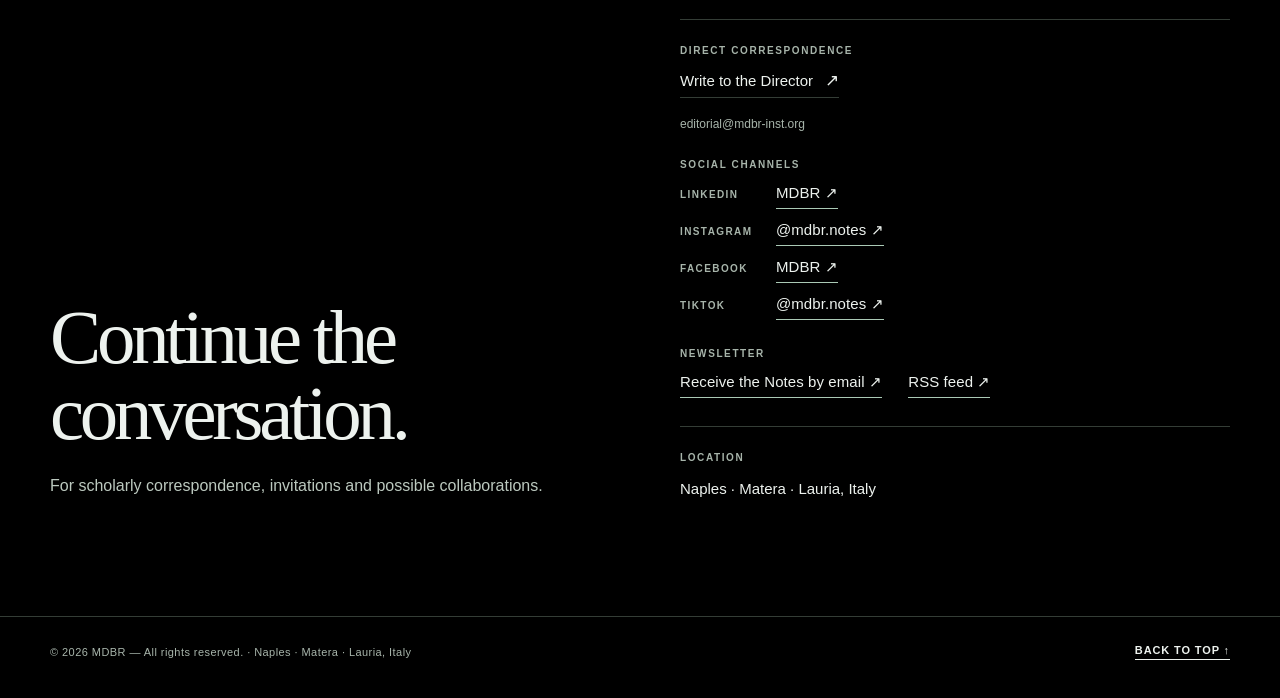
==== commit 497ab714: "Homepage: News in cima, tutte le pubblicazioni con scorrimento orizzontale (3 su desktop, 2 su mobil" ====
--- a/index.html
+++ b/index.html
@@ -235,8 +235,14 @@
     .latest-links { display:flex; gap:22px; }
     .latest-all { font-size:11px; font-weight:700; letter-spacing:.12em; text-transform:uppercase; border-bottom:1px solid var(--ink); padding-bottom:4px; }
     .latest-all:hover { color:var(--accent); border-color:var(--accent); }
-    .latest-grid { display:grid; grid-template-columns:repeat(3,1fr); gap:0 44px; }
-    .latest-card { display:grid; grid-template-rows:auto 1fr; gap:18px; border-top:1px solid var(--line); padding-top:22px; }
+    .latest-grid { display:grid; grid-auto-flow:column; grid-auto-columns:calc((100% - 88px) / 3); gap:0 44px; overflow-x:auto; scroll-snap-type:x mandatory; scrollbar-width:thin; scrollbar-color:var(--line) transparent; padding-bottom:14px; }
+    .latest-grid::-webkit-scrollbar { height:4px; } .latest-grid::-webkit-scrollbar-thumb { background:var(--line); }
+    .latest-card { display:grid; grid-template-rows:auto 1fr; gap:18px; border-top:1px solid var(--line); padding-top:22px; scroll-snap-align:start; }
+    .latest-nav { display:flex; gap:8px; margin-left:10px; }
+    .latest-nav button { width:34px; height:34px; border:1px solid var(--line); border-radius:50%; background:none; color:var(--ink); font-size:15px; cursor:pointer; transition:background .2s,color .2s,opacity .2s; }
+    .latest-nav button:hover:not(:disabled) { background:var(--ink); color:#000; }
+    .latest-nav button:disabled { opacity:.3; cursor:default; }
+    .latest-links { align-items:center; }
     .latest-thumb { display:block; aspect-ratio:16/9; overflow:hidden; background:#141816; border:1px solid var(--line); }
     .latest-thumb img { width:100%; height:100%; object-fit:cover; display:block; filter:grayscale(.15); transition:filter .2s; }
     .latest-card:hover .latest-thumb img { filter:none; }
@@ -245,8 +251,8 @@
     .latest-card h3 { font-family:Georgia,'Times New Roman',serif; font-weight:400; font-size:clamp(22px,2vw,29px); letter-spacing:-.03em; line-height:1.12; margin:10px 0 8px; }
     .latest-card h3 a:hover { color:var(--accent); }
     .latest-card p { font-size:14px; line-height:1.65; color:#bac7bd; margin:0; }
-    @media (max-width: 900px) { .latest-grid { gap:0 26px; } }
-    @media (max-width: 640px) { .latest { padding:38px 0 46px; } .latest-head { flex-wrap:wrap; } .latest-grid { grid-template-columns:1fr; gap:22px; } .latest-card { grid-template-columns:110px 1fr; grid-template-rows:none; gap:16px; align-items:start; } .latest-thumb { aspect-ratio:4/3; } .latest-card h3 { font-size:22px; } }
+    @media (max-width: 900px) { .latest-grid { gap:0 26px; grid-auto-columns:calc((100% - 52px) / 3); } }
+    @media (max-width: 640px) { .latest { padding:38px 0 46px; } .latest-head { flex-wrap:wrap; } .latest-nav { display:none; } .latest-grid { gap:0 16px; grid-auto-columns:calc((100% - 16px) / 2 - 14px); } .latest-card { gap:12px; padding-top:16px; } .latest-meta { font-size:9px; letter-spacing:.1em; } .latest-card h3 { font-size:19px; margin:7px 0 6px; } .latest-card p { font-size:13px; line-height:1.55; } }
   </style>
 </head>
 <body>
@@ -297,6 +303,17 @@
 
     
 
+    <section class="latest" id="latest" aria-labelledby="latest-title">
+      <div class="wrap">
+        <div class="latest-head"><span class="latest-label" id="latest-title" data-en="News" data-it="News">News</span><span class="latest-links"><a class="latest-all" href="/notes/" data-en="Notes →" data-it="Note →">Notes →</a><a class="latest-all" href="/talks/" data-en="Talks →" data-it="Interventi →">Talks →</a><span class="latest-nav"><button type="button" id="latest-prev" aria-label="Più recenti / Newer">←</button><button type="button" id="latest-next" aria-label="Meno recenti / Older">→</button></span></span></div>
+        <div class="latest-grid" id="latest-grid">
+          <article class="latest-card"><a class="latest-thumb" href="/notes/solo-un-gioco/" tabindex="-1" aria-hidden="true"><img src="/assets/notes/solo-un-gioco.jpg?v=3" alt="" loading="lazy"></a><div><div class="latest-meta"><span data-en="Note · Current affairs" data-it="Nota · Attualità">Note · Current affairs</span> · <time datetime="2026-11-24" data-en="24 November 2026" data-it="24 novembre 2026">24 November 2026</time></div><h3><a href="/notes/solo-un-gioco/" data-en="GTA VI: just a game" data-it="GTA VI: solo un gioco">GTA VI: just a game</a></h3><p data-en="What is really in play in the most anticipated game of the decade?" data-it="Cosa è in gioco nel gioco più atteso del decennio?">What is really in play in the most anticipated game of the decade?</p></div></article>
+          <article class="latest-card"><a class="latest-thumb" href="/talks/after-prometheus/" tabindex="-1" aria-hidden="true"><img src="/assets/events/malta-2026-wide.jpg" alt="" loading="lazy"></a><div><div class="latest-meta"><span data-en="Talk" data-it="Intervento">Talk</span> · <time datetime="2026-11-20" data-en="20 November 2026" data-it="20 novembre 2026">20 November 2026</time></div><h3><a href="/talks/after-prometheus/" data-en="After Prometheus" data-it="After Prometheus">After Prometheus</a></h3><p data-en="Algorithmic Power, Residual Life, and the Fate of the Human" data-it="Algorithmic Power, Residual Life, and the Fate of the Human">Algorithmic Power, Residual Life, and the Fate of the Human</p></div></article>
+          <article class="latest-card"><a class="latest-thumb" href="/notes/lavoro-intelligente/" tabindex="-1" aria-hidden="true"><img src="/assets/events/jobless-society-forum-2026.jpg" alt="" loading="lazy"></a><div><div class="latest-meta"><span data-en="Note · From the field" data-it="Nota · Dal campo">Note · From the field</span> · <time datetime="2026-11-16" data-en="16 November 2026" data-it="16 novembre 2026">16 November 2026</time></div><h3><a href="/notes/lavoro-intelligente/" data-en="Intelligent work" data-it="Lavoro intelligente">Intelligent work</a></h3><p data-en="The AI worker. Machines that speak work even better. What is this work working on?" data-it="L’IA operaia. Le macchine che parlano lavorano anche meglio. A cosa lavora questo lavoro?">The AI worker. Machines that speak work even better. What is this work working on?</p></div></article>
+        </div>
+      </div>
+    </section>
+
     <section class="section" id="purpose" aria-labelledby="purpose-title">
       <div class="wrap">
         <div class="section-head"><span class="section-index">01</span><span class="section-label" data-en="About MDBR" data-it="Cos’è MDBR">About MDBR</span><span class="section-aside" data-en="An open intellectual practice" data-it="Una pratica intellettuale aperta">An open intellectual practice</span></div>
@@ -306,17 +323,6 @@
             <p data-en="MDBR is an independent research initiative devoted to fundamental questions at the intersection of philosophy, language and technology. Its starting point is that technical systems change not only what we can do, but also what counts as an explanation, a judgment or a reason." data-it="MDBR è un'iniziativa di ricerca indipendente dedicata alle questioni fondamentali che attraversano filosofia, linguaggio e tecnica. Il punto di partenza è che i sistemi tecnici modificano non soltanto ciò che possiamo fare, ma anche ciò che conta come spiegazione, giudizio o ragione.">MDBR is an independent research initiative devoted to fundamental questions at the intersection of philosophy, language and technology. Its starting point is that technical systems change not only what we can do, but also what counts as an explanation, a judgment or a reason.</p>
             <p data-en="Rather than treating philosophy as an afterthought to innovation, MDBR develops conceptual inquiries that begin with the assumptions embedded in models, measures and methods. It seeks conversations across disciplines, without reducing philosophical problems to technical ones." data-it="Anziché intendere la filosofia come una riflessione successiva all'innovazione, MDBR sviluppa indagini concettuali a partire dai presupposti incorporati in modelli, misure e metodi. Cerca il confronto tra discipline, senza ridurre i problemi filosofici a problemi tecnici.">Rather than treating philosophy as an afterthought to innovation, MDBR develops conceptual inquiries that begin with the assumptions embedded in models, measures and methods. It seeks conversations across disciplines, without reducing philosophical problems to technical ones.</p>
           </div>
-        </div>
-      </div>
-    </section>
-
-    <section class="latest" id="latest" aria-labelledby="latest-title">
-      <div class="wrap">
-        <div class="latest-head"><span class="latest-label" id="latest-title" data-en="News" data-it="News">News</span><span class="latest-links"><a class="latest-all" href="/notes/" data-en="Notes →" data-it="Note →">Notes →</a><a class="latest-all" href="/talks/" data-en="Talks →" data-it="Interventi →">Talks →</a></span></div>
-        <div class="latest-grid" id="latest-grid">
-          <article class="latest-card"><a class="latest-thumb" href="/notes/solo-un-gioco/" tabindex="-1" aria-hidden="true"><img src="/assets/notes/solo-un-gioco.jpg?v=3" alt="" loading="lazy"></a><div><div class="latest-meta"><span data-en="Note · Current affairs" data-it="Nota · Attualità">Note · Current affairs</span> · <time datetime="2026-11-24" data-en="24 November 2026" data-it="24 novembre 2026">24 November 2026</time></div><h3><a href="/notes/solo-un-gioco/" data-en="GTA VI: just a game" data-it="GTA VI: solo un gioco">GTA VI: just a game</a></h3><p data-en="What is really in play in the most anticipated game of the decade?" data-it="Cosa è in gioco nel gioco più atteso del decennio?">What is really in play in the most anticipated game of the decade?</p></div></article>
-          <article class="latest-card"><a class="latest-thumb" href="/talks/after-prometheus/" tabindex="-1" aria-hidden="true"><img src="/assets/events/malta-2026-wide.jpg" alt="" loading="lazy"></a><div><div class="latest-meta"><span data-en="Talk" data-it="Intervento">Talk</span> · <time datetime="2026-11-20" data-en="20 November 2026" data-it="20 novembre 2026">20 November 2026</time></div><h3><a href="/talks/after-prometheus/" data-en="After Prometheus" data-it="After Prometheus">After Prometheus</a></h3><p data-en="Algorithmic Power, Residual Life, and the Fate of the Human" data-it="Algorithmic Power, Residual Life, and the Fate of the Human">Algorithmic Power, Residual Life, and the Fate of the Human</p></div></article>
-          <article class="latest-card"><a class="latest-thumb" href="/notes/lavoro-intelligente/" tabindex="-1" aria-hidden="true"><img src="/assets/events/jobless-society-forum-2026.jpg" alt="" loading="lazy"></a><div><div class="latest-meta"><span data-en="Note · From the field" data-it="Nota · Dal campo">Note · From the field</span> · <time datetime="2026-11-16" data-en="16 November 2026" data-it="16 novembre 2026">16 November 2026</time></div><h3><a href="/notes/lavoro-intelligente/" data-en="Intelligent work" data-it="Lavoro intelligente">Intelligent work</a></h3><p data-en="The AI worker. Machines that speak work even better. What is this work working on?" data-it="L’IA operaia. Le macchine che parlano lavorano anche meglio. A cosa lavora questo lavoro?">The AI worker. Machines that speak work even better. What is this work working on?</p></div></article>
         </div>
       </div>
     </section>
@@ -566,7 +572,7 @@
               kind: [src.en + (cen ? ' · ' + cen : ''), src.it + (cit ? ' · ' + cit : '')], img: img ? img.getAttribute('src') : '' };
           }).filter(Boolean);
         }))).then(lists => {
-          const items = lists.flat().sort((a, b) => b.date.localeCompare(a.date)).slice(0, 3);
+          const items = lists.flat().sort((a, b) => b.date.localeCompare(a.date));
           if (items.length === 0) return;
           const it = document.documentElement.lang === 'it';
           const L = p => it ? p[1] : p[0];
@@ -577,7 +583,16 @@
               '<div><div class="latest-meta">' + node('span', x.kind) + ' · ' + node('time', d, ' datetime="' + esc(x.date) + '"') + '</div>' +
               '<h3>' + node('a', x.title, ' href="' + esc(x.href) + '"') + '</h3>' + node('p', x.sub) + '</div></article>';
           }).join('');
+          updateNav();
         });
+        const grid = document.getElementById('latest-grid'), prev = document.getElementById('latest-prev'), next = document.getElementById('latest-next');
+        const step = () => { const c = grid.querySelector('.latest-card'); return c ? c.getBoundingClientRect().width + parseFloat(getComputedStyle(grid).columnGap || 0) : grid.clientWidth; };
+        function updateNav() { prev.disabled = grid.scrollLeft <= 2; next.disabled = grid.scrollLeft + grid.clientWidth >= grid.scrollWidth - 2; }
+        prev.addEventListener('click', () => grid.scrollBy({ left: -step(), behavior: 'smooth' }));
+        next.addEventListener('click', () => grid.scrollBy({ left: step(), behavior: 'smooth' }));
+        grid.addEventListener('scroll', updateNav, { passive: true });
+        window.addEventListener('resize', updateNav);
+        updateNav();
       })();
       const menuToggle = document.getElementById('menu-toggle');
       const siteNav = document.getElementById('site-nav');
